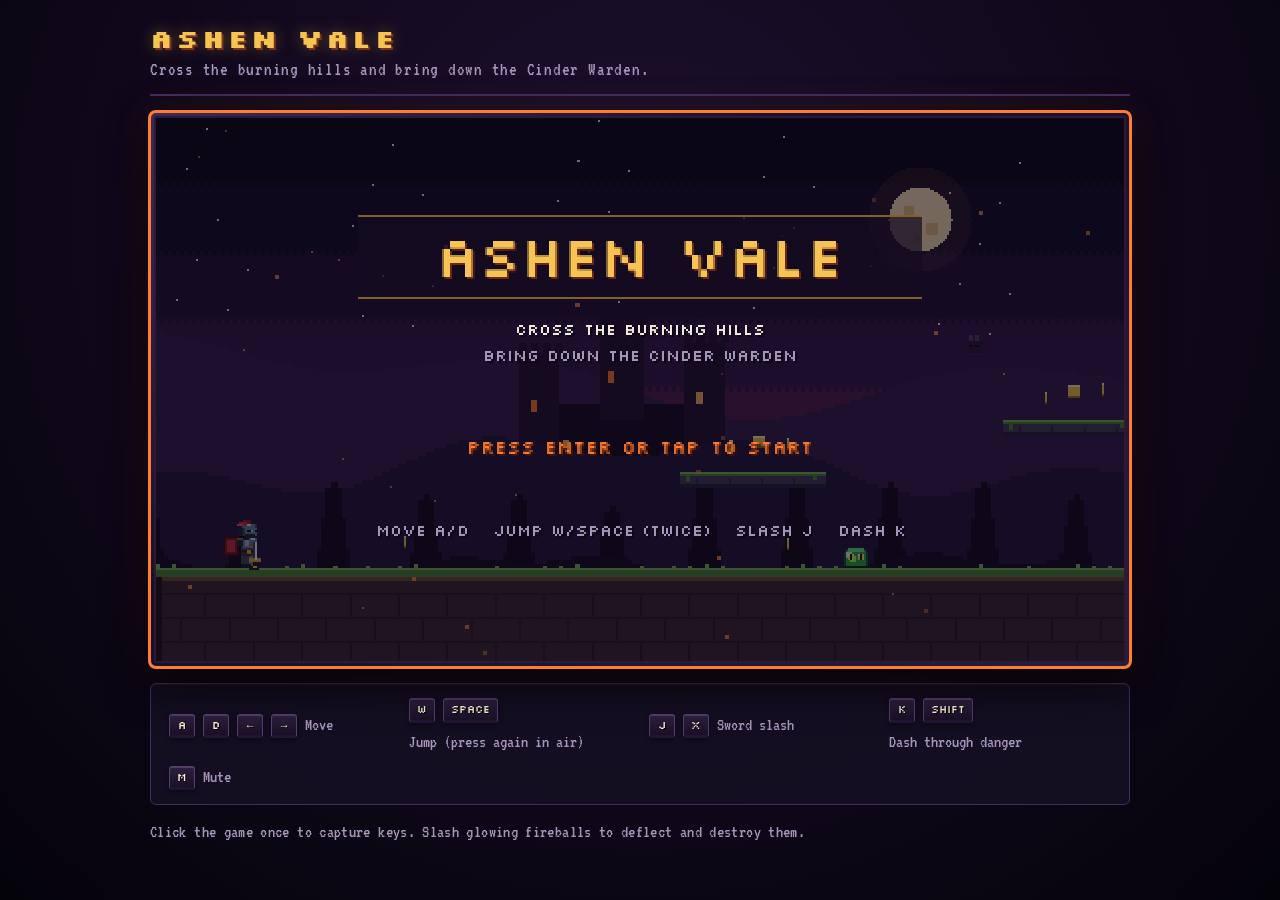
==== Ashen Vale.html @ 7685f95d "Ashen vale game added going to do updates soon" ====
<!doctype html>
<html lang="en">
<head>
<meta charset="utf-8">
<meta name="viewport" content="width=device-width, initial-scale=1, viewport-fit=cover">
<title>Ashen Vale</title>
<link rel="preconnect" href="https://fonts.googleapis.com">
<link rel="preconnect" href="https://fonts.gstatic.com" crossorigin>
<link href="https://fonts.googleapis.com/css2?family=Silkscreen:wght@400;700&family=VT323&display=swap" rel="stylesheet">
<style>
:root {
  --ink: #080510;
  --bg-deep: #05030a;
  --panel: #161026;
  --panel-border: #3b2a54;
  --line: #422d5e;
  --line-gold: #826027;
  --text: #f0e8dc;
  --muted: #a695ba;
  --ember: #ff7d33;
  --ember-glow: rgba(255, 125, 51, 0.45);
  --gold: #f5c452;
  --gold-glow: rgba(245, 196, 82, 0.35);
  --crimson: #c9343c;
  --font-display: 'Silkscreen', 'Courier New', monospace;
  --font-body: 'VT323', 'Courier New', monospace;
  color-scheme: dark;
}
* { box-sizing: border-box; }
body {
  margin: 0;
  padding: 0;
  background: radial-gradient(circle at 50% 25%, #1c102e 0%, #0d0717 65%, #05030a 100%);
  min-height: 100vh;
  color: var(--text);
  font-family: var(--font-body);
  font-size: 21px;
  line-height: 1.3;
  padding-block: 22px;
  padding-left: max(16px, env(safe-area-inset-left, 0px));
  padding-right: max(16px, env(safe-area-inset-right, 0px));
}
.wrap {
  max-width: 980px;
  margin: 0 auto;
  display: flex;
  flex-direction: column;
  gap: 16px;
}
header {
  display: flex;
  flex-wrap: wrap;
  align-items: baseline;
  justify-content: space-between;
  gap: 6px 20px;
  border-bottom: 2px solid var(--line);
  padding-bottom: 12px;
}
.title-group {
  display: flex;
  flex-direction: column;
  gap: 2px;
}
h1 {
  font-family: var(--font-display);
  font-weight: 700;
  font-size: 26px;
  letter-spacing: 0.12em;
  text-transform: uppercase;
  color: var(--gold);
  margin: 0;
  text-shadow: 0 0 16px var(--gold-glow), 2px 2px 0 #6e2714, 4px 4px 0 #18091f;
}
.sub {
  margin: 0;
  color: var(--muted);
  font-size: 19px;
  letter-spacing: 0.04em;
}
.stage {
  position: relative;
  border-radius: 4px;
  padding: 4px;
  background: linear-gradient(145deg, #3d2a52, #180f26 40%, #2b1c3d);
  box-shadow: 0 0 0 1px var(--line-gold), 0 16px 44px rgba(0, 0, 0, 0.85), 0 0 40px rgba(255, 110, 30, 0.12);
}
canvas#game {
  display: block;
  width: 100%;
  max-width: 100%;
  aspect-ratio: 16 / 9;
  height: auto;
  image-rendering: pixelated;
  image-rendering: crisp-edges;
  border: 2px solid #281a3d;
  background: #0d081a;
  touch-action: none;
  cursor: pointer;
  border-radius: 2px;
}
canvas#game:focus-visible {
  outline: 3px solid var(--ember);
  outline-offset: 3px;
}
.keys {
  display: grid;
  grid-template-columns: repeat(auto-fit, minmax(210px, 1fr));
  gap: 12px 18px;
  background: rgba(22, 16, 36, 0.75);
  border: 1px solid var(--line);
  border-radius: 6px;
  padding: 14px 18px;
  box-shadow: inset 0 1px 0 rgba(255, 255, 255, 0.05);
}
.keys div {
  display: flex;
  align-items: center;
  gap: 8px;
  flex-wrap: wrap;
}
.keys .what {
  color: var(--muted);
  font-size: 18px;
}
kbd {
  font-family: var(--font-display);
  font-size: 11px;
  color: #fff2d6;
  background: linear-gradient(180deg, #2e2040 0%, #191126 100%);
  border: 1px solid #583e73;
  border-bottom: 3px solid #211533;
  border-radius: 3px;
  padding: 3px 7px;
  min-width: 26px;
  text-align: center;
  box-shadow: 0 2px 4px rgba(0, 0, 0, 0.4), inset 0 1px 0 rgba(255, 255, 255, 0.15);
  text-shadow: 1px 1px 0 #000;
}
.touch {
  display: none;
  justify-content: space-between;
  align-items: flex-end;
  gap: 16px;
  user-select: none;
  -webkit-user-select: none;
  touch-action: none;
  margin-top: 6px;
}
.touch .pad {
  display: flex;
  gap: 12px;
}
.touch button {
  font-family: var(--font-display);
  font-size: 13px;
  font-weight: 700;
  color: var(--text);
  background: linear-gradient(180deg, #2d2042 0%, #170f26 100%);
  border: 2px solid #553c75;
  border-bottom: 4px solid #201333;
  border-radius: 8px;
  min-width: 66px;
  height: 64px;
  padding: 0 10px;
  touch-action: none;
  -webkit-tap-highlight-color: transparent;
  box-shadow: 0 4px 8px rgba(0, 0, 0, 0.5), inset 0 1px 0 rgba(255, 255, 255, 0.2);
  display: flex;
  align-items: center;
  justify-content: center;
  letter-spacing: 0.05em;
}
.touch button:active, .touch button.on {
  background: linear-gradient(180deg, #4f2c66 0%, #29143b 100%);
  border-color: var(--ember);
  border-bottom-width: 2px;
  transform: translateY(2px);
  box-shadow: 0 0 14px var(--ember-glow), inset 0 1px 0 rgba(255, 200, 100, 0.3);
  color: #fff;
}
@media (pointer: coarse), (hover: none) {
  .touch { display: flex; }
}
.hint {
  color: var(--muted);
  margin: 0;
  font-size: 18px;
  letter-spacing: 0.02em;
}
</style>
</head>
<body>

<main class="wrap">
  <header>
    <div class="title-group">
      <h1>Ashen Vale</h1>
      <p class="sub">Cross the burning hills and bring down the Cinder Warden.</p>
    </div>
  </header>

  <div class="stage">
    <canvas id="game" width="480" height="270" tabindex="0" aria-label="Ashen Vale, a pixel-art platformer. Click to focus, then press Enter."></canvas>
  </div>

  <div class="touch" id="touch" aria-label="Touch controls">
    <div class="pad">
      <button type="button" data-act="left" aria-label="Move left">&lt;</button>
      <button type="button" data-act="right" aria-label="Move right">&gt;</button>
    </div>
    <div class="pad">
      <button type="button" data-act="dash">DASH</button>
      <button type="button" data-act="attack">SLASH</button>
      <button type="button" data-act="jump">JUMP</button>
    </div>
  </div>

  <section class="keys" aria-label="Controls">
    <div><kbd>A</kbd><kbd>D</kbd><kbd>&larr;</kbd><kbd>&rarr;</kbd><span class="what">Move</span></div>
    <div><kbd>W</kbd><kbd>Space</kbd><span class="what">Jump (press again in air)</span></div>
    <div><kbd>J</kbd><kbd>X</kbd><span class="what">Sword slash</span></div>
    <div><kbd>K</kbd><kbd>Shift</kbd><span class="what">Dash through danger</span></div>
    <div><kbd>M</kbd><span class="what">Mute</span></div>
  </section>
  <p class="hint">Click the game once to capture keys. Slash glowing fireballs to deflect and destroy them.</p>
</main>

<script>
(function () {
  'use strict';

  var W = 480, H = 270;
  var cv = document.getElementById('game');
  var ctx = cv.getContext('2d');
  ctx.imageSmoothingEnabled = false;

  /* ---------- helpers ---------- */
  function clamp(v, a, b) { return v < a ? a : (v > b ? b : v); }
  function rnd(a, b) { return a + Math.random() * (b - a); }
  function overlap(a, b) { return a.x < b.x + b.w && a.x + a.w > b.x && a.y < b.y + b.h && a.y + a.h > b.y; }
  function hash(n) { var x = Math.sin(n * 127.1 + 311.7) * 43758.5453; return x - Math.floor(x); }

  /* ---------- audio ---------- */
  var ac = null, muted = false;
  function ensureAudio() {
    if (!ac) {
      try { ac = new (window.AudioContext || window.webkitAudioContext)(); } catch (e) { ac = null; }
    }
    if (ac && ac.state === 'suspended') { try { ac.resume(); } catch (e2) {} }
  }
  function tone(f, d, type, vol, slide, delay) {
    if (!ac || muted) return;
    try {
      var o = ac.createOscillator(), g = ac.createGain();
      var t0 = ac.currentTime + (delay || 0);
      o.type = type || 'square';
      o.frequency.setValueAtTime(f, t0);
      if (slide) o.frequency.exponentialRampToValueAtTime(Math.max(30, f + slide), t0 + d);
      g.gain.setValueAtTime(vol || 0.05, t0);
      g.gain.exponentialRampToValueAtTime(0.0001, t0 + d);
      o.connect(g); g.connect(ac.destination);
      o.start(t0); o.stop(t0 + d + 0.02);
    } catch (e) {}
  }
  function sfx(n) {
    switch (n) {
      case 'jump': tone(300, 0.12, 'square', 0.035, 300); break;
      case 'jump2': tone(430, 0.12, 'square', 0.035, 300); break;
      case 'slash': tone(240, 0.09, 'sawtooth', 0.035, -140); break;
      case 'hit': tone(150, 0.1, 'square', 0.05, -90); break;
      case 'coin': tone(880, 0.06, 'square', 0.03, 0); tone(1320, 0.1, 'square', 0.03, 0, 0.06); break;
      case 'hurt': tone(220, 0.28, 'sawtooth', 0.06, -170); break;
      case 'dash': tone(520, 0.12, 'triangle', 0.05, -320); break;
      case 'flag': tone(520, 0.1, 'square', 0.04, 0); tone(780, 0.16, 'square', 0.04, 0, 0.1); break;
      case 'boom': tone(110, 0.3, 'sawtooth', 0.07, -70); break;
      case 'heal': tone(660, 0.08, 'triangle', 0.05, 0); tone(990, 0.14, 'triangle', 0.05, 0, 0.08); break;
      case 'win': tone(523, 0.14, 'square', 0.04, 0); tone(659, 0.14, 'square', 0.04, 0, 0.14); tone(784, 0.14, 'square', 0.04, 0, 0.28); tone(1047, 0.3, 'square', 0.04, 0, 0.42); break;
      case 'lose': tone(300, 0.2, 'sawtooth', 0.05, -100); tone(200, 0.35, 'sawtooth', 0.05, -120, 0.2); break;
    }
  }

  /* ---------- input ---------- */
  var KEYMAP = {
    ArrowLeft: 'left', KeyA: 'left', ArrowRight: 'right', KeyD: 'right',
    ArrowUp: 'jump', KeyW: 'jump', Space: 'jump',
    KeyJ: 'attack', KeyX: 'attack', KeyZ: 'attack',
    KeyK: 'dash', KeyC: 'dash', ShiftLeft: 'dash', ShiftRight: 'dash',
    Enter: 'start', KeyM: 'mute'
  };
  var held = {}, edge = {};
  function press(a) { if (!held[a]) edge[a] = true; held[a] = true; ensureAudio(); }
  function release(a) { held[a] = false; }
  window.addEventListener('keydown', function (e) {
    var a = KEYMAP[e.code];
    if (!a) return;
    e.preventDefault();
    if (e.repeat) return;
    press(a);
  });
  window.addEventListener('keyup', function (e) {
    var a = KEYMAP[e.code];
    if (a) release(a);
  });
  window.addEventListener('blur', function () { held = {}; });
  cv.addEventListener('pointerdown', function () { cv.focus(); press('start'); });
  cv.addEventListener('pointerup', function () { release('start'); });

  var touchBtns = document.querySelectorAll('#touch button');
  Array.prototype.forEach.call(touchBtns, function (b) {
    var a = b.getAttribute('data-act');
    b.addEventListener('pointerdown', function (e) {
      e.preventDefault();
      try { b.setPointerCapture(e.pointerId); } catch (x) {}
      b.classList.add('on'); press(a);
    });
    var up = function () { b.classList.remove('on'); release(a); };
    b.addEventListener('pointerup', up);
    b.addEventListener('pointercancel', up);
    b.addEventListener('lostpointercapture', up);
  });

  /* ---------- level ---------- */
  var LEVEL_W = 3500, GROUND_Y = 224, ARENA_MIN = 3040, ARENA_TRIGGER = 3080;
  var GRAV = 900, RUN = 118, JUMP = -318, JUMP2 = -285, MAXFALL = 440;

  var grounds = [
    { x: 0, y: GROUND_Y, w: 720, h: 46 },
    { x: 784, y: GROUND_Y, w: 536, h: 46 },
    { x: 1384, y: GROUND_Y, w: 516, h: 46 },
    { x: 1964, y: GROUND_Y, w: 596, h: 46 },
    { x: 2624, y: GROUND_Y, w: 876, h: 46 }
  ];
  var floats = [
    [260, 176, 72], [420, 150, 64], [560, 180, 56],
    [860, 170, 64], [980, 140, 64], [1100, 172, 80], [1220, 150, 56],
    [1450, 176, 64], [1560, 146, 72], [1700, 176, 48], [1800, 150, 64],
    [2040, 170, 64], [2160, 140, 64], [2280, 170, 64], [2420, 142, 80],
    [2700, 176, 72], [2820, 146, 64], [2940, 176, 64]
  ].map(function (a) { return { x: a[0], y: a[1], w: a[2], h: 8 }; });
  var platforms = grounds.concat(floats);

  function gTop(x) {
    for (var i = 0; i < grounds.length; i++) {
      var g = grounds[i];
      if (x >= g.x && x < g.x + g.w) return g.y;
    }
    return null;
  }

  /* ---------- state ---------- */
  var state = 'title';
  var t = 0, cam = { x: 0, shake: 0 };
  var player, enemies, coins, hearts, flags, projs, parts, ghosts = [];
  var boss = null, bossDefeated = null;
  var score = 0, best = 0, hitstop = 0, winTimer = 0, runTime = 0, deadT = 0;
  var checkpointX = 40, bossActive = false, minX = 0;
  var toast = { txt: '', t: 0 };
  try { best = parseInt(localStorage.getItem('ashen-vale-best') || '0', 10) || 0; } catch (e) { best = 0; }

  var embers = [];
  for (var ei = 0; ei < 32; ei++) embers.push({ x: Math.random() * W, y: Math.random() * H, sp: rnd(10, 28), ph: rnd(0, 6), s: Math.random() < 0.35 ? 2 : 1 });

  function makePlayer(x) {
    return {
      x: x, y: GROUND_Y - 22, w: 12, h: 22, vx: 0, vy: 0, face: 1, hp: 5, maxhp: 5, onGround: false,
      coyote: 0, jumpBuf: 0, jumps: 0, atk: 0, atkCd: 0, swing: 0, dash: 0, dashCd: 0, inv: 0, blink: 0,
      hurt: 0, anim: 0, dead: false, wasOnGround: false, ghostTimer: 0
    };
  }
  function mkSlime(x) {
    return {
      type: 'slime', x: x, y: GROUND_Y - 10, w: 14, h: 10, hp: 2, maxhp: 2, vx: 0, vy: 0, dir: -1,
      hopT: rnd(0.4, 1.2), onGround: true, flash: 0, kb: 0, score: 30, face: -1, home: x, hitSwing: -1, anim: rnd(0, 4)
    };
  }
  function mkSkel(x) {
    return {
      type: 'skel', x: x, y: GROUND_Y - 22, w: 12, h: 22, hp: 3, maxhp: 3, vx: 0, vy: 0, dir: -1,
      state: 'patrol', st: 0, flash: 0, kb: 0, score: 60, face: -1, home: x, onGround: true, hitSwing: -1, anim: rnd(0, 4)
    };
  }
  function mkBat(x, y) {
    return {
      type: 'bat', x: x, y: y, w: 12, h: 8, hp: 1, maxhp: 1, vx: 0, vy: 0, state: 'sleep', st: 0,
      flash: 0, kb: 0, score: 40, face: -1, baseY: y, ph: rnd(0, 6), hitSwing: -1, anim: rnd(0, 4)
    };
  }
  function mkBoss() {
    return {
      type: 'boss', x: 3380, y: GROUND_Y - 40, w: 28, h: 40, hp: 24, maxhp: 24, vx: 0, vy: 0,
      state: 'idle', st: 1.4, flash: 0, kb: 0, score: 1000, face: -1, onGround: true, airT: 0,
      hitSwing: -1, fired: false, anim: 0, displayHp: 24
    };
  }

  function buildWorld() {
    enemies = []; coins = []; hearts = []; flags = []; projs = []; parts = []; ghosts = [];
    bossDefeated = null;
    [340, 600, 880, 1160, 1500, 1780, 2100, 2440].forEach(function (x) { enemies.push(mkSlime(x)); });
    [520, 1050, 1600, 2250, 2700, 2900].forEach(function (x) { enemies.push(mkSkel(x)); });
    [[400, 110], [900, 90], [1250, 100], [1650, 90], [2000, 110], [2350, 90], [2780, 100]].forEach(function (a) { enemies.push(mkBat(a[0], a[1])); });
    boss = mkBoss();
    enemies.push(boss);
    floats.forEach(function (f) {
      for (var i = 0; i < 3; i++) coins.push({ x: f.x + f.w / 2 - 14 + i * 14, y: f.y - 16, got: false });
    });
    for (var gx = 120; gx < 2600; gx += 190) { if (gTop(gx) !== null) coins.push({ x: gx, y: GROUND_Y - 14, got: false }); }
    hearts.push({ x: 1010, y: 120, got: false }, { x: 2190, y: 120, got: false }, { x: 2850, y: 126, got: false });
    [1420, 2000, 2660].forEach(function (x) { flags.push({ x: x, on: false }); });
  }

  function reset() {
    buildWorld();
    player = makePlayer(40);
    score = 0; runTime = 0; checkpointX = 40; bossActive = false; minX = 0; hitstop = 0; winTimer = 0;
    cam.x = 0; cam.shake = 0;
  }
  function respawn() {
    player = makePlayer(checkpointX);
    player.inv = 1.5; player.blink = 1.5;
    if (boss && boss.hp > 0) {
      var i = enemies.indexOf(boss);
      if (i >= 0) enemies.splice(i, 1);
      boss = mkBoss();
      enemies.push(boss);
    }
    bossDefeated = null;
    projs = [];
    bossActive = false; minX = 0;
    cam.x = clamp(player.x - W / 2, 0, LEVEL_W - W);
    state = 'play';
  }
  function startGame() { reset(); state = 'play'; say('Ashen Vale', 1.4); }
  function say(txt, d) { toast.txt = txt; toast.t = d || 1.6; }

  /* ---------- particle effects ---------- */
  function burst(x, y, color, n, sp, grav, sz) {
    for (var i = 0; i < n; i++) {
      var a = Math.random() * Math.PI * 2, s = rnd(sp * 0.3, sp);
      parts.push({
        x: x, y: y,
        vx: Math.cos(a) * s,
        vy: Math.sin(a) * s - sp * 0.3,
        life: rnd(0.25, 0.65), max: 0.65,
        c: color,
        s: sz || (Math.random() < 0.4 ? 2 : 1),
        g: grav === undefined ? 300 : grav
      });
    }
  }

  function addSparks(x, y, dirx, n) {
    var count = n || 8;
    for (var i = 0; i < count; i++) {
      var a = (dirx >= 0 ? 0 : Math.PI) + rnd(-0.8, 0.8);
      var sp = rnd(80, 190);
      parts.push({
        x: x, y: y + rnd(-4, 4),
        vx: Math.cos(a) * sp,
        vy: Math.sin(a) * sp - 50,
        life: rnd(0.12, 0.3), max: 0.3,
        c: Math.random() < 0.4 ? '#ffffff' : (Math.random() < 0.7 ? '#ffe87d' : '#ff9436'),
        s: Math.random() < 0.3 ? 2 : 1,
        g: 220
      });
    }
  }

  function addDust(x, y, dir, count) {
    var n = count || 4;
    for (var i = 0; i < n; i++) {
      parts.push({
        x: x + rnd(-3, 3), y: y,
        vx: dir * rnd(10, 45) + rnd(-10, 10),
        vy: rnd(-25, -5),
        life: rnd(0.2, 0.4), max: 0.4,
        c: Math.random() < 0.5 ? '#7a6b82' : '#9c8fa3',
        s: Math.random() < 0.4 ? 2 : 1,
        g: 40
      });
    }
  }

  /* ---------- damage ---------- */
  function damagePlayer(d, fromX) {
    var p = player;
    if (p.inv > 0 || p.dash > 0 || p.dead) return false;
    p.hp -= d; p.inv = 1.2; p.blink = 1.2; p.hurt = 0.22;
    p.vx = (p.x + p.w / 2 < fromX ? -1 : 1) * 140; p.vy = -170; p.atk = 0;
    hitstop = 0.06; cam.shake = 6;
    burst(p.x + 6, p.y + 10, '#e5484d', 10, 130);
    addSparks(p.x + 6, p.y + 10, p.vx > 0 ? 1 : -1, 6);
    if (p.hp <= 0) {
      p.hp = 0; p.dead = true; deadT = 1.0;
      burst(p.x + 6, p.y + 10, '#c9d1e0', 26, 190);
      burst(p.x + 6, p.y + 10, '#e5484d', 18, 160);
      sfx('lose');
    } else sfx('hurt');
    return true;
  }

  function damageEnemy(e, d, dirx) {
    e.hp -= d; e.flash = 0.14;
    e.kb = e.type === 'boss' ? 0.06 : 0.2;
    e.vx = dirx * (e.type === 'boss' ? 22 : 125);
    if (e.type === 'bat') e.vy = -35;
    hitstop = 0.05; cam.shake = Math.max(cam.shake, 2.5);
    addSparks(e.x + e.w / 2, e.y + e.h / 2, dirx, e.type === 'boss' ? 12 : 7);
    sfx('hit');

    if (e.hp <= 0) {
      e.dead = true; score += e.score;
      if (e.type === 'slime') {
        burst(e.x + e.w / 2, e.y + e.h / 2, '#5cd677', 16, 150);
        burst(e.x + e.w / 2, e.y + e.h / 2, '#bbf7c5', 8, 120);
      } else if (e.type === 'bat') {
        burst(e.x + e.w / 2, e.y + e.h / 2, '#8b5fbf', 14, 140);
        burst(e.x + e.w / 2, e.y + e.h / 2, '#ff3b30', 8, 110);
      } else if (e.type === 'skel') {
        burst(e.x + e.w / 2, e.y + e.h / 2, '#dfd5bd', 18, 160);
        burst(e.x + e.w / 2, e.y + e.h / 2, '#8a4b2d', 8, 120);
      } else if (e.type === 'boss') {
        bossDefeated = { x: e.x, y: e.y, face: e.face, timer: 2.4 };
        winTimer = 2.4; cam.shake = 14; sfx('boom'); projs = [];
        burst(e.x + e.w / 2, e.y + e.h / 2, '#ff8a3d', 60, 260);
        burst(e.x + e.w / 2, e.y + e.h / 2, '#fff0a8', 30, 200);
      }

      if (e.type !== 'boss') {
        if (Math.random() < 0.2) hearts.push({ x: e.x + e.w / 2 - 3, y: e.y - 4, got: false });
        else coins.push({ x: e.x + e.w / 2 - 3, y: e.y - 6, got: false });
      }
    }
  }

  /* ---------- physics ---------- */
  function groundPhysics(e, dt) {
    e.vy = Math.min(e.vy + GRAV * dt, MAXFALL);
    var prev = e.y + e.h;
    e.y += e.vy * dt;
    e.onGround = false;
    if (e.vy >= 0) {
      var cx = e.x + e.w / 2, top = gTop(cx);
      if (top !== null && prev <= top + 2 && e.y + e.h >= top) {
        e.y = top - e.h; e.vy = 0; e.onGround = true;
      }
    }
    if (e.y > H + 60) { e.dead = true; e.hp = 0; }
  }
  function edgeAhead(e, dir) {
    var px = e.x + e.w / 2 + dir * (e.w / 2 + 4), top = gTop(px);
    return top !== null && Math.abs(top - (e.y + e.h)) < 6;
  }

  /* ---------- player update ---------- */
  function updatePlayer(dt) {
    var p = player;
    if (p.dead) { p.vy += GRAV * dt; p.y += p.vy * dt; return; }
    p.anim += dt;
    var dir = (held.right ? 1 : 0) - (held.left ? 1 : 0);
    p.atkCd -= dt; p.dashCd -= dt; p.inv -= dt; p.blink -= dt; p.coyote -= dt; p.jumpBuf -= dt; p.hurt -= dt;
    p.ghostTimer -= dt;

    if (edge.jump) p.jumpBuf = 0.12;
    if (p.hurt <= 0) {
      if (edge.attack && p.atkCd <= 0 && p.dash <= 0) {
        p.atk = 0.24; p.atkCd = 0.32; p.swing++; sfx('slash');
        if (dir !== 0) p.face = dir;
      }
      if (edge.dash && p.dashCd <= 0 && p.dash <= 0) {
        p.dash = 0.16; p.dashCd = 0.65; p.atk = 0; p.inv = Math.max(p.inv, 0.2);
        if (dir !== 0) p.face = dir;
        sfx('dash');
        addDust(p.x + (p.face > 0 ? 0 : p.w), p.y + p.h, -p.face, 6);
      }
    }
    if (p.atk > 0) p.atk -= dt;

    if (p.dash > 0) {
      p.dash -= dt; p.vx = p.face * 310; p.vy = 0;
      if (p.ghostTimer <= 0) {
        p.ghostTimer = 0.035;
        ghosts.push({ x: p.x, y: p.y, face: p.face, life: 0.22, max: 0.22, anim: p.anim });
      }
      if (Math.random() < 0.7) {
        parts.push({
          x: p.x + 6 - p.face * 8, y: p.y + rnd(4, 20),
          vx: -p.face * rnd(15, 30), vy: rnd(-10, 10),
          life: 0.18, max: 0.18, c: '#8fd3ff', s: 2, g: 0
        });
      }
    } else {
      if (p.hurt > 0) {
        p.vx *= 0.96;
      } else {
        var target = dir * RUN * (p.atk > 0 ? 0.65 : 1);
        var acc = p.onGround ? 1500 : 950;
        p.vx += clamp(target - p.vx, -acc * dt, acc * dt);
        if (dir !== 0 && p.atk <= 0) p.face = dir;
      }
      p.vy = Math.min(p.vy + GRAV * dt, MAXFALL);
      if (!held.jump && p.vy < -130) p.vy += 1700 * dt;
    }

    if (!p.onGround && p.coyote <= 0 && p.jumps === 0) p.jumps = 1;
    if (p.jumpBuf > 0 && p.hurt <= 0) {
      if (p.coyote > 0) {
        p.vy = JUMP; p.jumps = 1; p.coyote = 0; p.jumpBuf = 0; sfx('jump');
        addDust(p.x + 6, p.y + 22, -p.face, 5);
      } else if (p.jumps < 2) {
        p.vy = JUMP2; p.jumps = 2; p.jumpBuf = 0; sfx('jump2');
        burst(p.x + 6, p.y + 20, '#f5c452', 8, 80, 0);
        burst(p.x + 6, p.y + 20, '#ffffff', 4, 110, 0);
      }
    }

    p.x += p.vx * dt;
    p.x = clamp(p.x, minX, LEVEL_W - p.w);
    var prevBottom = p.y + p.h;
    p.y += p.vy * dt;
    var wasGround = p.onGround;
    p.onGround = false;

    if (p.vy >= 0) {
      var bot = p.y + p.h;
      for (var i = 0; i < platforms.length; i++) {
        var pl = platforms[i];
        if (p.x + p.w > pl.x + 1 && p.x < pl.x + pl.w - 1 && prevBottom <= pl.y + 1 && bot >= pl.y) {
          p.y = pl.y - p.h; p.vy = 0; p.onGround = true; break;
        }
      }
    }
    if (p.onGround) {
      p.jumps = 0; p.coyote = 0.1;
      if (!wasGround && prevBottom <= p.y + p.h + 2) {
        addDust(p.x + 2, p.y + p.h, -1, 3);
        addDust(p.x + p.w - 2, p.y + p.h, 1, 3);
      }
    }

    if (p.y > H + 40) {
      p.hp -= 1;
      sfx('hurt'); cam.shake = 6;
      if (p.hp <= 0) { p.hp = 0; p.dead = true; deadT = 0.6; sfx('lose'); }
      else { p.x = checkpointX; p.y = GROUND_Y - p.h; p.vx = 0; p.vy = 0; p.inv = 1.5; p.blink = 1.5; }
    }

    // sword attack hitbox
    if (p.atk > 0.04 && p.atk < 0.19) {
      var hb = { x: p.face > 0 ? p.x + p.w : p.x - 28, y: p.y + 1, w: 28, h: 20 };
      for (var j = 0; j < enemies.length; j++) {
        var e = enemies[j];
        if (!e.dead && e.hitSwing !== p.swing && overlap(hb, e)) {
          e.hitSwing = p.swing;
          damageEnemy(e, 1, p.face);
        }
      }
      for (var k = 0; k < projs.length; k++) {
        var pr = projs[k];
        if (pr.type === 'fire' && overlap(hb, pr)) {
          pr.life = 0;
          burst(pr.x + 4, pr.y + 4, '#ffb060', 10, 130);
          addSparks(pr.x + 4, pr.y + 4, p.face, 6);
          sfx('hit'); score += 5;
        }
      }
    }
  }

  /* ---------- enemy update ---------- */
  function updateEnemy(e, dt) {
    var p = player;
    var pcx = p.x + p.w / 2, ecx = e.x + e.w / 2;
    if (e.flash > 0) e.flash -= dt;
    e.anim = (e.anim || 0) + dt;

    if (e.type === 'slime') {
      if (e.kb > 0) { e.kb -= dt; e.x += e.vx * dt; e.vx *= 0.9; }
      else if (e.onGround) {
        e.vx = 0; e.hopT -= dt;
        if (e.hopT <= 0) {
          var dx = pcx - ecx;
          if (Math.abs(dx) < 150) e.dir = dx > 0 ? 1 : -1;
          if (Math.abs(e.x - e.home) > 80) e.dir = e.home > e.x ? 1 : -1;
          e.vy = -170; e.vx = e.dir * 50; e.hopT = rnd(0.7, 1.3); e.onGround = false;
          addDust(e.x + e.w / 2, e.y + e.h, -e.dir, 3);
        }
      } else { e.x += e.vx * dt; }
      e.face = e.dir;
      groundPhysics(e, dt);
    } else if (e.type === 'skel') {
      if (e.kb > 0) { e.kb -= dt; e.x += e.vx * dt; e.vx *= 0.9; }
      else {
        var sdx = pcx - ecx, sdy = (p.y + p.h) - (e.y + e.h), ad = Math.abs(sdx);
        e.st -= dt;
        if (e.state === 'patrol') {
          e.x += e.dir * 26 * dt; e.face = e.dir;
          if (Math.abs(e.x - e.home) > 70 || !edgeAhead(e, e.dir)) e.dir *= -1;
          if (ad < 130 && Math.abs(sdy) < 40) e.state = 'chase';
        } else if (e.state === 'chase') {
          e.face = sdx > 0 ? 1 : -1;
          if (ad > 180 || Math.abs(sdy) > 60) { e.state = 'patrol'; e.dir = e.face; }
          else if (ad < 30) { e.state = 'wind'; e.st = 0.4; }
          else if (edgeAhead(e, e.face)) e.x += e.face * 56 * dt;
        } else if (e.state === 'wind') {
          if (Math.random() < 0.25) parts.push({ x: e.x + (e.face > 0 ? e.w + 6 : -6), y: e.y - 4, vx: rnd(-10, 10), vy: rnd(-15, -5), life: 0.15, max: 0.15, c: '#ff3d2b', s: 1, g: 50 });
          if (e.st <= 0) { e.state = 'strike'; e.st = 0.16; sfx('slash'); }
        } else if (e.state === 'strike') {
          if (edgeAhead(e, e.face)) e.x += e.face * 70 * dt;
          if (e.st <= 0) { e.state = 'recover'; e.st = 0.55; }
        } else if (e.state === 'recover') {
          if (e.st <= 0) e.state = 'chase';
        }
        if (e.state === 'strike') {
          var sb = { x: e.face > 0 ? e.x + e.w : e.x - 24, y: e.y + 6, w: 24, h: 12 };
          if (overlap(sb, p)) damagePlayer(1, ecx);
        }
      }
      groundPhysics(e, dt);
    } else if (e.type === 'bat') {
      e.ph += dt * 6;
      var bd = Math.hypot(pcx - ecx, (p.y + 10) - (e.y + 4));
      if (e.kb > 0) { e.kb -= dt; e.x += e.vx * dt; e.y += e.vy * dt; e.vx *= 0.9; }
      else if (e.state === 'sleep') {
        e.y = e.baseY + Math.sin(e.ph * 0.5) * 1.5;
        if (bd < 170 && !p.dead) e.state = 'hunt';
      } else if (e.state === 'hunt') {
        var tx = pcx - ecx, ty = (p.y + 8) - (e.y + e.h / 2) + Math.sin(e.ph) * 14;
        var d = Math.hypot(tx, ty) || 1;
        e.vx = tx / d * 62; e.vy = ty / d * 62;
        e.x += e.vx * dt; e.y += e.vy * dt;
        e.face = tx >= 0 ? 1 : -1;
      } else if (e.state === 'recover') {
        e.x += e.vx * dt; e.y += e.vy * dt; e.st -= dt;
        if (e.st <= 0) e.state = 'hunt';
      }
    } else if (e.type === 'boss') {
      updateBoss(e, dt, pcx, ecx);
    }

    // body contact damage
    if (!e.dead && !p.dead && (e.type !== 'boss' || bossActive) && overlap({ x: e.x + 2, y: e.y + 2, w: e.w - 4, h: e.h - 3 }, p)) {
      if (damagePlayer(1, ecx) && e.type === 'bat') {
        e.state = 'recover'; e.st = 0.7; e.vx = (ecx < pcx ? -1 : 1) * 80; e.vy = -50;
      }
    }
  }

  function updateBoss(e, dt, pcx, ecx) {
    if (!bossActive) return;
    var dx = pcx - ecx;
    if (e.displayHp === undefined) e.displayHp = e.hp;
    if (e.displayHp > e.hp) e.displayHp = Math.max(e.hp, e.displayHp - dt * 10);

    if (e.kb > 0) {
      e.kb -= dt; e.x += e.vx * dt; e.vx *= 0.8; groundPhysics(e, dt);
      e.x = clamp(e.x, ARENA_MIN + 4, LEVEL_W - e.w - 4); return;
    }
    var enraged = e.hp <= e.maxhp / 2;
    e.st -= dt;
    if (e.state !== 'leap' && e.state !== 'swing') e.face = dx >= 0 ? 1 : -1;

    // phase 2 ember emission
    if (Math.random() < (enraged ? 0.75 : 0.35)) {
      parts.push({
        x: ecx + rnd(-12, 12), y: e.y + rnd(0, 16),
        vx: rnd(-20, 20), vy: rnd(-50, -18),
        life: rnd(0.3, 0.7), max: 0.7,
        c: Math.random() < 0.5 ? '#ff4d17' : '#ffb03b',
        s: Math.random() < 0.3 ? 2 : 1, g: -35
      });
    }

    if (e.state === 'idle') {
      if (e.st <= 0) { e.state = 'walk'; e.st = 1.2; }
    } else if (e.state === 'walk') {
      e.x += e.face * (enraged ? 56 : 42) * dt;
      if (e.st <= 0) {
        var r = Math.random();
        if (Math.abs(dx) > 160 || r < 0.35) {
          e.state = 'leap'; e.vy = -340; e.vx = clamp(dx * 0.9, -150, 150); e.onGround = false; e.airT = 0;
          addDust(e.x + 14, GROUND_Y, -e.face, 6);
        } else if (enraged && r < 0.7) {
          e.state = 'volley'; e.st = 0.6; e.fired = false;
        } else {
          e.state = 'swing'; e.st = 0.5; e.fired = false; e.face = dx >= 0 ? 1 : -1;
        }
      }
    } else if (e.state === 'leap') {
      e.airT += dt; e.x += e.vx * dt;
      if (e.onGround && e.airT > 0.15) {
        e.state = 'walk'; e.st = enraged ? 1.0 : 1.5; e.vx = 0; cam.shake = 8; sfx('boom');
        projs.push({ type: 'wave', x: e.x + e.w / 2 - 6, y: GROUND_Y - 11, w: 12, h: 11, vx: -130, vy: 0, life: 2.4 });
        projs.push({ type: 'wave', x: e.x + e.w / 2 - 6, y: GROUND_Y - 11, w: 12, h: 11, vx: 130, vy: 0, life: 2.4 });
        burst(e.x + 14, GROUND_Y, '#d8c9b0', 16, 120, 80);
        burst(e.x + 14, GROUND_Y, '#ff7d33', 14, 150, 90);
      }
    } else if (e.state === 'volley') {
      if (e.st <= 0 && !e.fired) {
        e.fired = true;
        var ang = Math.atan2((player.y + 8) - (e.y + 10), dx);
        for (var i = -1; i <= 1; i++) {
          var a = ang + i * 0.28;
          projs.push({ type: 'fire', x: ecx - 4 + e.face * 10, y: e.y + 8, w: 8, h: 8, vx: Math.cos(a) * 105, vy: Math.sin(a) * 105, life: 3 });
        }
        sfx('boom');
        e.state = 'walk'; e.st = 1.3;
      }
    } else if (e.state === 'swing') {
      if (e.st <= 0.2 && e.st > 0.02) {
        var hb = { x: e.face > 0 ? e.x + e.w : e.x - 36, y: e.y + 12, w: 36, h: 22 };
        if (overlap(hb, player)) damagePlayer(1, ecx);
      }
      if (e.st <= 0) { e.state = 'walk'; e.st = 1.1; }
    }
    groundPhysics(e, dt);
    e.x = clamp(e.x, ARENA_MIN + 4, LEVEL_W - e.w - 4);
  }

  /* ---------- main update ---------- */
  function update(dt) {
    t += dt;
    if (edge.mute) { muted = !muted; say(muted ? 'Sound off' : 'Sound on', 1); }
    for (var i = 0; i < embers.length; i++) {
      var em = embers[i];
      em.y -= em.sp * dt; em.x += Math.sin(t * 1.3 + em.ph) * 8 * dt;
      if (em.y < -4) { em.y = H + 4; em.x = Math.random() * W; }
    }
    if (toast.t > 0) toast.t -= dt;

    if (state === 'title') {
      if (edge.start || edge.jump || edge.attack) startGame();
      return;
    }
    if (state === 'dead') {
      stepParticles(dt);
      if (edge.start) respawn();
      return;
    }
    if (state === 'win') {
      stepParticles(dt);
      if (edge.start) { reset(); state = 'play'; }
      return;
    }

    if (hitstop > 0) { hitstop -= dt; return false; }
    runTime += dt;
    updatePlayer(dt);
    var p = player;

    for (var j = 0; j < enemies.length; j++) {
      var e = enemies[j];
      if (e.dead) continue;
      if (Math.abs((e.x + e.w / 2) - (p.x + p.w / 2)) > 420 && e.type !== 'boss') continue;
      updateEnemy(e, dt);
    }
    enemies = enemies.filter(function (e) { return !e.dead; });

    if (!bossActive && boss && boss.hp > 0 && !p.dead && p.x > ARENA_TRIGGER) {
      bossActive = true; minX = ARENA_MIN - 10; boss.st = 1.2;
      say('The Cinder Warden', 2.2); sfx('boom'); cam.shake = 5;
    }

    for (var k = 0; k < projs.length; k++) {
      var pr = projs[k];
      pr.x += pr.vx * dt; pr.y += pr.vy * dt; pr.life -= dt;
      if (pr.type === 'fire' && Math.random() < 0.6) {
        parts.push({ x: pr.x + 4, y: pr.y + 4, vx: rnd(-10, 10), vy: rnd(-10, 10), life: 0.25, max: 0.25, c: '#ff8a3d', s: 1, g: 0 });
      }
      if (!p.dead && overlap(pr, p)) {
        if (damagePlayer(1, pr.x + pr.w / 2)) pr.life = 0;
      }
      if (pr.type === 'fire' && pr.y > GROUND_Y - 2) {
        pr.life = 0; burst(pr.x, pr.y, '#ff8a3d', 6, 60);
      }
    }
    projs = projs.filter(function (q) { return q.life > 0; });

    if (!p.dead) {
      for (var c = 0; c < coins.length; c++) {
        var co = coins[c];
        if (!co.got && overlap({ x: co.x - 2, y: co.y - 2, w: 10, h: 10 }, p)) {
          co.got = true; score += 10; sfx('coin');
          burst(co.x + 3, co.y + 3, '#f5c452', 5, 70, 0);
        }
      }
      for (var h = 0; h < hearts.length; h++) {
        var he = hearts[h];
        if (!he.got && overlap({ x: he.x - 2, y: he.y - 2, w: 12, h: 12 }, p)) {
          he.got = true; sfx('heal');
          if (p.hp < p.maxhp) { p.hp++; say('+1 heart', 1); } else { score += 25; }
          burst(he.x + 4, he.y + 4, '#ff4d66', 10, 90, 0);
          burst(he.x + 4, he.y + 4, '#ffffff', 4, 110, 0);
        }
      }
      for (var f = 0; f < flags.length; f++) {
        var fl = flags[f];
        if (!fl.on && Math.abs(p.x + 6 - fl.x) < 18 && p.y + p.h >= GROUND_Y - 40) {
          fl.on = true; checkpointX = fl.x; sfx('flag'); say('Checkpoint', 1.4);
          burst(fl.x + 6, GROUND_Y - 36, '#f5c452', 14, 90, 0);
          burst(fl.x + 6, GROUND_Y - 36, '#ff7d33', 8, 70, 0);
        }
      }
    }

    stepParticles(dt);

    // camera
    var tx = p.x + p.w / 2 - W / 2 + p.face * 24;
    var maxCam = LEVEL_W - W;
    var camTarget = bossActive ? maxCam : clamp(tx, 0, maxCam);
    cam.x += (camTarget - cam.x) * Math.min(1, dt * 6);
    if (cam.shake > 0) cam.shake = Math.max(0, cam.shake - 28 * dt);

    if (p.dead) {
      deadT -= dt;
      if (deadT <= 0) { state = 'dead'; }
    }
    if (winTimer > 0) {
      winTimer -= dt;
      if (bossDefeated) {
        bossDefeated.timer -= dt;
        if (Math.random() < 0.4) {
          burst(bossDefeated.x + 14 + rnd(-10, 10), bossDefeated.y + 20 + rnd(-10, 10), '#f5c452', 2, 80, -20);
        }
      }
      if (winTimer <= 0) {
        state = 'win'; sfx('win');
        if (score > best) { best = score; try { localStorage.setItem('ashen-vale-best', String(best)); } catch (e2) {} }
      }
    }
  }

  function stepParticles(dt) {
    for (var i = 0; i < parts.length; i++) {
      var q = parts[i];
      q.life -= dt; q.x += q.vx * dt; q.y += q.vy * dt; q.vy += q.g * dt;
    }
    parts = parts.filter(function (q) { return q.life > 0; });

    for (var g = 0; g < ghosts.length; g++) ghosts[g].life -= dt;
    ghosts = ghosts.filter(function (g) { return g.life > 0; });

    if (cam.shake > 0 && state !== 'play') cam.shake = Math.max(0, cam.shake - 28 * dt);
  }

  /* ---------- drawing helpers ---------- */
  function R(x, y, w, h, c) { ctx.fillStyle = c; ctx.fillRect(x, y, w, h); }
  function txt(s, x, y, color, size, align, shadow) {
    ctx.font = (size || 8) + 'px Silkscreen, "Courier New", monospace';
    ctx.textBaseline = 'top';
    ctx.textAlign = align || 'left';
    ctx.fillStyle = shadow || '#0c0714';
    ctx.fillText(s, x + 1, y + 1);
    ctx.fillStyle = color;
    ctx.fillText(s, x, y);
  }

  var SKY = ['#100a1f', '#170e2d', '#23133d', '#35194c', '#532152', '#7e2c54', '#b3474a', '#e0753b'];
  function drawSky(bgx) {
    var bh = 34;
    for (var i = 0; i < SKY.length; i++) {
      R(-8, i * bh, W + 16, bh + 1, SKY[i]);
      if (i < SKY.length - 1) {
        for (var x = -8; x < W + 8; x += 4) R(x + ((i % 2) * 2), (i + 1) * bh - 2, 2, 2, SKY[i + 1]);
      }
    }
    for (var s = 0; s < 46; s++) {
      var sx = ((s * 97 - bgx * 0.02) % W + W) % W, sy = (s * 53) % 110;
      if ((s + Math.floor(t * 2)) % 7 !== 0) R(Math.round(sx), sy, 1, 1, '#f0e6ff');
    }
    // blood moon
    var mx = 380 - Math.round(bgx * 0.03), my = 50;
    ctx.fillStyle = 'rgba(255, 170, 110, 0.08)';
    for (var gy = -26; gy <= 26; gy++) { var gw = Math.floor(Math.sqrt(26 * 26 - gy * gy)); ctx.fillRect(mx - gw, my + gy, gw * 2, 1); }
    for (var dy = -16; dy <= 16; dy++) { var hw = Math.floor(Math.sqrt(16 * 16 - dy * dy)); R(mx - hw, my + dy, hw * 2, 1, '#fce0ba'); }
    R(mx - 8, my - 6, 5, 5, '#e5be8a'); R(mx + 3, my + 2, 6, 6, '#e5be8a'); R(mx - 3, my + 8, 3, 3, '#e5be8a');
  }

  function ridge(bgx, par, base, amp, color, seed, freq) {
    ctx.fillStyle = color;
    for (var sx = -8; sx < W + 8; sx += 2) {
      var wx = sx + bgx * par;
      var y = base - amp * (0.5 + 0.5 * (Math.sin(wx * freq + seed) * 0.6 + Math.sin(wx * freq * 2.7 + seed * 1.7) * 0.4));
      y = Math.round(y / 2) * 2;
      ctx.fillRect(sx, y, 2, H - y + 8);
    }
  }

  function drawCastle(bgx) {
    var par = 0.32, spacing = 900;
    var k0 = Math.floor((bgx * par - 200) / spacing) - 1;
    for (var k = k0; k < k0 + 4; k++) {
      var ox = Math.round(k * spacing + 200 - bgx * par);
      if (ox > W + 40 || ox < -140) continue;
      var c = '#190e2b', c2 = '#231538';
      R(ox, 142, 74, 90, c);
      R(ox - 14, 118, 20, 114, c2); R(ox + 68, 112, 20, 120, c2);
      R(ox + 26, 100, 22, 50, c2);
      for (var b = 0; b < 4; b++) { R(ox - 14 + b * 6, 112, 4, 6, c2); R(ox + 68 + b * 6, 106, 4, 6, c2); }
      for (var rr = 0; rr < 6; rr++) R(ox + 26 + rr * 4, 100 - rr * 3, Math.max(2, 22 - rr * 8), 3, c2);
      var flick = (Math.floor(t * 3 + k) % 3 === 0) ? '#ffb060' : '#ff7d33';
      R(ox + 8, 160, 3, 6, flick); R(ox + 30, 126, 3, 6, '#ff7d33'); R(ox + 56, 170, 3, 6, flick);
      R(ox - 8, 140, 3, 6, '#ff7d33'); R(ox + 74, 136, 3, 6, flick);
    }
  }

  function drawPines(bgx) {
    var par = 0.6, sp = 46;
    var i0 = Math.floor(bgx * par / sp) - 1;
    for (var i = i0; i < i0 + Math.ceil(W / sp) + 3; i++) {
      var x = Math.round(i * sp - bgx * par), h = 22 + Math.floor(hash(i) * 5) * 6;
      var base = 236;
      R(x + 6, base - 6, 3, 8, '#10081c');
      for (var l = 0; l < 3; l++) {
        var lw = 16 - l * 4, ly = base - 6 - (l + 1) * (h / 3);
        R(x + 7 - lw / 2, ly, lw, h / 3 + 1, '#140b24');
      }
      R(x + 6, base - 6 - h - 3, 3, 4, '#140b24');
    }
  }

  function drawBackground(bgx) {
    drawSky(bgx);
    ridge(bgx, 0.12, 150, 46, '#351f50', 1.3, 0.011);
    drawCastle(bgx);
    ridge(bgx, 0.3, 190, 36, '#261640', 4.2, 0.016);
    drawPines(bgx);
    ridge(bgx, 0.8, 230, 14, '#180e2b', 8.1, 0.03);
  }

  function drawGroundSeg(g, camX) {
    var sx = Math.round(g.x - camX);
    if (sx > W + 8 || sx + g.w < -8) return;
    var x0 = Math.max(sx, -8), x1 = Math.min(sx + g.w, W + 8), w = x1 - x0;
    R(x0, g.y, w, H - g.y + 8, '#3d2836');
    for (var r = 0, yy = g.y + 12; yy < H + 8; r++, yy += 12) {
      R(x0, yy, w, 1, '#2e1c28');
      var off = (r % 2) * 12;
      for (var wx = Math.floor((camX + x0 - off) / 24) * 24 + off; wx < camX + x1; wx += 24) {
        var s2 = Math.round(wx - camX);
        if (s2 >= x0 && s2 < x1) R(s2, yy + 1, 1, 11, '#2e1c28');
      }
    }
    R(x0, g.y, w, 4, '#4f8540');
    R(x0, g.y, w, 1, '#7bb858');
    for (var wx2 = Math.floor((camX + x0) / 8) * 8; wx2 < camX + x1; wx2 += 8) {
      var s3 = Math.round(wx2 - camX), hv = hash(wx2);
      if (s3 >= x0 && s3 < x1 && hv > 0.45) R(s3, g.y - 1 - (hv > 0.8 ? 1 : 0), 2, 1 + (hv > 0.8 ? 1 : 0), '#7bb858');
    }
    R(x0, g.y + 4, w, 2, '#6b4d35');
    if (sx >= -8) R(sx, g.y + 4, 3, H - g.y, '#221420');
    if (sx + g.w <= W + 8) R(sx + g.w - 3, g.y + 4, 3, H - g.y, '#221420');
  }

  function drawFloat(f, camX) {
    var sx = Math.round(f.x - camX);
    if (sx > W + 8 || sx + f.w < -8) return;
    R(sx, f.y, f.w, 8, '#443d5e');
    R(sx, f.y + 6, f.w, 2, '#28233d');
    for (var i = 8; i < f.w; i += 16) R(sx + i, f.y + 3, 1, 3, '#322b47');
    R(sx, f.y, f.w, 2, '#4f8540');
    R(sx, f.y, f.w, 1, '#7bb858');
    R(sx + 3, f.y + 2, 2, 3, '#4f8540'); R(sx + f.w - 6, f.y + 2, 2, 2, '#4f8540');
  }

  function C(col, e) { return e && e.flash > 0 ? '#ffffff' : col; }

  /* =========================================================
     1. PLAYER HERO REDESIGN & ANIMATIONS
     ========================================================= */
  function drawHero(p, camX) {
    if (p.dead && deadT <= 0) return;
    if (p.blink > 0 && Math.floor(p.blink * 20) % 2 === 0) return;
    var x = Math.round(p.x - camX), y = Math.round(p.y);
    var running = Math.abs(p.vx) > 20 && p.onGround && p.dash <= 0;
    var air = !p.onGround;
    var prog = p.atk > 0 ? (1 - p.atk / 0.24) : -1;
    var rf = Math.floor(p.anim * 13) % 4;
    var bob = running ? (rf % 2 === 1 ? -1 : 0) : Math.round(Math.sin(p.anim * 3.5) * 0.6);

    ctx.save();
    ctx.translate(x + 6, y);
    ctx.scale(p.face, 1);
    ctx.translate(-6, 0);

    // If hero is dead, draw dramatic fallen knight posture
    if (p.dead) {
      // Fallen sword stuck into ground
      R(10, 10, 2, 12, '#3a4759');
      R(11, 10, 1, 12, '#edf5ff');
      R(8, 9, 6, 2, '#d9a441');
      R(10, 7, 2, 2, '#f2c14e');
      // Fallen body
      R(0, 15, 10, 7, '#241b2e'); // legs
      R(2, 10, 8, 6, '#333e52');  // torso
      R(-2, 12, 6, 8, '#701924'); // draped cape
      R(4, 8, 7, 5, '#576882');   // slumped helmet
      R(9, 10, 1, 1, '#667794');  // visor shadow
      ctx.restore();
      return;
    }

    // --- 1. CAPE (Back Layer) ---
    var capeWave = Math.sin(p.anim * 5) * 1.5;
    if (p.dash > 0) {
      // Streaming horizontal dash cape
      R(-14, 8, 14, 5, '#400e17');
      R(-12, 9, 12, 4, '#7a1c27');
      R(-10, 10, 10, 2, '#c4313f');
    } else if (air) {
      if (p.vy < -30) {
        // Jumping up: cape trails down-back
        R(-5, 9, 6, 12, '#400e17');
        R(-4, 10, 5, 10, '#7a1c27');
        R(-3, 11, 3, 8, '#c4313f');
      } else {
        // Falling: cape flutters upward
        R(-7, 6, 8, 10, '#400e17');
        R(-6, 7, 6, 8, '#7a1c27');
        R(-5, 8, 4, 6, '#c4313f');
      }
    } else if (running) {
      // Running billowing cape
      var cw = 8 + (rf % 2) * 3;
      R(-cw, 8, cw, 10, '#400e17');
      R(-cw + 2, 9, cw - 2, 8, '#7a1c27');
      R(-cw + 4, 10, cw - 4, 5, '#c4313f');
      R(-cw, 16, 3, 2, '#400e17');
    } else {
      // Idle hanging cape with gentle fold
      R(-3, 8 + bob, 4, 12, '#400e17');
      R(-2, 9 + bob, 3, 10, '#7a1c27');
      R(-1, 10 + bob, 2, 8, '#c4313f');
      R(-2 + capeWave * 0.4, 19 + bob, 3, 2, '#400e17');
    }

    // --- 2. LEGS & GREAVES / SABATONS ---
    var steelDark = '#212938', steelMid = '#3d4b63', steelHi = '#687f9e', sabaton = '#191f2b';
    if (air) {
      if (p.vy < -40) {
        // Tucked jump
        R(2, 14, 4, 5, steelMid); R(7, 13, 4, 5, steelHi);
        R(1, 18, 4, 3, sabaton); R(6, 17, 4, 3, sabaton);
      } else {
        // Extended fall
        R(2, 15, 4, 6, steelMid); R(6, 16, 4, 6, steelHi);
        R(2, 20, 5, 2, sabaton); R(6, 21, 5, 2, sabaton);
      }
    } else if (running) {
      if (rf === 0) {
        R(1, 15, 3, 5, steelDark); R(0, 19, 4, 3, sabaton);
        R(6, 14, 4, 6, steelHi); R(7, 19, 5, 3, sabaton);
      } else if (rf === 1) {
        R(2, 16, 4, 6, steelMid); R(2, 21, 5, 2, sabaton);
        R(6, 15, 4, 6, steelHi); R(6, 20, 5, 2, sabaton);
      } else if (rf === 2) {
        R(1, 14, 4, 6, steelHi); R(2, 19, 5, 3, sabaton);
        R(6, 15, 3, 5, steelDark); R(7, 19, 4, 3, sabaton);
      } else {
        R(3, 15, 4, 6, steelMid); R(3, 20, 5, 2, sabaton);
        R(5, 15, 4, 6, steelHi); R(5, 20, 5, 2, sabaton);
      }
    } else {
      // Idle stance
      R(2, 15 + bob, 4, 6, steelMid); R(7, 15 + bob, 4, 6, steelHi);
      R(1, 17 + bob, 1, 3, steelDark); R(6, 17 + bob, 1, 3, steelMid);
      R(2, 20 + bob, 5, 2, sabaton); R(7, 20 + bob, 5, 2, sabaton);
      R(4, 20 + bob, 2, 1, steelHi); R(9, 20 + bob, 2, 1, steelHi);
    }

    // --- 3. TORSO & BREASTPLATE ---
    // Leather belt & tassets
    R(2, 13 + bob, 8, 3, '#2a1f1b');
    R(5, 13 + bob, 2, 2, '#d9a441'); // gold buckle
    R(2, 14 + bob, 3, 2, '#3d2e27'); // left tasset
    R(7, 14 + bob, 3, 2, '#4d3b32'); // right tasset
    // Segmented plate cuirass
    R(2, 7 + bob, 8, 6, steelMid);
    R(3, 8 + bob, 6, 4, steelHi);
    R(4, 8 + bob, 2, 3, '#9cb2cf'); // specular plate gleam
    R(2, 7 + bob, 8, 1, '#1b2230'); // gorget shadow
    R(4, 6 + bob, 4, 1, '#d9a441'); // gold collar filigree

    // Back pauldron
    R(0, 7 + bob, 3, 4, steelDark);
    R(0, 7 + bob, 3, 1, '#8f6e2b');

    // --- 4. HELMET & GLOWING EYE ---
    // Neck
    R(4, 5 + bob, 4, 2, '#212938');
    // Sallet helmet dome
    R(2, 0 + bob, 8, 6, steelMid);
    R(3, 0 + bob, 6, 2, steelHi);
    R(4, 0 + bob, 3, 1, '#d6e4f7'); // metallic crown gleam
    R(1, 2 + bob, 2, 4, steelDark); // back of skull
    // Visor plate
    R(4, 2 + bob, 6, 4, steelHi);
    R(5, 3 + bob, 5, 1, '#0c0d14'); // visor slit
    // Glowing warrior eye glint
    var eyeCol = (p.dash > 0 || prog >= 0) ? '#ffffff' : (Math.sin(t * 4) > 0.3 ? '#b4f0ff' : '#7ad4eb');
    R(7, 3 + bob, 1, 1, eyeCol);
    R(8, 3 + bob, 1, 1, '#4298b8'); // soft edge glow
    // Bevor chin guard
    R(4, 5 + bob, 5, 1, steelDark);

    // Flowing helmet plume
    var plumeOff = running ? -rf : 0;
    R(3 + plumeOff, -2 + bob, 4, 2, '#8a1d29');
    R(1 + plumeOff, -1 + bob, 4, 2, '#c4313f');
    R(0 + plumeOff, 0 + bob, 3, 1, '#e65363');

    // Front shoulder pauldron
    R(6, 7 + bob, 4, 4, steelHi);
    R(7, 7 + bob, 2, 1, '#d6e4f7');
    R(6, 10 + bob, 4, 1, '#8f6e2b');

    // --- 5. WEAPON & ATTACK ANIMATIONS ---
    if (prog < 0) {
      // Idle / Running: Bastard sword sheathed/held at side
      var swX = 8, swY = 9 + bob;
      R(swX, swY, 2, 11, '#3a4759');
      R(swX + 1, swY, 1, 11, '#edf5ff');
      R(swX - 2, swY + 8, 6, 2, '#d9a441'); // crossguard
      R(swX, swY + 10, 2, 2, '#2b1a13');  // grip
      R(swX, swY + 12, 2, 1, '#f2c14e');  // pommel
      // Travelling gleam
      var glG = Math.floor(t * 6) % 9;
      R(swX + 1, swY + glG, 1, 2, '#ffffff');
    } else if (prog < 0.25) {
      // Attack Stage 1: High Windup
      R(1, 2 + bob, 3, 3, steelDark); // raised arm
      R(0, -6 + bob, 2, 13, '#3a4759');
      R(1, -6 + bob, 1, 13, '#edf5ff');
      R(-2, 5 + bob, 6, 2, '#d9a441');
      R(0, -7 + bob, 2, 2, '#8fd3ff'); // blade tip spark
    } else if (prog < 0.72) {
      // Attack Stage 2: Explosive Forward Slash Cleave!
      // Forward arm & blade
      R(8, 8 + bob, 5, 3, steelMid);
      R(12, 9 + bob, 16, 2, '#edf5ff');
      R(12, 10 + bob, 16, 1, '#627c9c');
      R(11, 7 + bob, 2, 6, '#d9a441');

      // Dynamic Luminous Curved Crescent Slash Arc
      ctx.globalAlpha = 0.95;
      // Outer aura
      R(20, -3 + bob, 5, 3, '#4fa3e3');
      R(24, 0 + bob, 5, 4, '#4fa3e3');
      R(27, 4 + bob, 5, 5, '#4fa3e3');
      R(28, 9 + bob, 5, 6, '#4fa3e3');
      R(26, 15 + bob, 5, 4, '#4fa3e3');
      R(22, 19 + bob, 4, 3, '#4fa3e3');
      // Bright core arc
      R(22, -1 + bob, 3, 2, '#ffffff');
      R(26, 2 + bob, 3, 3, '#ffffff');
      R(29, 6 + bob, 3, 7, '#ffffff');
      R(27, 14 + bob, 3, 3, '#ffffff');
      R(23, 18 + bob, 3, 2, '#ffffff');
      // Spark specks
      R(32, 7 + bob, 2, 2, '#ffe87d');
      R(31, 13 + bob, 1, 2, '#ffe87d');
      ctx.globalAlpha = 1.0;
    } else {
      // Attack Stage 3: Follow-through & Recovery
      R(9, 11 + bob, 4, 3, steelMid);
      R(12, 13 + bob, 2, 9, '#3a4759');
      R(13, 13 + bob, 1, 9, '#edf5ff');
      R(10, 11 + bob, 6, 2, '#d9a441');
      // Fading arc trail
      ctx.globalAlpha = 0.4;
      R(24, 12 + bob, 3, 3, '#8fd3ff');
      R(26, 16 + bob, 2, 2, '#8fd3ff');
      ctx.globalAlpha = 1.0;
    }

    ctx.restore();
  }

  function drawGhost(g, camX) {
    var gx = Math.round(g.x - camX), gy = Math.round(g.y);
    ctx.save();
    ctx.translate(gx + 6, gy);
    ctx.scale(g.face, 1);
    ctx.translate(-6, 0);
    ctx.globalAlpha = clamp((g.life / g.max) * 0.45, 0, 0.45);
    R(-6, 8, 8, 10, '#4fa3e3');
    R(2, 6, 8, 8, '#8fd3ff');
    R(2, 0, 8, 6, '#8fd3ff');
    R(2, 14, 8, 8, '#3272a8');
    ctx.restore();
  }

  /* =========================================================
     2. ENEMY SKIN REDESIGNS & ANIMATIONS
     ========================================================= */
  function drawEnemy(e, camX) {
    var x = Math.round(e.x - camX), y = Math.round(e.y);
    if (x > W + 60 || x < -80) return;
    ctx.save();

    // ------------------- SLIME REDESIGN -------------------
    if (e.type === 'slime') {
      var air = !e.onGround;
      var sw = 14, sh = 10, oy = 0;
      if (air) {
        if (e.vy < -30) { sw = 11; sh = 13; oy = -3; }
        else { sw = 12; sh = 11; oy = -1; }
      } else {
        if (e.hopT > 0.85 && e.hopT < 1.15) { sw = 18; sh = 7; oy = 3; }
        else {
          var br = Math.sin(t * 5 + e.home) * 0.6;
          sw = Math.round(14 + br); sh = Math.round(10 - br); oy = Math.round(br);
        }
      }
      var sx0 = x + Math.floor((14 - sw) / 2);
      var sy0 = y + oy;
      ctx.translate(sx0, sy0);

      // Translucent multi-toned jelly body
      var colOut = C('#0d2613', e), colBase = C('#195427', e), colMid = C('#32a84c', e), colHi = C('#5ce87e', e);
      R(1, 2, sw - 2, sh - 2, colBase);
      R(2, 1, sw - 4, sh - 2, colMid);
      R(3, 0, sw - 6, 2, colHi);
      R(0, sh - 1, sw, 1, colOut);
      // Pulsating toxic core / nucleus
      var nucX = Math.round(sw / 2 - 2 + Math.sin(t * 3 + e.home) * 1.5);
      var nucY = Math.round(sh / 2 - 1);
      R(nucX, nucY, 3, 3, C('#9eff4a', e));
      R(nucX + 1, nucY + 1, 1, 1, '#1b4d24');
      // Specular glass highlights
      R(2, 2, 3, 1, '#c8ffd4');
      R(2, 3, 1, 2, '#c8ffd4');
      R(3, 3, 1, 1, '#ffffff');

      // Expressive eyes that look toward player & blink
      var blink = Math.sin(t * 1.8 + e.home) > 0.94;
      var lookX = (player && player.x > e.x) ? 1 : 0;
      if (blink) {
        R(3, 4, 3, 1, '#0e2612'); R(sw - 6, 4, 3, 1, '#0e2612');
      } else {
        // Left eye
        R(3, 3, 3, 3, '#ffe666'); R(4 + lookX, 3, 1, 3, '#10260e'); R(3, 3, 1, 1, '#ffffff');
        // Right eye
        R(sw - 6, 3, 3, 3, '#ffe666'); R(sw - 5 + lookX, 3, 1, 3, '#10260e'); R(sw - 6, 3, 1, 1, '#ffffff');
      }

    // ------------------- SKELETON WARRIOR REDESIGN -------------------
    } else if (e.type === 'skel') {
      ctx.translate(x + 6, y);
      ctx.scale(e.face, 1);
      ctx.translate(-6, 0);

      var boneHi = C('#e2dac4', e), boneMid = C('#b5a68a', e), boneShadow = C('#544837', e);
      var iron = C('#4a3b34', e), rust = C('#9c4b28', e), blood = C('#6e171f', e);
      var wob = (e.state === 'chase' || e.state === 'patrol') ? Math.floor(t * 10) % 2 : 0;
      var walkArm = Math.sin(t * 8) * 1.5;

      // Skull
      R(3, 0, 7, 6, boneMid);
      R(4, 0, 5, 2, boneHi);
      R(3, 5, 6, 2, boneHi); // jaw
      R(4, 6, 4, 1, boneShadow); // jaw teeth gaps
      R(6, 4, 1, 1, '#1c1514'); // nasal notch

      // Burning Crimson Soul Flames in Eye Sockets!
      R(4, 2, 2, 2, '#140c17'); R(7, 2, 2, 2, '#140c17');
      var eyeFl = (Math.floor(t * 6) % 2 === 0) ? '#ff3019' : '#ff9133';
      R(4, 2, 1, 2, eyeFl); R(7, 2, 1, 2, eyeFl);
      R(5, 3, 1, 1, '#ffffff'); R(8, 3, 1, 1, '#ffffff');
      if (e.state === 'chase' || e.state === 'wind') {
        R(3, 2, 1, 1, '#ff3019'); // trailing flame wisp
      }

      // Horned Iron Helmet
      R(2, 0, 8, 2, iron);
      R(2, -2, 2, 3, iron); // horn spike
      R(3, -1, 1, 2, rust);
      R(4, 0, 5, 1, rust);

      // Spine & Ribcage
      R(5, 6, 2, 8, boneMid);
      R(2, 7, 8, 6, boneMid);
      R(3, 8, 6, 1, '#1c1514'); // rib cavity gaps
      R(3, 10, 6, 1, '#1c1514');
      R(2, 7, 8, 1, boneHi); // clavicle
      R(3, 13, 6, 2, boneMid); // pelvis

      // Tattered Charred Cloth Tabard
      R(4, 9, 4, 6, '#4f141b');
      R(4, 13, 3, 3, '#330c11');

      // Spiked shoulder pauldron (front shoulder)
      R(7, 6, 4, 4, iron);
      R(9, 5, 2, 2, rust);
      R(10, 4, 1, 1, boneHi); // spike tip

      // Bone Legs
      if (e.state === 'chase') {
        R(2, 15, 3, 7 - wob, boneMid); R(7, 15, 3, 7 + wob, boneMid);
      } else {
        R(3, 15, 3, 7 - wob, boneMid); R(7, 15, 3, 7, boneMid);
      }
      R(2, 21 - wob, 3, 1, boneHi); R(7, 21, 3, 1, boneHi);

      // Weapon: Rusted Executioner Cleaver & Attack Animation
      if (e.state === 'wind') {
        // High 2-handed overhead windup
        R(7, -8, 4, 14, iron);
        R(8, -8, 2, 14, rust);
        R(10, -7, 1, 13, '#c2cddb'); // chipped cutting edge
        R(6, 6, 4, 2, '#2e1913'); // crossguard
        // Windup spark
        R(8, -10, 2, 2, '#ff4d36');
      } else if (e.state === 'strike') {
        // Violent downward cleave with slash arc
        R(8, 8, 16, 4, iron);
        R(10, 9, 14, 2, rust);
        R(9, 7, 15, 1, '#c2cddb');
        R(7, 7, 2, 6, '#2e1913');
        // Rusted slash arc
        ctx.globalAlpha = 0.8;
        R(18, 2, 4, 3, '#ffaa40');
        R(22, 5, 4, 4, '#ff4d36');
        R(24, 10, 3, 4, '#c2cddb');
        ctx.globalAlpha = 1.0;
      } else {
        // Ready / Walk
        R(8, 7 + walkArm * 0.5, 4, 12, iron);
        R(9, 7 + walkArm * 0.5, 2, 12, rust);
        R(11, 7 + walkArm * 0.5, 1, 12, '#c2cddb');
        R(7, 12 + walkArm * 0.5, 4, 2, '#2e1913');
      }

    // ------------------- FLYING BAT REDESIGN -------------------
    } else if (e.type === 'bat') {
      ctx.translate(x + 6, y);
      ctx.scale(e.face, 1);
      ctx.translate(-6, 0);

      var fur = C('#2b1b3d', e), furHi = C('#593b7a', e);
      var wingMem = C('#3a2157', e), wingBone = C('#6e4499', e);
      var wframe = Math.floor(t * 12 + e.ph) % 4;

      if (e.state === 'sleep') {
        // Perched gargoyle posture: wings wrapped tight
        R(3, 0, 6, 8, wingMem);
        R(2, 1, 8, 6, fur);
        R(4, -2, 2, 3, furHi); R(7, -2, 2, 3, furHi); // ears
        R(4, 3, 2, 1, '#12071c'); R(7, 3, 2, 1, '#12071c'); // closed eyes
      } else {
        // Body & Head
        R(4, 1, 5, 6, fur);
        R(5, 1, 3, 3, furHi);
        // Demonic ears with inner pink
        R(3, -2, 2, 3, furHi); R(7, -2, 2, 3, furHi);
        R(4, -1, 1, 2, '#964d8a'); R(8, -1, 1, 2, '#964d8a');
        // Glowing ruby eyes & vampire fangs
        R(4, 3, 2, 2, '#ff2444'); R(7, 3, 2, 2, '#ff2444');
        R(5, 3, 1, 1, '#ffffff'); R(8, 3, 1, 1, '#ffffff');
        R(5, 6, 1, 1, '#ffffff'); R(7, 6, 1, 1, '#ffffff'); // fangs

        // Dynamic 4-frame wing flapping cycle
        if (wframe === 0) {
          // High upstroke
          R(-3, -4, 7, 4, wingMem); R(-5, -2, 4, 3, wingMem);
          R(9, -4, 7, 4, wingMem); R(13, -2, 4, 3, wingMem);
          R(-3, -4, 7, 1, wingBone); R(9, -4, 7, 1, wingBone);
        } else if (wframe === 1) {
          // Spread flat apex
          R(-5, 0, 9, 3, wingMem); R(-7, 1, 4, 3, wingMem);
          R(8, 0, 9, 3, wingMem); R(15, 1, 4, 3, wingMem);
          R(-5, 0, 9, 1, wingBone); R(8, 0, 9, 1, wingBone);
        } else if (wframe === 2) {
          // Power downstroke
          R(-4, 3, 8, 4, wingMem); R(-6, 5, 4, 4, wingMem);
          R(8, 3, 8, 4, wingMem); R(14, 5, 4, 4, wingMem);
          R(-4, 3, 8, 1, wingBone); R(8, 3, 8, 1, wingBone);
        } else {
          // Gliding recovery
          R(-3, 1, 7, 3, wingMem); R(8, 1, 7, 3, wingMem);
          R(-3, 1, 7, 1, wingBone); R(8, 1, 7, 1, wingBone);
        }
      }

    // ------------------- BOSS: CINDER WARDEN REDESIGN -------------------
    } else if (e.type === 'boss') {
      drawBossEntity(e);
    }

    ctx.restore();
  }

  /* =========================================================
     3. BOSS REDESIGN — THE CINDER WARDEN
     ========================================================= */
  function drawBossEntity(e) {
    ctx.translate(14, 0);
    ctx.scale(e.face, 1);
    ctx.translate(-14, 0);

    var enraged = e.hp <= e.maxhp / 2;
    var obsDark = C('#191624', e), obsMid = C('#2e293d', e), obsHi = C('#4a4361', e), obsGleam = C('#766d96', e);
    var gold = C('#b5832a', e), goldHi = C('#f2ba3f', e);
    var magma = C(enraged ? '#ff4d00' : '#d93b00', e);
    var magmaCore = C(enraged ? '#ffffd6' : '#ffaa33', e);
    var pulse = Math.sin(t * (enraged ? 8 : 4));

    // --- 1. BILLOWING CHARRED ROYAL CAPE ---
    var capeFlicker = Math.sin(t * 6) * 2;
    R(-8, 10, 10, 28, '#240b12');
    R(-6, 12, 8, 26, '#541720');
    R(-4, 14, 6, 22, '#8a242f');
    R(-7 + capeFlicker * 0.5, 36, 8, 4, '#1c070c');
    // Embers clinging to tattered hem
    R(-7, 34, 2, 2, '#ff6a1f');
    R(-3, 37, 2, 2, '#ff9933');
    if (enraged) {
      R(-8, 32, 2, 3, '#ffaa33');
      R(-5, 35, 2, 2, '#ff3b14');
    }

    // --- 2. MASSIVE ARMORED GREAVES & SABATONS ---
    // Back leg
    R(5, 26, 7, 14, obsDark);
    R(4, 38, 8, 3, obsMid);
    // Front leg
    R(15, 26, 8, 14, obsMid);
    R(16, 27, 6, 12, obsHi);
    R(14, 38, 10, 3, obsDark);
    R(16, 38, 7, 2, obsHi); // iron sabaton toe
    // Spiked knee poleyn
    R(15, 25, 8, 4, obsDark);
    R(16, 25, 6, 1, gold);
    // Molten crack down shin
    R(18, 29, 2, 6, magma);
    R(18, 31, 1, 3, magmaCore);

    // --- 3. MAGMA CUIRASS & FURNACE CHEST ---
    // Faulds & skull belt
    R(3, 23, 21, 4, obsDark);
    R(11, 23, 5, 4, gold);
    R(12, 24, 3, 2, obsDark); // belt skull
    // Colossal breastplate
    R(4, 9, 19, 15, obsMid);
    R(6, 10, 15, 13, obsHi);
    R(7, 10, 13, 2, gold); // chest trim
    R(8, 11, 11, 1, goldHi);

    // Pulsing molten magma fissures across chest
    R(9, 14, 9, 3, magma);
    R(11, 13, 5, 5, magma);
    R(12, 14, 3, 3, magmaCore); // glowing heart
    R(8, 18, 4, 2, magma);
    R(15, 17, 5, 2, magma);
    if (pulse > 0.2) {
      R(12, 14, 3, 3, '#ffffff'); // blinding pulse flash
    }

    // --- 4. SPIKED FURNACE PAULDRONS ---
    // Back pauldron
    R(0, 8, 6, 8, obsDark);
    R(0, 8, 6, 2, gold);
    // Front pauldron (Tiered fortress pauldron with exhaust chimney)
    R(18, 6, 11, 12, obsDark);
    R(19, 7, 9, 9, obsHi);
    R(21, 7, 5, 2, obsGleam);
    R(18, 6, 11, 2, gold);
    R(26, 4, 3, 3, obsHi); // spike 1
    R(28, 7, 3, 3, obsHi); // spike 2
    // Furnace chimney vent exhausting smoke & fire
    R(21, 4, 4, 3, obsDark);
    R(22, 4, 2, 2, magmaCore);

    // --- 5. THE CINDER CROWN: HORNED GREATHELM ---
    // Helm dome
    R(7, -3, 14, 13, obsDark);
    R(9, -2, 10, 10, obsHi);
    R(10, -3, 8, 2, obsGleam);
    // Demonic horned crown
    // Left horn
    R(5, -1, 3, 4, gold); R(3, -4, 3, 4, obsDark); R(1, -7, 3, 4, gold); R(-1, -9, 3, 3, goldHi);
    // Right horn
    R(19, -1, 3, 4, gold); R(21, -4, 3, 4, obsDark); R(23, -7, 3, 4, gold); R(25, -9, 3, 3, goldHi);
    // Phase 2 Flaming Horn Tips!
    if (enraged) {
      var flH = Math.floor(t * 8) % 3;
      R(-2, -12 - flH, 4, 4, '#ff3b00'); R(-1, -13 - flH, 2, 3, '#ffcc00');
      R(24, -12 - flH, 4, 4, '#ff3b00'); R(25, -13 - flH, 2, 3, '#ffcc00');
    }

    // Furnace Visor: Blinding Molten Eyes
    R(10, 3, 9, 3, '#0b0812');
    R(11, 4, 7, 2, magma);
    R(12, 4, 5, 1, magmaCore);
    if (enraged) {
      R(8, 4, 3, 1, '#ff3b00'); // red rage trail
    }
    // Lower furnace grill
    R(11, 7, 7, 3, obsDark);
    R(12, 8, 1, 2, magma); R(14, 8, 1, 2, magma); R(16, 8, 1, 2, magma);

    // --- 6. THE ASHEN GREATCLEAVER & ATTACKS ---
    if (e.state === 'swing') {
      if (e.st > 0.2) {
        // High overhead cleave windup: blade glowing searing white!
        R(-8, -16, 6, 32, obsDark);
        R(-7, -16, 3, 32, obsHi);
        R(-6, -14, 2, 26, magmaCore); // illuminated runes
        R(-11, 12, 12, 4, gold);      // skull crossguard
        R(-8, 16, 6, 2, goldHi);
      } else {
        // Massive Sweeping Crescent Fire Cleave!
        R(24, 16, 34, 6, obsDark);
        R(25, 17, 32, 3, obsHi);
        R(26, 17, 30, 2, magmaCore);
        R(22, 13, 4, 12, gold);

        // Colossal Panoramic Fire Slash Arc
        ctx.globalAlpha = 0.95;
        // Outer flame wave
        R(26, -6, 8, 6, '#ff3300');
        R(34, -2, 10, 8, '#ff5500');
        R(42, 6, 12, 10, '#ff7700');
        R(46, 16, 12, 10, '#ff9900');
        R(40, 26, 10, 8, '#ff5500');
        R(30, 32, 8, 6, '#ff3300');
        // Blinding white-hot core arc
        R(30, -3, 4, 4, '#ffffff');
        R(38, 2, 5, 6, '#ffffcc');
        R(45, 10, 5, 8, '#ffffff');
        R(44, 18, 5, 6, '#ffffcc');
        R(36, 26, 4, 4, '#ffffff');
        ctx.globalAlpha = 1.0;
      }
    } else if (e.state === 'volley') {
      // Raising gauntlet to cast volcanic fireballs
      R(24, 4, 6, 6, obsHi);
      R(23, 2, 8, 8, 'rgba(255, 125, 51, 0.4)');
      R(25, 4, 4, 4, '#ffffff'); // charging fireball
      // Cleaver resting at side
      R(26, -4, 5, 30, obsDark);
      R(27, -4, 2, 30, obsHi);
      R(24, 22, 9, 4, gold);
    } else {
      // Normal ready stance
      R(26, -4, 5, 32, obsDark);
      R(27, -4, 2, 32, obsHi);
      R(28, -2, 1, 26, magma); // glowing runes
      R(24, 22, 9, 4, gold);
      R(26, 26, 5, 2, goldHi);
    }
  }

  function drawBossDefeat(bd, camX) {
    var x = Math.round(bd.x - camX), y = Math.round(bd.y);
    ctx.save();
    ctx.translate(x + 14, y);
    ctx.scale(bd.face, 1);
    ctx.translate(-14, 0);

    // Kneeling posture
    R(4, 20, 20, 16, '#231f30');
    R(8, 12, 12, 10, '#38334a');
    // Embedded weapon
    R(26, 6, 5, 34, '#1b1724');
    R(24, 28, 9, 4, '#7a541c');

    // Blinding divine light rays bursting through cracked armor
    ctx.globalAlpha = clamp(bd.timer / 2.4, 0, 1);
    var rayCol = '#ffe082';
    R(10, 8, 8, 2, rayCol);
    R(6, 16, 16, 3, '#ffffff');
    R(12, 22, 6, 2, rayCol);
    R(-4, 15, 36, 2, 'rgba(255, 240, 180, 0.6)');
    R(13, -10, 2, 40, 'rgba(255, 240, 180, 0.6)');
    ctx.globalAlpha = 1.0;

    ctx.restore();
  }

  /* =========================================================
     4. HUD & UI OVERHAUL
     ========================================================= */
  function drawHeartGem(x, y, full) {
    if (full) {
      // Crystalline ruby heart gem with gold filigree rim
      R(x + 1, y, 2, 1, '#8f6127'); R(x + 4, y, 2, 1, '#8f6127');
      R(x, y + 1, 7, 3, '#e52e4d');
      R(x + 1, y + 4, 5, 2, '#c41d3b');
      R(x + 2, y + 6, 3, 1, '#94132b');
      R(x + 3, y + 7, 1, 1, '#5e0b1b');
      // Specular crystal gleam
      R(x + 1, y + 1, 2, 1, '#ffffff');
      R(x + 1, y + 2, 1, 1, '#ffffff');
      R(x + 4, y + 2, 2, 2, '#ff8099');
    } else {
      // Cracked empty iron container
      R(x + 1, y, 2, 1, '#3b2a38'); R(x + 4, y, 2, 1, '#3b2a38');
      R(x, y + 1, 7, 3, '#211520');
      R(x + 1, y + 4, 5, 2, '#170e17');
      R(x + 2, y + 6, 3, 1, '#170e17');
      R(x + 3, y + 7, 1, 1, '#170e17');
      R(x + 3, y + 2, 1, 3, '#3b2a38'); // crack
    }
  }

  function overlay(a) { ctx.fillStyle = 'rgba(8, 4, 15, ' + a + ')'; ctx.fillRect(0, 0, W, H); }

  function drawHUD() {
    if (state === 'title') {
      overlay(0.55);
      // Title Banner
      R(W / 2 - 140, 48, 280, 42, 'rgba(20, 12, 33, 0.7)');
      R(W / 2 - 140, 48, 280, 1, '#826027');
      R(W / 2 - 140, 89, 280, 1, '#826027');
      txt('ASHEN VALE', W / 2, 56, '#f5c452', 28, 'center', '#6e2714');
      txt('CROSS THE BURNING HILLS', W / 2, 102, '#f0e8dc', 8, 'center');
      txt('BRING DOWN THE CINDER WARDEN', W / 2, 115, '#a695ba', 8, 'center');

      if (Math.floor(t * 2) % 2 === 0) {
        txt('PRESS ENTER OR TAP TO START', W / 2, 160, '#ff7d33', 9, 'center', '#401205');
      }
      txt('MOVE A/D   JUMP W/SPACE (TWICE)   SLASH J   DASH K', W / 2, 202, '#a695ba', 8, 'center');
      if (best > 0) txt('BEST RECORD ' + best, W / 2, 224, '#f5c452', 8, 'center');
      return;
    }

    // Health hearts
    for (var i = 0; i < player.maxhp; i++) {
      drawHeartGem(8 + i * 11, 8, i < player.hp);
    }
    // Gilded Score & Progress
    txt('SCORE ' + score, W - 8, 8, '#f5c452', 8, 'right');
    var pct = clamp(Math.round(player.x / (LEVEL_W - 40) * 100), 0, 100);
    txt(pct + '%', W - 8, 20, '#a695ba', 8, 'right');

    // Ornate Dark Fantasy Boss Health Bar
    if (bossActive && boss && boss.hp > 0) {
      var bw = 210, bx = (W - bw) / 2, by = H - 24;
      // Background and border
      R(bx - 3, by - 3, bw + 6, 12, '#0c0714');
      R(bx - 2, by - 2, bw + 4, 10, '#3d254f');
      R(bx, by, bw, 6, '#170c1e');

      // Shimmering white catch-up damage bar
      var catchUpW = Math.round(bw * (boss.displayHp || boss.hp) / boss.maxhp);
      R(bx, by, catchUpW, 6, '#ffffff');

      // Current health bar (Crimson & Amber)
      var hpW = Math.round(bw * boss.hp / boss.maxhp);
      R(bx, by, hpW, 6, '#c9343c');
      R(bx, by, hpW, 2, '#ff7d33');

      // Left & Right decorative gold bracket studs
      R(bx - 4, by - 1, 3, 8, '#f5c452');
      R(bx + bw + 1, by - 1, 3, 8, '#f5c452');

      txt('THE CINDER WARDEN', W / 2, by - 12, '#f5c452', 8, 'center', '#5e1c0c');
    }

    if (toast.t > 0) {
      ctx.globalAlpha = clamp(toast.t * 2, 0, 1);
      txt(toast.txt.toUpperCase(), W / 2, 46, '#ffe9b0', 12, 'center', '#7a2e1a');
      ctx.globalAlpha = 1;
    }

    if (state === 'dead') {
      overlay(0.65);
      txt('YOU FELL', W / 2, 88, '#e5484d', 26, 'center', '#3d0f18');
      txt('SCORE ' + score, W / 2, 130, '#f5c452', 8, 'center');
      if (Math.floor(t * 2) % 2 === 0) {
        txt('PRESS ENTER OR TAP TO RETRY FROM CHECKPOINT', W / 2, 162, '#ff7d33', 8, 'center');
      }
    }
    if (state === 'win') {
      overlay(0.65);
      txt('THE WARDEN FALLS', W / 2, 72, '#f5c452', 22, 'center', '#7a2e1a');
      txt('SCORE ' + score + '   BEST ' + Math.max(best, score), W / 2, 114, '#f0e8dc', 8, 'center');
      var mm = Math.floor(runTime / 60), ss = Math.floor(runTime % 60);
      txt('TIME ' + mm + ':' + (ss < 10 ? '0' : '') + ss, W / 2, 128, '#f0e8dc', 8, 'center');
      if (Math.floor(t * 2) % 2 === 0) {
        txt('PRESS ENTER OR TAP TO PLAY AGAIN', W / 2, 168, '#ff7d33', 8, 'center');
      }
    }
  }

  /* ---------- render loop ---------- */
  function render() {
    ctx.clearRect(0, 0, W, H);
    var camX = Math.round(cam.x);
    var bgx = state === 'title' ? t * 14 : camX;
    var sx = cam.shake > 0 ? Math.round(rnd(-cam.shake, cam.shake) * 0.5) : 0;
    var sy = cam.shake > 0 ? Math.round(rnd(-cam.shake, cam.shake) * 0.5) : 0;

    ctx.save();
    ctx.translate(sx, sy);
    drawBackground(bgx);

    for (var i = 0; i < grounds.length; i++) drawGroundSeg(grounds[i], camX);
    for (var j = 0; j < floats.length; j++) drawFloat(floats[j], camX);

    // Checkpoint Braziers
    for (var f = 0; f < flags.length; f++) {
      var fl = flags[f], fx = Math.round(fl.x - camX);
      if (fx < -20 || fx > W + 20) continue;
      // Wrought-iron brazier pillar
      R(fx, GROUND_Y - 38, 3, 38, '#443752');
      R(fx - 2, GROUND_Y - 40, 7, 3, '#75638c');
      if (fl.on) {
        // Roaring bonfire flame
        var wv = Math.floor(t * 8) % 3;
        R(fx - 3, GROUND_Y - 48 - wv, 9, 8 + wv, '#ff7d33');
        R(fx - 1, GROUND_Y - 47 - wv, 5, 6, '#f5c452');
        R(fx, GROUND_Y - 45 - wv, 3, 3, '#ffffff');
        // Banner
        R(fx + 3, GROUND_Y - 38, 14, 8, '#c9343c');
        R(fx + 3, GROUND_Y - 34, 12, 2, '#821e25');
      } else {
        R(fx + 3, GROUND_Y - 38, 12, 8, '#362b42');
      }
    }

    // Pickups: Coins & Hearts
    for (var c = 0; c < coins.length; c++) {
      var co = coins[c];
      if (co.got) continue;
      var cx = Math.round(co.x - camX);
      if (cx < -10 || cx > W + 10) continue;
      var cw = Math.abs(Math.cos(t * 4 + co.x * 0.1));
      var cwi = Math.max(1, Math.round(cw * 6));
      var cyb = Math.round(co.y + Math.sin(t * 3 + co.x) * 1.8);
      R(cx + 3 - Math.floor(cwi / 2), cyb, cwi, 6, '#f5c452');
      R(cx + 3 - Math.floor(cwi / 2), cyb, cwi, 1, '#fff5b8');
      R(cx + 3 - Math.floor(cwi / 2), cyb + 5, cwi, 1, '#9e731b');
    }
    for (var h = 0; h < hearts.length; h++) {
      var he = hearts[h];
      if (he.got) continue;
      var hx = Math.round(he.x - camX);
      if (hx < -10 || hx > W + 10) continue;
      drawHeartGem(hx, Math.round(he.y + Math.sin(t * 3) * 2), true);
    }

    // Dash ghost afterimages
    for (var g = 0; g < ghosts.length; g++) drawGhost(ghosts[g], camX);

    // Enemies & Boss
    for (var e = 0; e < enemies.length; e++) drawEnemy(enemies[e], camX);
    if (bossDefeated) drawBossDefeat(bossDefeated, camX);

    // Hero
    drawHero(player || makePlayer(40), camX);

    // Projectiles: Volcanic Fireballs & Shockwave spikes
    for (var k = 0; k < projs.length; k++) {
      var pr = projs[k], px = Math.round(pr.x - camX), py = Math.round(pr.y);
      if (pr.type === 'fire') {
        R(px - 2, py - 2, 12, 12, 'rgba(255, 125, 51, 0.35)');
        R(px, py, 8, 8, '#ff4d12');
        R(px + 1, py + 1, 6, 6, '#ff9924');
        R(px + 2, py + 2, 4, 4, '#ffffff');
      } else {
        var fw = Math.floor(t * 12) % 3;
        // Molten jagged ground spikes
        R(px, py + fw, 12, 11 - fw, '#591f14');
        R(px + 2, py - 4 + fw, 4, 6, '#ff5514');
        R(px + 6, py - 6 + fw, 4, 8, '#ffa633');
        R(px + 3, py + 2 + fw, 6, 5 - fw, '#ffffff');
      }
    }

    // World particles
    for (var q = 0; q < parts.length; q++) {
      var pa = parts[q];
      ctx.globalAlpha = clamp(pa.life / pa.max * 1.6, 0, 1);
      R(Math.round(pa.x - camX), Math.round(pa.y), pa.s, pa.s, pa.c);
    }
    ctx.globalAlpha = 1;
    ctx.restore();

    // Ambient screen embers
    for (var m = 0; m < embers.length; m++) {
      var em = embers[m];
      ctx.globalAlpha = 0.35 + 0.5 * Math.abs(Math.sin(t * 2 + em.ph));
      R(Math.round(em.x), Math.round(em.y), em.s, em.s, '#ff9a4d');
    }
    ctx.globalAlpha = 1;

    drawHUD();
  }

  /* ---------- main loop ---------- */
  reset();
  player = makePlayer(40);
  var last = 0, acc = 0;
  function frame(ts) {
    requestAnimationFrame(frame);
    if (!last) last = ts;
    var dt = Math.min(0.1, (ts - last) / 1000);
    last = ts; acc += dt;
    var step = 1 / 60, n = 0;
    while (acc >= step && n < 6) {
      var consumed = update(step);
      if (consumed !== false) edge = {};
      acc -= step; n++;
    }
    if (n === 6) acc = 0;
    render();
  }

  if (document.fonts && document.fonts.load) {
    try { document.fonts.load('8px Silkscreen'); document.fonts.load('700 8px Silkscreen'); } catch (e) {}
  }
  try { cv.focus({ preventScroll: true }); } catch (e) {}
  requestAnimationFrame(frame);
})();
</script>
</body>
</html>
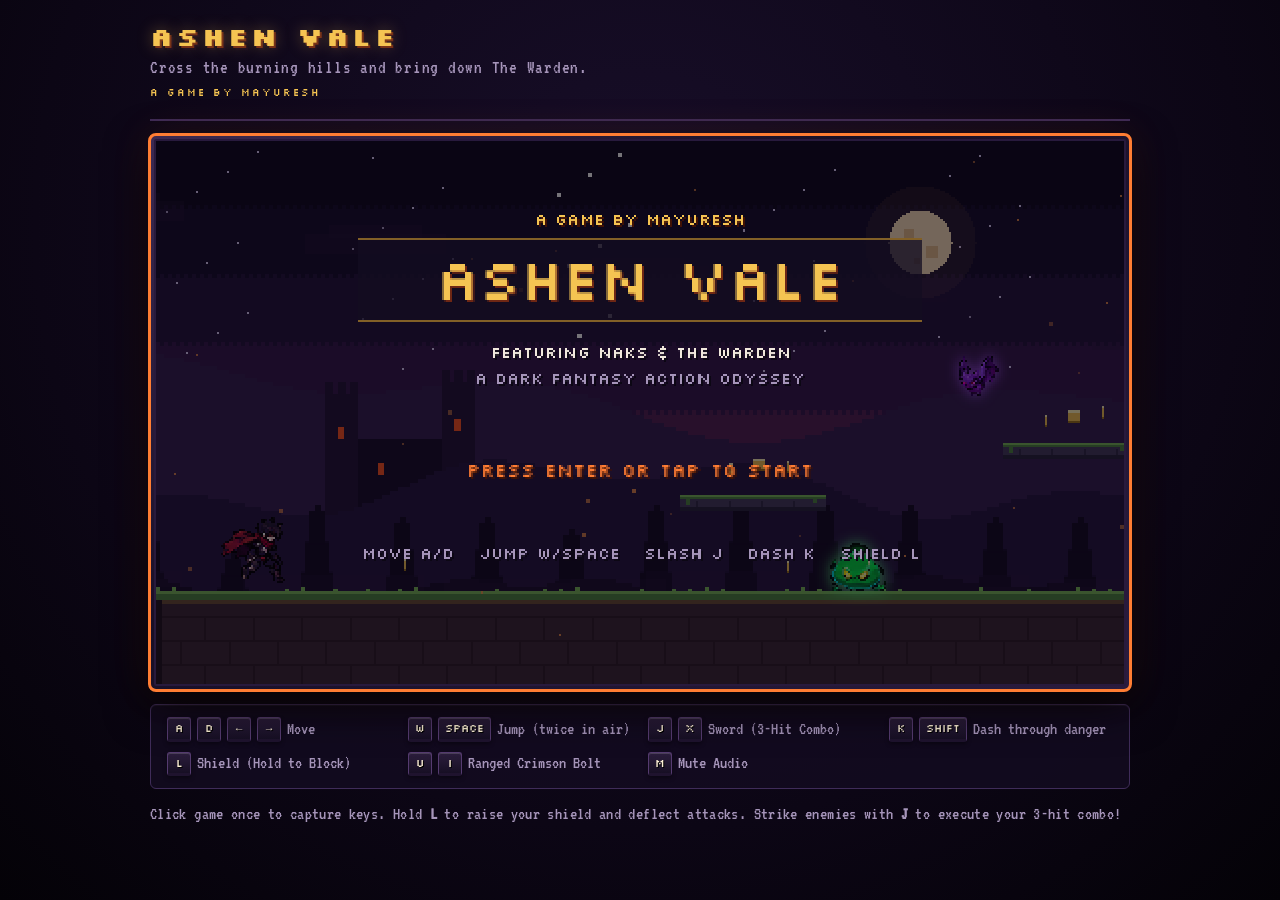
==== commit 85daec18: "worked on frontend" ====
--- a/Ashen Vale.html
+++ b/Ashen Vale.html
@@ -9,11 +9,11 @@
 <link href="https://fonts.googleapis.com/css2?family=Silkscreen:wght@400;700&family=VT323&display=swap" rel="stylesheet">
 <style>
 :root {
-  --ink: #080510;
-  --bg-deep: #05030a;
-  --panel: #161026;
-  --panel-border: #3b2a54;
-  --line: #422d5e;
+  --ink: #06040b;
+  --bg-deep: #030206;
+  --panel: #130c21;
+  --panel-border: #38254c;
+  --line: #3f2c59;
   --line-gold: #826027;
   --text: #f0e8dc;
   --muted: #a695ba;
@@ -22,6 +22,10 @@
   --gold: #f5c452;
   --gold-glow: rgba(245, 196, 82, 0.35);
   --crimson: #c9343c;
+  --crimson-glow: rgba(201, 52, 60, 0.45);
+  --emerald: #34d399;
+  --emerald-glow: rgba(52, 211, 153, 0.4);
+  --azure: #38bdf8;
   --font-display: 'Silkscreen', 'Courier New', monospace;
   --font-body: 'VT323', 'Courier New', monospace;
   color-scheme: dark;
@@ -30,13 +34,13 @@
 body {
   margin: 0;
   padding: 0;
-  background: radial-gradient(circle at 50% 25%, #1c102e 0%, #0d0717 65%, #05030a 100%);
+  background: radial-gradient(circle at 50% 25%, #180e29 0%, #0c0615 65%, #040207 100%);
   min-height: 100vh;
   color: var(--text);
   font-family: var(--font-body);
   font-size: 21px;
   line-height: 1.3;
-  padding-block: 22px;
+  padding-block: 20px;
   padding-left: max(16px, env(safe-area-inset-left, 0px));
   padding-right: max(16px, env(safe-area-inset-right, 0px));
 }
@@ -45,7 +49,7 @@
   margin: 0 auto;
   display: flex;
   flex-direction: column;
-  gap: 16px;
+  gap: 14px;
 }
 header {
   display: flex;
@@ -54,7 +58,7 @@
   justify-content: space-between;
   gap: 6px 20px;
   border-bottom: 2px solid var(--line);
-  padding-bottom: 12px;
+  padding-bottom: 10px;
 }
 .title-group {
   display: flex;
@@ -105,17 +109,17 @@
 .keys {
   display: grid;
   grid-template-columns: repeat(auto-fit, minmax(210px, 1fr));
-  gap: 12px 18px;
-  background: rgba(22, 16, 36, 0.75);
+  gap: 10px 16px;
+  background: rgba(19, 12, 33, 0.8);
   border: 1px solid var(--line);
   border-radius: 6px;
-  padding: 14px 18px;
+  padding: 12px 16px;
   box-shadow: inset 0 1px 0 rgba(255, 255, 255, 0.05);
 }
 .keys div {
   display: flex;
   align-items: center;
-  gap: 8px;
+  gap: 6px;
   flex-wrap: wrap;
 }
 .keys .what {
@@ -126,12 +130,12 @@
   font-family: var(--font-display);
   font-size: 11px;
   color: #fff2d6;
-  background: linear-gradient(180deg, #2e2040 0%, #191126 100%);
-  border: 1px solid #583e73;
-  border-bottom: 3px solid #211533;
+  background: linear-gradient(180deg, #2c1e3d 0%, #170f24 100%);
+  border: 1px solid #553b70;
+  border-bottom: 3px solid #1f132e;
   border-radius: 3px;
-  padding: 3px 7px;
-  min-width: 26px;
+  padding: 3px 6px;
+  min-width: 24px;
   text-align: center;
   box-shadow: 0 2px 4px rgba(0, 0, 0, 0.4), inset 0 1px 0 rgba(255, 255, 255, 0.15);
   text-shadow: 1px 1px 0 #000;
@@ -140,44 +144,60 @@
   display: none;
   justify-content: space-between;
   align-items: flex-end;
-  gap: 16px;
+  gap: 12px;
   user-select: none;
   -webkit-user-select: none;
   touch-action: none;
-  margin-top: 6px;
+  margin-top: 4px;
 }
 .touch .pad {
   display: flex;
-  gap: 12px;
+  gap: 8px;
+  flex-wrap: wrap;
+}
+.touch .pad.actions {
+  justify-content: flex-end;
 }
 .touch button {
   font-family: var(--font-display);
-  font-size: 13px;
+  font-size: 12px;
   font-weight: 700;
   color: var(--text);
   background: linear-gradient(180deg, #2d2042 0%, #170f26 100%);
   border: 2px solid #553c75;
   border-bottom: 4px solid #201333;
   border-radius: 8px;
-  min-width: 66px;
-  height: 64px;
-  padding: 0 10px;
+  min-width: 58px;
+  height: 56px;
+  padding: 0 8px;
   touch-action: none;
   -webkit-tap-highlight-color: transparent;
   box-shadow: 0 4px 8px rgba(0, 0, 0, 0.5), inset 0 1px 0 rgba(255, 255, 255, 0.2);
   display: flex;
   align-items: center;
   justify-content: center;
-  letter-spacing: 0.05em;
+  letter-spacing: 0.04em;
 }
 .touch button:active, .touch button.on {
-  background: linear-gradient(180deg, #4f2c66 0%, #29143b 100%);
   border-color: var(--ember);
   border-bottom-width: 2px;
   transform: translateY(2px);
   box-shadow: 0 0 14px var(--ember-glow), inset 0 1px 0 rgba(255, 200, 100, 0.3);
   color: #fff;
 }
+.touch button.btn-shield {
+  background: linear-gradient(180deg, #4f1b26 0%, #260a12 100%);
+  border-color: #8c2a3d;
+}
+.touch button.btn-shield:active, .touch button.btn-shield.on {
+  border-color: #ff4d66;
+  box-shadow: 0 0 14px var(--crimson-glow);
+}
+.touch button.btn-shoot {
+  background: linear-gradient(180deg, #3d1b40 0%, #1c0a21 100%);
+  border-color: #7d338a;
+}
+
 @media (pointer: coarse), (hover: none) {
   .touch { display: flex; }
 }
@@ -195,7 +215,8 @@
   <header>
     <div class="title-group">
       <h1>Ashen Vale</h1>
-      <p class="sub">Cross the burning hills and bring down the Cinder Warden.</p>
+      <p class="sub">Cross the burning hills and bring down The Warden.</p>
+      <p class="creator-badge" style="font-family:Silkscreen,monospace; font-size:10px; color:#f5c452; letter-spacing:2px; margin-top:4px;">A GAME BY MAYURESH</p>
     </div>
   </header>
 
@@ -208,26 +229,72 @@
       <button type="button" data-act="left" aria-label="Move left">&lt;</button>
       <button type="button" data-act="right" aria-label="Move right">&gt;</button>
     </div>
-    <div class="pad">
-      <button type="button" data-act="dash">DASH</button>
-      <button type="button" data-act="attack">SLASH</button>
-      <button type="button" data-act="jump">JUMP</button>
+    <div class="pad actions">
+      <button type="button" data-act="shield" class="btn-shield" aria-label="Shield">SHIELD</button>
+      <button type="button" data-act="shoot" class="btn-shoot" aria-label="Ranged shoot">SHOOT</button>
+      <button type="button" data-act="dash" aria-label="Dash">DASH</button>
+      <button type="button" data-act="attack" aria-label="Slash">SLASH</button>
+      <button type="button" data-act="jump" aria-label="Jump">JUMP</button>
     </div>
   </div>
 
   <section class="keys" aria-label="Controls">
     <div><kbd>A</kbd><kbd>D</kbd><kbd>&larr;</kbd><kbd>&rarr;</kbd><span class="what">Move</span></div>
-    <div><kbd>W</kbd><kbd>Space</kbd><span class="what">Jump (press again in air)</span></div>
-    <div><kbd>J</kbd><kbd>X</kbd><span class="what">Sword slash</span></div>
+    <div><kbd>W</kbd><kbd>Space</kbd><span class="what">Jump (twice in air)</span></div>
+    <div><kbd>J</kbd><kbd>X</kbd><span class="what">Sword (3-Hit Combo)</span></div>
     <div><kbd>K</kbd><kbd>Shift</kbd><span class="what">Dash through danger</span></div>
-    <div><kbd>M</kbd><span class="what">Mute</span></div>
+    <div><kbd>L</kbd><span class="what">Shield (Hold to Block)</span></div>
+    <div><kbd>U</kbd><kbd>I</kbd><span class="what">Ranged Crimson Bolt</span></div>
+    <div><kbd>M</kbd><span class="what">Mute Audio</span></div>
   </section>
-  <p class="hint">Click the game once to capture keys. Slash glowing fireballs to deflect and destroy them.</p>
+  <p class="hint">Click game once to capture keys. Hold <b>L</b> to raise your shield and deflect attacks. Strike enemies with <b>J</b> to execute your 3-hit combo!</p>
 </main>
 
 <script>
 (function () {
   'use strict';
+
+  /* =========================================================
+     SPRITE ATLASES & HIGH-RESOLUTION PIXEL ART ASSETS
+     Exact pixel-art frames extracted from user reference images:
+     - Hero (Naks): Reference Image 2
+     - Boss (The Warden): Reference Image 1
+     - Princess (Riya): Reference Image 3
+     ========================================================= */
+  const ATLAS_DATA = {"hero": {"idle_0": {"x": 282, "y": 59, "w": 73, "h": 107, "ox": 36.5, "oy": 108.0}, "idle_1": {"x": 370, "y": 60, "w": 65, "h": 106, "ox": 32.5, "oy": 107.0}, "idle_2": {"x": 435, "y": 59, "w": 75, "h": 107, "ox": 37.5, "oy": 108.0}, "idle_3": {"x": 520, "y": 59, "w": 68, "h": 107, "ox": 34.0, "oy": 108.0}, "idle_4": {"x": 588, "y": 59, "w": 78, "h": 107, "ox": 39.0, "oy": 108.0}, "walk_0": {"x": 711, "y": 62, "w": 79, "h": 104, "ox": 39.5, "oy": 105.0}, "walk_1": {"x": 804, "y": 61, "w": 60, "h": 105, "ox": 30.0, "oy": 106.0}, "walk_2": {"x": 874, "y": 62, "w": 60, "h": 104, "ox": 30.0, "oy": 105.0}, "walk_3": {"x": 946, "y": 61, "w": 61, "h": 105, "ox": 30.5, "oy": 106.0}, "walk_4": {"x": 1024, "y": 64, "w": 66, "h": 102, "ox": 33.0, "oy": 103.0}, "run_0": {"x": 1150, "y": 65, "w": 111, "h": 101, "ox": 55.5, "oy": 102.0}, "run_1": {"x": 1269, "y": 63, "w": 82, "h": 103, "ox": 41.0, "oy": 104.0}, "run_2": {"x": 1359, "y": 61, "w": 81, "h": 105, "ox": 40.5, "oy": 106.0}, "run_3": {"x": 1440, "y": 65, "w": 82, "h": 101, "ox": 41.0, "oy": 102.0}, "jump_0": {"x": 260, "y": 240, "w": 100, "h": 82, "ox": 50.0, "oy": 83.0}, "jump_1": {"x": 360, "y": 234, "w": 95, "h": 88, "ox": 47.5, "oy": 89.0}, "jump_2": {"x": 455, "y": 225, "w": 90, "h": 97, "ox": 45.0, "oy": 98.0}, "jump_3": {"x": 545, "y": 225, "w": 85, "h": 97, "ox": 42.5, "oy": 98.0}, "jump_4": {"x": 630, "y": 225, "w": 95, "h": 97, "ox": 47.5, "oy": 98.0}, "fall_0": {"x": 730, "y": 236, "w": 91, "h": 86, "ox": 45.5, "oy": 87.0}, "fall_1": {"x": 851, "y": 236, "w": 84, "h": 86, "ox": 42.0, "oy": 87.0}, "fall_2": {"x": 935, "y": 237, "w": 90, "h": 85, "ox": 45.0, "oy": 86.0}, "fall_3": {"x": 1025, "y": 239, "w": 85, "h": 83, "ox": 42.5, "oy": 84.0}, "fall_4": {"x": 1110, "y": 244, "w": 82, "h": 78, "ox": 41.0, "oy": 79.0}, "land_0": {"x": 1231, "y": 246, "w": 105, "h": 76, "ox": 52.5, "oy": 77.0}, "land_1": {"x": 1336, "y": 247, "w": 79, "h": 75, "ox": 39.5, "oy": 76.0}, "land_2": {"x": 1415, "y": 248, "w": 91, "h": 74, "ox": 45.5, "oy": 75.0}, "light_0": {"x": 25, "y": 385, "w": 110, "h": 123, "ox": 55.0, "oy": 124.0}, "light_1": {"x": 135, "y": 385, "w": 73, "h": 123, "ox": 36.5, "oy": 124.0}, "light_2": {"x": 228, "y": 411, "w": 77, "h": 97, "ox": 38.5, "oy": 98.0}, "light_3": {"x": 305, "y": 416, "w": 100, "h": 92, "ox": 50.0, "oy": 93.0}, "light_4": {"x": 405, "y": 393, "w": 121, "h": 115, "ox": 60.5, "oy": 116.0}, "heavy_0": {"x": 558, "y": 415, "w": 87, "h": 93, "ox": 43.5, "oy": 94.0}, "heavy_1": {"x": 645, "y": 415, "w": 72, "h": 93, "ox": 36.0, "oy": 94.0}, "heavy_2": {"x": 736, "y": 399, "w": 119, "h": 109, "ox": 59.5, "oy": 110.0}, "heavy_3": {"x": 855, "y": 391, "w": 163, "h": 117, "ox": 81.5, "oy": 118.0}, "spin_0": {"x": 1041, "y": 418, "w": 149, "h": 90, "ox": 74.5, "oy": 91.0}, "spin_1": {"x": 1205, "y": 418, "w": 143, "h": 90, "ox": 71.5, "oy": 91.0}, "spin_2": {"x": 1360, "y": 417, "w": 153, "h": 91, "ox": 76.5, "oy": 92.0}, "dash_atk_0": {"x": 20, "y": 575, "w": 115, "h": 79, "ox": 57.5, "oy": 79.0}, "dash_atk_1": {"x": 135, "y": 570, "w": 155, "h": 84, "ox": 77.5, "oy": 84.0}, "dash_atk_2": {"x": 290, "y": 566, "w": 130, "h": 88, "ox": 65.0, "oy": 88.0}, "air_atk_0": {"x": 430, "y": 574, "w": 120, "h": 80, "ox": 60.0, "oy": 80.0}, "air_atk_1": {"x": 550, "y": 540, "w": 170, "h": 114, "ox": 85.0, "oy": 114.0}, "air_atk_2": {"x": 720, "y": 563, "w": 195, "h": 91, "ox": 97.5, "oy": 91.0}, "combo_0": {"x": 915, "y": 581, "w": 95, "h": 73, "ox": 47.5, "oy": 73.0}, "combo_1": {"x": 1010, "y": 571, "w": 105, "h": 83, "ox": 52.5, "oy": 83.0}, "combo_2": {"x": 1115, "y": 555, "w": 170, "h": 99, "ox": 85.0, "oy": 99.0}, "combo_3": {"x": 1285, "y": 560, "w": 130, "h": 94, "ox": 65.0, "oy": 94.0}, "combo_4": {"x": 1415, "y": 575, "w": 93, "h": 79, "ox": 46.5, "oy": 79.0}, "shoot_0": {"x": 30, "y": 731, "w": 110, "h": 85, "ox": 55.0, "oy": 85.0}, "shoot_1": {"x": 140, "y": 732, "w": 115, "h": 84, "ox": 57.5, "oy": 84.0}, "shoot_2": {"x": 255, "y": 734, "w": 105, "h": 82, "ox": 52.5, "oy": 82.0}, "shoot_3": {"x": 360, "y": 736, "w": 110, "h": 80, "ox": 55.0, "oy": 80.0}, "dash_0": {"x": 475, "y": 734, "w": 205, "h": 82, "ox": 102.5, "oy": 82.0}, "dash_1": {"x": 680, "y": 721, "w": 240, "h": 95, "ox": 120.0, "oy": 95.0}, "wave_0": {"x": 920, "y": 715, "w": 140, "h": 101, "ox": 70.0, "oy": 101.0}, "wave_1": {"x": 1060, "y": 675, "w": 192, "h": 141, "ox": 96.0, "oy": 141.0}, "block_0": {"x": 1301, "y": 729, "w": 124, "h": 87, "ox": 62.0, "oy": 87.0}, "block_1": {"x": 1425, "y": 708, "w": 96, "h": 108, "ox": 48.0, "oy": 108.0}, "hurt_0": {"x": 21, "y": 884, "w": 98, "h": 104, "ox": 49.0, "oy": 105.0}, "hurt_1": {"x": 123, "y": 876, "w": 81, "h": 112, "ox": 40.5, "oy": 113.0}, "hurt_2": {"x": 206, "y": 899, "w": 94, "h": 89, "ox": 47.0, "oy": 90.0}, "hurt_3": {"x": 305, "y": 886, "w": 103, "h": 102, "ox": 51.5, "oy": 103.0}, "death_0": {"x": 444, "y": 888, "w": 111, "h": 100, "ox": 55.5, "oy": 101.0}, "death_1": {"x": 555, "y": 885, "w": 115, "h": 103, "ox": 57.5, "oy": 104.0}, "death_2": {"x": 670, "y": 912, "w": 115, "h": 76, "ox": 57.5, "oy": 77.0}, "death_3": {"x": 800, "y": 934, "w": 135, "h": 54, "ox": 67.5, "oy": 55.0}, "death_4": {"x": 935, "y": 913, "w": 110, "h": 75, "ox": 55.0, "oy": 76.0}, "taunt_0": {"x": 1045, "y": 883, "w": 120, "h": 105, "ox": 60.0, "oy": 106.0}, "crouch_0": {"x": 1165, "y": 895, "w": 120, "h": 93, "ox": 60.0, "oy": 94.0}, "cape_flare_0": {"x": 1285, "y": 876, "w": 160, "h": 112, "ox": 80.0, "oy": 113.0}, "back_view_0": {"x": 1445, "y": 879, "w": 60, "h": 109, "ox": 30.0, "oy": 110.0}, "sword_0": {"x": 135, "y": 385, "w": 73, "h": 123, "ox": 36.5, "oy": 124.0}, "sword_1": {"x": 405, "y": 393, "w": 121, "h": 115, "ox": 60.5, "oy": 116.0}, "sword_2": {"x": 736, "y": 399, "w": 119, "h": 109, "ox": 59.5, "oy": 110.0}, "sword_3": {"x": 855, "y": 391, "w": 163, "h": 117, "ox": 81.5, "oy": 118.0}, "sword_4": {"x": 1360, "y": 417, "w": 153, "h": 91, "ox": 76.5, "oy": 92.0}}, "boss": {"idle_0": {"x": 193, "y": 6, "w": 140, "h": 120, "ox": 68.7, "oy": 120.0}, "idle_1": {"x": 361, "y": 6, "w": 130, "h": 121, "ox": 62.3, "oy": 121.0}, "idle_2": {"x": 520, "y": 6, "w": 132, "h": 120, "ox": 61.4, "oy": 120.0}, "walk_0": {"x": 72, "y": 135, "w": 129, "h": 110, "ox": 58.8, "oy": 110.0}, "walk_1": {"x": 218, "y": 136, "w": 123, "h": 109, "ox": 54.3, "oy": 109.0}, "walk_2": {"x": 364, "y": 136, "w": 120, "h": 109, "ox": 56.0, "oy": 109.0}, "walk_3": {"x": 506, "y": 137, "w": 113, "h": 108, "ox": 54.2, "oy": 108.0}, "walk_4": {"x": 643, "y": 133, "w": 116, "h": 112, "ox": 47.2, "oy": 112.0}, "walk_5": {"x": 776, "y": 133, "w": 107, "h": 112, "ox": 40.4, "oy": 112.0}, "walk_6": {"x": 910, "y": 135, "w": 111, "h": 110, "ox": 45.8, "oy": 110.0}, "walk_7": {"x": 1049, "y": 137, "w": 112, "h": 108, "ox": 46.9, "oy": 108.0}, "walk_8": {"x": 1192, "y": 138, "w": 113, "h": 107, "ox": 47.8, "oy": 107.0}, "run_0": {"x": 64, "y": 265, "w": 134, "h": 108, "ox": 56.7, "oy": 108.0}, "run_1": {"x": 217, "y": 265, "w": 124, "h": 110, "ox": 39.3, "oy": 110.0}, "run_2": {"x": 360, "y": 265, "w": 126, "h": 110, "ox": 45.6, "oy": 110.0}, "run_3": {"x": 644, "y": 265, "w": 115, "h": 108, "ox": 47.4, "oy": 108.0}, "run_4": {"x": 772, "y": 264, "w": 128, "h": 115, "ox": 51.0, "oy": 115.0}, "run_5": {"x": 919, "y": 264, "w": 112, "h": 108, "ox": 44.0, "oy": 108.0}, "run_6": {"x": 1054, "y": 264, "w": 116, "h": 105, "ox": 55.1, "oy": 105.0}, "run_7": {"x": 1199, "y": 267, "w": 111, "h": 105, "ox": 41.0, "oy": 105.0}, "jump_0": {"x": 61, "y": 405, "w": 129, "h": 100, "ox": 69.2, "oy": 100.0}, "jump_1": {"x": 218, "y": 394, "w": 125, "h": 111, "ox": 66.8, "oy": 111.0}, "jump_2": {"x": 374, "y": 382, "w": 118, "h": 118, "ox": 33.8, "oy": 118.0}, "jump_3": {"x": 503, "y": 265, "w": 125, "h": 116, "ox": 50.2, "oy": 116.0}, "jump_4": {"x": 521, "y": 364, "w": 118, "h": 130, "ox": 43.6, "oy": 130.0}, "jump_5": {"x": 682, "y": 375, "w": 110, "h": 111, "ox": 24.9, "oy": 111.0}, "jump_6": {"x": 839, "y": 381, "w": 122, "h": 104, "ox": 52.6, "oy": 104.0}, "jump_7": {"x": 1022, "y": 395, "w": 121, "h": 110, "ox": 39.4, "oy": 110.0}, "land_0": {"x": 533, "y": 501, "w": 126, "h": 93, "ox": 57.5, "oy": 93.0}, "land_1": {"x": 697, "y": 505, "w": 142, "h": 88, "ox": 68.4, "oy": 88.0}, "land_2": {"x": 880, "y": 504, "w": 125, "h": 90, "ox": 66.1, "oy": 90.0}, "cleave_0": {"x": 58, "y": 605, "w": 140, "h": 107, "ox": 71.8, "oy": 107.0}, "cleave_1": {"x": 216, "y": 606, "w": 159, "h": 106, "ox": 64.4, "oy": 106.0}, "cleave_2": {"x": 392, "y": 609, "w": 128, "h": 103, "ox": 67.0, "oy": 103.0}, "cleave_3": {"x": 536, "y": 612, "w": 171, "h": 99, "ox": 84.7, "oy": 99.0}, "cleave_4": {"x": 730, "y": 607, "w": 170, "h": 105, "ox": 71.0, "oy": 105.0}, "cleave_5": {"x": 919, "y": 608, "w": 159, "h": 104, "ox": 60.6, "oy": 104.0}, "shield_0": {"x": 47, "y": 726, "w": 152, "h": 113, "ox": 68.2, "oy": 113.0}, "shield_1": {"x": 238, "y": 724, "w": 146, "h": 116, "ox": 69.5, "oy": 116.0}, "shield_2": {"x": 400, "y": 726, "w": 167, "h": 114, "ox": 74.7, "oy": 114.0}, "shield_3": {"x": 580, "y": 726, "w": 158, "h": 114, "ox": 73.6, "oy": 114.0}, "shoot_0": {"x": 770, "y": 736, "w": 221, "h": 106, "ox": 63.2, "oy": 106.0}, "shoot_1": {"x": 1024, "y": 745, "w": 167, "h": 99, "ox": 62.6, "oy": 99.0}, "shoot_2": {"x": 1182, "y": 736, "w": 131, "h": 108, "ox": 59.7, "oy": 108.0}, "shoot_3": {"x": 1327, "y": 757, "w": 146, "h": 88, "ox": 89.8, "oy": 88.0}, "hurt_0": {"x": 388, "y": 852, "w": 137, "h": 93, "ox": 73.2, "oy": 93.0}, "hurt_1": {"x": 591, "y": 854, "w": 137, "h": 98, "ox": 60.9, "oy": 98.0}, "hurt_2": {"x": 796, "y": 854, "w": 123, "h": 98, "ox": 63.4, "oy": 98.0}, "defeat_0": {"x": 58, "y": 932, "w": 145, "h": 85, "ox": 77.0, "oy": 85.0}, "defeat_1": {"x": 252, "y": 936, "w": 147, "h": 80, "ox": 77.6, "oy": 80.0}, "defeat_2": {"x": 450, "y": 934, "w": 146, "h": 80, "ox": 76.3, "oy": 80.0}, "defeat_3": {"x": 661, "y": 957, "w": 158, "h": 57, "ox": 81.0, "oy": 57.0}, "defeat_4": {"x": 876, "y": 967, "w": 183, "h": 48, "ox": 97.2, "oy": 48.0}, "defeat_5": {"x": 1101, "y": 978, "w": 167, "h": 37, "ox": 87.8, "oy": 37.0}, "defeat_6": {"x": 1311, "y": 956, "w": 166, "h": 60, "ox": 83.9, "oy": 60.0}, "stand": {"x": 193, "y": 6, "w": 140, "h": 120, "ox": 68.7, "oy": 120.0}, "walk": {"x": 72, "y": 135, "w": 129, "h": 110, "ox": 58.8, "oy": 110.0}, "run": {"x": 64, "y": 265, "w": 134, "h": 108, "ox": 56.7, "oy": 108.0}, "jump": {"x": 503, "y": 265, "w": 125, "h": 116, "ox": 50.2, "oy": 116.0}, "dive": {"x": 521, "y": 364, "w": 118, "h": 130, "ox": 43.6, "oy": 130.0}, "cleave": {"x": 730, "y": 607, "w": 170, "h": 105, "ox": 71.0, "oy": 105.0}, "block": {"x": 238, "y": 724, "w": 146, "h": 116, "ox": 69.5, "oy": 116.0}, "shoot_aim": {"x": 770, "y": 736, "w": 221, "h": 106, "ox": 63.2, "oy": 106.0}, "shoot_blast": {"x": 1024, "y": 745, "w": 167, "h": 99, "ox": 62.6, "oy": 99.0}, "stagger": {"x": 591, "y": 854, "w": 137, "h": 98, "ox": 60.9, "oy": 98.0}, "defeat": {"x": 1311, "y": 956, "w": 166, "h": 60, "ox": 83.9, "oy": 60.0}}, "princess": {"idle_0": {"x": 4, "y": 4, "w": 70, "h": 85, "ox": 40.0, "oy": 84.0}, "idle_1": {"x": 78, "y": 4, "w": 60, "h": 85, "ox": 35.0, "oy": 84.0}, "idle_2": {"x": 142, "y": 4, "w": 63, "h": 85, "ox": 39.0, "oy": 84.0}, "idle_3": {"x": 209, "y": 4, "w": 65, "h": 85, "ox": 38.0, "oy": 84.0}, "walk_0": {"x": 278, "y": 4, "w": 76, "h": 85, "ox": 48.0, "oy": 84.0}, "walk_1": {"x": 358, "y": 4, "w": 75, "h": 85, "ox": 50.0, "oy": 84.0}, "walk_2": {"x": 437, "y": 4, "w": 71, "h": 85, "ox": 47.0, "oy": 84.0}, "magic_0": {"x": 512, "y": 4, "w": 117, "h": 87, "ox": 68.0, "oy": 86.0}, "magic_1": {"x": 633, "y": 4, "w": 126, "h": 100, "ox": 79.0, "oy": 99.0}, "magic_2": {"x": 763, "y": 4, "w": 126, "h": 100, "ox": 77.0, "oy": 99.0}}, "enemies": {"slime_idle_0": {"x": 21, "y": 129, "w": 102, "h": 75, "ox": 51.0, "oy": 75.0}, "slime_idle_1": {"x": 135, "y": 131, "w": 107, "h": 75, "ox": 53.5, "oy": 75.0}, "slime_idle_2": {"x": 255, "y": 119, "w": 100, "h": 85, "ox": 50.0, "oy": 85.0}, "slime_walk_0": {"x": 363, "y": 135, "w": 132, "h": 71, "ox": 66.0, "oy": 71.0}, "slime_walk_1": {"x": 495, "y": 129, "w": 120, "h": 77, "ox": 60.0, "oy": 77.0}, "slime_jump_0": {"x": 615, "y": 93, "w": 115, "h": 111, "ox": 57.5, "oy": 111.0}, "slime_jump_1": {"x": 733, "y": 112, "w": 112, "h": 94, "ox": 56.0, "oy": 94.0}, "slime_jump_2": {"x": 853, "y": 85, "w": 109, "h": 119, "ox": 54.5, "oy": 119.0}, "slime_attack": {"x": 971, "y": 95, "w": 299, "h": 116, "ox": 149.5, "oy": 116.0}, "slime_hurt_0": {"x": 1295, "y": 114, "w": 100, "h": 92, "ox": 50.0, "oy": 92.0}, "slime_hurt_1": {"x": 1411, "y": 113, "w": 103, "h": 92, "ox": 51.5, "oy": 92.0}, "slime_death_0": {"x": 1527, "y": 98, "w": 113, "h": 113, "ox": 56.5, "oy": 113.0}, "slime_death_1": {"x": 1640, "y": 95, "w": 112, "h": 115, "ox": 56.0, "oy": 115.0}, "skel_idle_0": {"x": 21, "y": 372, "w": 85, "h": 136, "ox": 42.5, "oy": 136.0}, "skel_idle_1": {"x": 124, "y": 368, "w": 101, "h": 139, "ox": 50.5, "oy": 139.0}, "skel_idle_2": {"x": 247, "y": 367, "w": 89, "h": 141, "ox": 44.5, "oy": 141.0}, "skel_walk_0": {"x": 363, "y": 374, "w": 114, "h": 134, "ox": 57.0, "oy": 134.0}, "skel_walk_1": {"x": 491, "y": 376, "w": 93, "h": 131, "ox": 46.5, "oy": 131.0}, "skel_walk_2": {"x": 594, "y": 377, "w": 73, "h": 131, "ox": 36.5, "oy": 131.0}, "skel_jump_0": {"x": 713, "y": 351, "w": 92, "h": 130, "ox": 46.0, "oy": 130.0}, "skel_jump_1": {"x": 814, "y": 369, "w": 101, "h": 100, "ox": 50.5, "oy": 100.0}, "skel_atk_0": {"x": 920, "y": 367, "w": 142, "h": 144, "ox": 71.0, "oy": 144.0}, "skel_atk_1": {"x": 1075, "y": 358, "w": 179, "h": 149, "ox": 89.5, "oy": 149.0}, "skel_hurt_0": {"x": 1270, "y": 378, "w": 89, "h": 131, "ox": 44.5, "oy": 131.0}, "skel_hurt_1": {"x": 1363, "y": 378, "w": 123, "h": 129, "ox": 61.5, "oy": 129.0}, "skel_death_0": {"x": 1501, "y": 378, "w": 101, "h": 131, "ox": 50.5, "oy": 131.0}, "skel_death_1": {"x": 1606, "y": 408, "w": 80, "h": 99, "ox": 40.0, "oy": 99.0}, "skel_death_2": {"x": 1686, "y": 409, "w": 68, "h": 100, "ox": 34.0, "oy": 100.0}, "bat_idle_0": {"x": 16, "y": 695, "w": 111, "h": 70, "ox": 55.5, "oy": 35.0}, "bat_idle_1": {"x": 143, "y": 678, "w": 72, "h": 72, "ox": 36.0, "oy": 36.0}, "bat_idle_2": {"x": 246, "y": 667, "w": 89, "h": 88, "ox": 44.5, "oy": 44.0}, "bat_move_0": {"x": 361, "y": 662, "w": 159, "h": 113, "ox": 79.5, "oy": 56.5}, "bat_move_1": {"x": 520, "y": 666, "w": 182, "h": 109, "ox": 91.0, "oy": 54.5}, "bat_fly_0": {"x": 720, "y": 660, "w": 233, "h": 77, "ox": 116.5, "oy": 38.5}, "bat_dive_0": {"x": 964, "y": 662, "w": 135, "h": 104, "ox": 67.5, "oy": 52.0}, "bat_dive_1": {"x": 1118, "y": 644, "w": 188, "h": 151, "ox": 94.0, "oy": 75.5}, "bat_hurt_0": {"x": 1322, "y": 677, "w": 149, "h": 89, "ox": 74.5, "oy": 44.5}, "bat_hurt_1": {"x": 1487, "y": 663, "w": 110, "h": 96, "ox": 55.0, "oy": 48.0}, "bat_death_0": {"x": 1605, "y": 671, "w": 90, "h": 101, "ox": 45.0, "oy": 50.5}, "bat_death_1": {"x": 1695, "y": 669, "w": 57, "h": 79, "ox": 28.5, "oy": 39.5}, "slime_move_0": {"x": 363, "y": 135, "w": 132, "h": 71, "ox": 66.0, "oy": 71.0}, "slime_move_1": {"x": 495, "y": 129, "w": 120, "h": 77, "ox": 60.0, "oy": 77.0}, "slime_squash": {"x": 615, "y": 93, "w": 115, "h": 111, "ox": 57.5, "oy": 111.0}, "slime_jump": {"x": 853, "y": 85, "w": 109, "h": 119, "ox": 54.5, "oy": 119.0}, "slime_land": {"x": 615, "y": 93, "w": 115, "h": 111, "ox": 57.5, "oy": 111.0}, "slime_hurt": {"x": 1295, "y": 114, "w": 100, "h": 92, "ox": 50.0, "oy": 92.0}, "slime_splash": {"x": 971, "y": 95, "w": 299, "h": 116, "ox": 149.5, "oy": 116.0}, "skel_idle": {"x": 21, "y": 372, "w": 85, "h": 136, "ox": 42.5, "oy": 136.0}, "skel_slash": {"x": 1075, "y": 358, "w": 179, "h": 149, "ox": 89.5, "oy": 149.0}, "skel_shield": {"x": 920, "y": 367, "w": 142, "h": 144, "ox": 71.0, "oy": 144.0}, "skel_hurt": {"x": 1270, "y": 378, "w": 89, "h": 131, "ox": 44.5, "oy": 131.0}, "bat_fly_up": {"x": 720, "y": 660, "w": 233, "h": 77, "ox": 116.5, "oy": 38.5}, "bat_fly_glide": {"x": 361, "y": 662, "w": 159, "h": 113, "ox": 79.5, "oy": 56.5}, "bat_fly_down": {"x": 246, "y": 667, "w": 89, "h": 88, "ox": 44.5, "oy": 44.0}, "bat_dive": {"x": 1118, "y": 644, "w": 188, "h": 151, "ox": 94.0, "oy": 75.5}, "bat_sleep": {"x": 143, "y": 678, "w": 72, "h": 72, "ox": 36.0, "oy": 36.0}}};
+  const ENEMY_IMG = new Image();
+  ENEMY_IMG.src = "[data-uri]";
+  try {
+    const localEnemy = new Image();
+    localEnemy.onload = function () {
+      ENEMY_IMG.src = localEnemy.src;
+    };
+    localEnemy.src = "enemy_atlas.png";
+  } catch (e) {}
+
+
+  const HERO_IMG = new Image();
+  HERO_IMG.src = "[data-uri]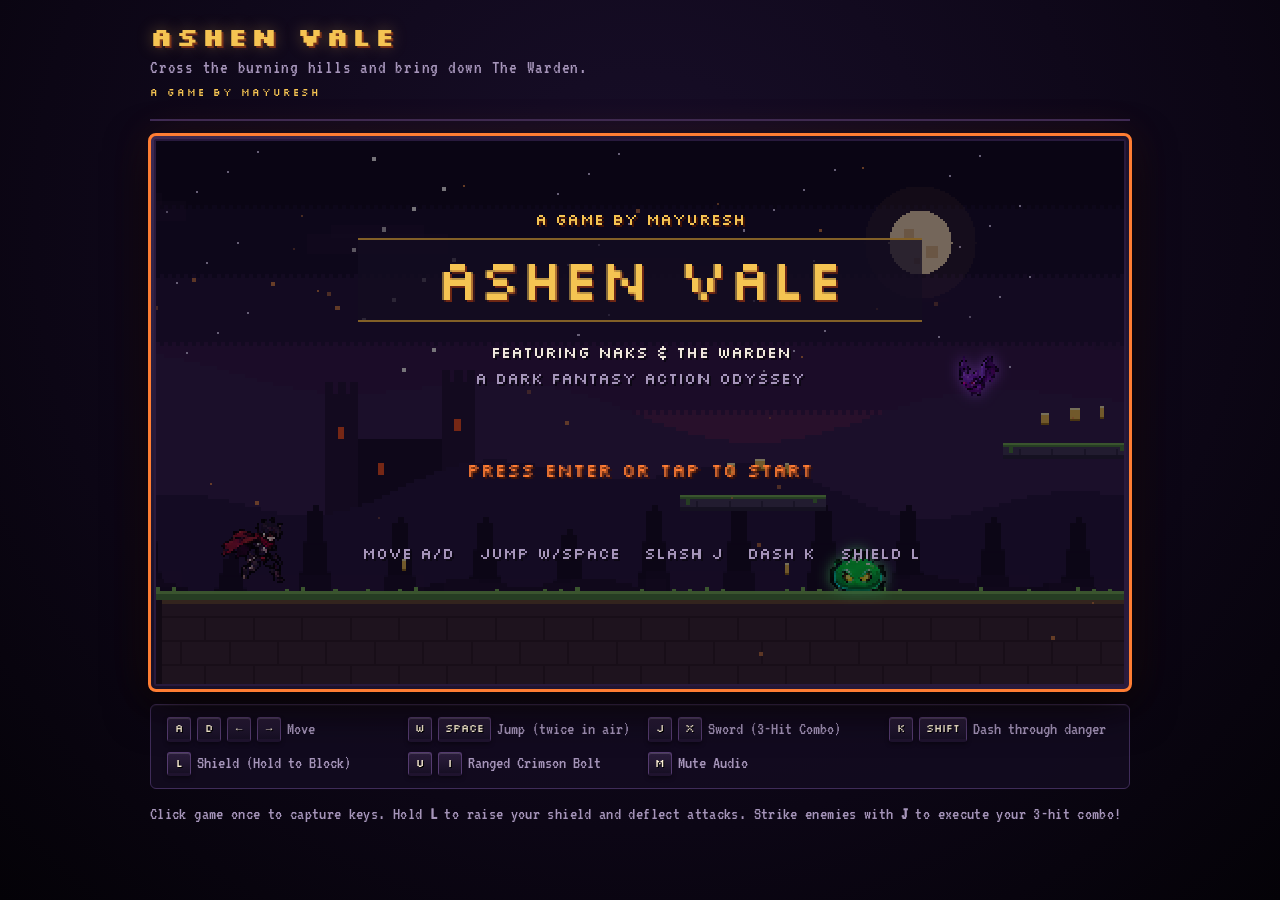
==== commit 2800d3f7: "added background" ====
--- a/Ashen Vale.html
+++ b/Ashen Vale.html
@@ -462,6 +462,29 @@
         tone(110, 1.0, 'sawtooth', 0.06, 0, 0.15);
         tone(165, 1.4, 'triangle', 0.06, 0, 0.3);
         break;
+      case 'heart_steal':
+        tone(659, 0.25, 'sine', 0.05, -200);
+        tone(988, 0.35, 'triangle', 0.04, -400, 0.08);
+        tone(440, 0.45, 'sawtooth', 0.03, -150, 0.16);
+        break;
+      case 'king_roar':
+        tone(65, 0.9, 'sawtooth', 0.10, -25);
+        tone(98, 1.1, 'square', 0.08, -40, 0.1);
+        tone(146, 0.8, 'sawtooth', 0.06, -60, 0.2);
+        break;
+      case 'laser_charge':
+        tone(220, 0.55, 'sawtooth', 0.04, 580);
+        tone(440, 0.55, 'sine', 0.03, 880);
+        break;
+      case 'laser_fire':
+        tone(920, 0.38, 'sawtooth', 0.09, -750);
+        tone(130, 0.45, 'square', 0.08, -60);
+        tone(55, 0.5, 'sine', 0.10, -20);
+        break;
+      case 'wing_flap':
+        tone(85, 0.18, 'triangle', 0.06, -45);
+        tone(140, 0.12, 'sine', 0.04, -70);
+        break;
     }
   }
 
@@ -532,46 +555,48 @@
       if (s === 16) { tone(N.Bb2, 1.8, 'sine', 0.03); tone(N.F3, 1.8, 'sine', 0.02); }
 
       musicStep++;
-    } else if (musicTrack === 'boss') {
-      var bStepDur = 0.108; // BPM ~138 (16th notes)
+    } else if (musicTrack === 'boss' || musicTrack === 'boss_phase2') {
+      var isPhase2 = musicTrack === 'boss_phase2';
+      var bStepDur = isPhase2 ? 0.092 : 0.108; // BPM ~163 in Phase 2
       musicTimer = bStepDur;
       var bs = musicStep % 16;
-      var hpPct = (boss && boss.hp > 0) ? (boss.hp / boss.maxhp) : 0.5;
+      var activeB = (boss2 && boss2.hp > 0) ? boss2 : boss;
+      var hpPct = (activeB && activeB.hp > 0) ? (activeB.hp / activeB.maxhp) : (isPhase2 ? 0.4 : 0.5);
 
       // Layer 1 (100%–70% HP): Heavy War Drums & Pulsing Dark Bass
-      if (bs === 0 || bs === 8 || (hpPct < 0.35 && (bs === 4 || bs === 12))) {
-        tone(65, 0.12, 'triangle', 0.07, -35); // War kick
-      }
-      if (bs === 4 || bs === 12) {
-        tone(160, 0.09, 'sawtooth', 0.05, -70); // Snare
+      if (bs === 0 || bs === 8 || (hpPct < 0.35 && (bs === 4 || bs === 12)) || (isPhase2 && bs % 4 === 0)) {
+        tone(60, 0.12, 'triangle', 0.08, -35); // War kick
+      }
+      if (bs === 4 || bs === 12 || (isPhase2 && bs % 4 === 2)) {
+        tone(160, 0.09, 'sawtooth', 0.06, -70); // Snare
       }
       // Menacing Synth Bassline
       var bossBass = [N.D2, N.D2, N.F2, N.D2, N.G2, N.D2, N.Ab2, N.G2,
                       N.D2, N.D2, N.F2, N.G2, N.A2, N.G2, N.F2, N.E2];
-      tone(bossBass[bs], 0.1, 'sawtooth', 0.04);
+      tone(bossBass[bs], 0.1, 'sawtooth', isPhase2 ? 0.05 : 0.04);
 
       // Layer 2 (70%–35% HP): Extra Percussion & Saw Lead
-      if (hpPct <= 0.70) {
-        if (bs % 2 === 0) tone(900, 0.03, 'square', 0.015, -400); // Shaker tick
+      if (hpPct <= 0.70 || isPhase2) {
+        if (bs % 2 === 0) tone(900, 0.03, 'square', 0.018, -400); // Shaker tick
         var lead1 = [N.D4, 0, N.F4, N.G4, N.A4, 0, N.Bb4, N.A4,
                      N.G4, 0, N.A4, N.F4, N.E4, 0, N.F4, N.D4];
-        if (lead1[bs]) tone(lead1[bs], 0.12, 'sawtooth', 0.03);
+        if (lead1[bs]) tone(lead1[bs], 0.12, 'sawtooth', isPhase2 ? 0.04 : 0.03);
       }
 
       // Layer 3 (35%–10% HP): High-Intensity Double-Time Drums & Cascading Arpeggios
-      if (hpPct <= 0.35) {
+      if (hpPct <= 0.35 || (isPhase2 && hpPct <= 0.6)) {
         var arpHigh = [N.D5, N.F5, N.A5, N.G5, N.F5, N.E5, N.D5, N.C5,
                        N.D5, N.F5, N.G5, N.A5, N.Bb5, N.A5, N.F5, N.E5];
-        tone(arpHigh[bs], 0.08, 'triangle', 0.03);
+        tone(arpHigh[bs], 0.08, 'triangle', 0.035);
         if (bs === 2 || bs === 6 || bs === 10 || bs === 14) {
           tone(75, 0.08, 'triangle', 0.05, -30); // Galloping kick
         }
       }
 
       // Layer 4 (< 10% HP): Chaotic Climax Lead & Snare Rolls
-      if (hpPct <= 0.10) {
-        tone(N.D5 + Math.sin(musicStep) * 45, 0.06, 'sawtooth', 0.045);
-        if (bs % 2 === 1) tone(220, 0.05, 'sawtooth', 0.035, -90);
+      if (hpPct <= 0.15 || (isPhase2 && hpPct <= 0.35)) {
+        tone(N.D5 + Math.sin(musicStep) * 45, 0.06, 'sawtooth', 0.05);
+        if (bs % 2 === 1) tone(220, 0.05, 'sawtooth', 0.04, -90);
       }
 
       musicStep++;
@@ -672,7 +697,12 @@
   var state = 'title';
   var t = 0, cam = { x: 0, shake: 0 };
   var player, enemies, coins, hearts, flags, projs, parts, ghosts = [], corpses = [];
-  var boss = null, bossDefeated = null;
+  var boss = null, boss2 = null, bossDefeated = null;
+  var resurrectionTimer = 0, resurrectionPhase = 0;
+  var resurrectionSkel = null;
+  var stolenHeartTrail = [];
+  var hudHeartFlash = 0;
+  var skeletonKingCheckpoint = false;
   var princess = { x: 3420, y: GROUND_Y - 26, w: 14, h: 26, anim: 0, face: -1, active: false, sparkTimer: 0 };
   var score = 0, best = 0, hitstop = 0, winTimer = 0, runTime = 0, deadT = 0;
   var checkpointX = 40, bossActive = false, minX = 0;
@@ -727,6 +757,17 @@
       introTriggered: false, enragedTriggered: false, volleyCount: 0, chargeCd: 4.0
     };
   }
+  function mkSkeletonKing(x, y) {
+    return {
+      type: 'boss2', x: x || 3360, y: y || (GROUND_Y - 58), w: 42, h: 58, hp: 30, maxhp: 30, displayHp: 30,
+      vx: 0, vy: 0, face: -1, onGround: true, airT: 0, state: 'idle', st: 1.2, flash: 0, kb: 0, score: 2500,
+      anim: 0, wingTimer: 0, wingAngle: 0, hoverY: 0, fired: false,
+      shieldActive: false, shieldHp: 6, maxShieldHp: 6, shieldCd: 4.0, shieldTimer: 0, shieldFlash: 0,
+      chargeCd: 5.0, laserCd: 5.5, flightCd: 7.0,
+      laserState: 'none', laserTimer: 0, targetHoverY: 0, swoopT: 0, swoopStartX: 0, swoopTargetX: 0,
+      enragedTriggered: false, volleyCount: 0
+    };
+  }
 
   function buildWorld() {
     enemies = []; coins = []; hearts = []; flags = []; projs = []; parts = []; ghosts = []; corpses = [];
@@ -736,6 +777,7 @@
     [520, 1050, 1600, 2250, 2700, 2900].forEach(function (x) { enemies.push(mkSkel(x)); });
     [[400, 110], [900, 90], [1250, 100], [1650, 90], [2000, 110], [2350, 90], [2780, 100]].forEach(function (a) { enemies.push(mkBat(a[0], a[1])); });
     boss = mkBoss();
+    boss2 = null;
     enemies.push(boss);
     floats.forEach(function (f) {
       for (var i = 0; i < 3; i++) coins.push({ x: f.x + f.w / 2 - 14 + i * 14, y: f.y - 16, got: false });
@@ -746,6 +788,12 @@
   }
 
   function reset() {
+    skeletonKingCheckpoint = false;
+    boss2 = null;
+    resurrectionTimer = 0;
+    resurrectionPhase = 0;
+    stolenHeartTrail = [];
+    hudHeartFlash = 0;
     buildWorld();
     player = makePlayer(40);
     score = 0; runTime = 0; checkpointX = 40; bossActive = false; minX = 0; hitstop = 0; winTimer = 0;
@@ -754,22 +802,44 @@
     playMusic('explore');
   }
   function respawn() {
-    player = makePlayer(checkpointX);
-    player.inv = 1.5; player.blink = 1.5;
-    if (boss && boss.hp > 0) {
-      var i = enemies.indexOf(boss);
-      if (i >= 0) enemies.splice(i, 1);
-      boss = mkBoss();
-      enemies.push(boss);
-    }
-    bossDefeated = null;
-    princess.active = false;
-    projs = [];
-    bossActive = false; minX = 0;
-    bossIntroTimer = 0; endingTimer = 0;
-    cam.x = clamp(player.x - W / 2, 0, LEVEL_W - W);
-    state = 'play';
-    playMusic('explore');
+    if (skeletonKingCheckpoint) {
+      player = makePlayer(3100);
+      player.maxhp = 5;
+      player.hp = 4; // Retrying Skeleton King with 4 hearts to match the stolen heart story
+      player.inv = 1.5; player.blink = 1.5;
+      enemies = enemies.filter(function (e) { return e.type !== 'boss' && e.type !== 'boss2'; });
+      boss2 = mkSkeletonKing(3360, GROUND_Y - 58);
+      boss2.st = 1.2;
+      enemies.push(boss2);
+      boss = null;
+      bossDefeated = null;
+      princess.active = false;
+      projs = [];
+      bossActive = true; minX = ARENA_MIN - 10;
+      bossIntroTimer = 0; endingTimer = 0; resurrectionTimer = 0;
+      hudHeartFlash = 0; stolenHeartTrail = [];
+      cam.x = clamp(player.x - W / 2, 0, LEVEL_W - W);
+      state = 'play';
+      playMusic('boss_phase2');
+      say('FACE THE SKELETON KING!', 2.0);
+    } else {
+      player = makePlayer(checkpointX);
+      player.inv = 1.5; player.blink = 1.5;
+      if (boss && boss.hp > 0) {
+        var i = enemies.indexOf(boss);
+        if (i >= 0) enemies.splice(i, 1);
+        boss = mkBoss();
+        enemies.push(boss);
+      }
+      bossDefeated = null;
+      princess.active = false;
+      projs = [];
+      bossActive = false; minX = 0;
+      bossIntroTimer = 0; endingTimer = 0;
+      cam.x = clamp(player.x - W / 2, 0, LEVEL_W - W);
+      state = 'play';
+      playMusic('explore');
+    }
   }
   function startGame() { reset(); state = 'play'; splashTimer = 2.2; say('Naks Enters Ashen Vale', 1.8); playMusic('explore'); }
   function say(txt, d) { toast.txt = txt; toast.t = d || 1.6; }
@@ -860,6 +930,29 @@
     return true;
   }
 
+  function initResurrectionCutscene(wx, wy, wf) {
+    if (player) {
+      player.vx = 0; player.vy = 0; player.atk = 0; player.shielding = false;
+    }
+    resurrectionTimer = 0;
+    resurrectionPhase = 0;
+    resurrectionSkel = {
+      x: Math.min(LEVEL_W - 30, (player ? player.x + 190 : 3380)),
+      y: GROUND_Y - 32,
+      w: 18,
+      h: 32,
+      face: -1,
+      hasHeart: false,
+      dissolved: false,
+      dropped: false,
+      shattered: false,
+      roared: false,
+      anim: 0
+    };
+    stolenHeartTrail = [];
+    hudHeartFlash = 0;
+  }
+
   function damageEnemy(e, d, dirx, isSpecial) {
     // Check Warden Boss Shield
     if (e.type === 'boss' && e.shieldActive && !isSpecial) {
@@ -878,6 +971,24 @@
       return;
     }
 
+    // Check Skeleton King Bone Shield
+    if (e.type === 'boss2' && e.shieldActive && !isSpecial) {
+      e.shieldHp -= d;
+      e.shieldFlash = 0.16;
+      sfx('shield_block');
+      addSparks(e.x + (e.face > 0 ? e.w + 6 : -6), e.y + 18, dirx, 14, '#c084fc');
+      burst(e.x + (e.face > 0 ? e.w + 6 : -6), e.y + 18, '#7b2cbf', 10, 130);
+      if (e.shieldHp <= 0) {
+        e.shieldActive = false; e.shieldCd = 9.0;
+        e.state = 'stagger'; e.st = 2.2; e.flash = 0.28;
+        sfx('shield_break'); sfx('boom'); cam.shake = 10;
+        burst(e.x + (e.face > 0 ? e.w + 6 : -6), e.y + 18, '#dfd5bd', 24, 200);
+        burst(e.x + (e.face > 0 ? e.w + 6 : -6), e.y + 18, '#a855f7', 20, 180);
+        say('BONE SHIELD SHATTERED!', 1.6);
+      }
+      return;
+    }
+
     // Check Skeleton Spiked Buckler Shield Deflection
     if (e.type === 'skel' && (e.shielding || e.state === 'shield') && !isSpecial) {
       var skelFacing = (e.face > 0 && dirx < 0) || (e.face < 0 && dirx > 0);
@@ -891,11 +1002,12 @@
     }
 
     e.hp -= d; e.flash = 0.14;
-    e.kb = e.type === 'boss' ? 0.06 : 0.2;
-    e.vx = dirx * (e.type === 'boss' ? 22 : 125);
+    var isBossType = (e.type === 'boss' || e.type === 'boss2');
+    e.kb = isBossType ? 0.06 : 0.2;
+    e.vx = dirx * (isBossType ? 20 : 125);
     if (e.type === 'bat') e.vy = -35;
     hitstop = 0.05; cam.shake = Math.max(cam.shake, 2.5);
-    addSparks(e.x + e.w / 2, e.y + e.h / 2, dirx, e.type === 'boss' ? 12 : 7);
+    addSparks(e.x + e.w / 2, e.y + e.h / 2, dirx, isBossType ? 12 : 7);
     sfx('hit');
 
     if (e.hp <= 0) {
@@ -917,13 +1029,40 @@
         corpses.push({ type: 'skel', x: e.x, y: e.y, w: e.w, h: e.h, face: e.face, timer: 0, maxTimer: 0.6 });
       } else if (e.type === 'boss') {
         bossDefeated = { x: e.x, y: e.y, face: e.face, timer: 3.2 };
-        winTimer = 3.2; cam.shake = 16; sfx('boom'); projs = [];
+        winTimer = 0; // Don't trigger ending yet!
+        cam.shake = 16;
+        sfx('boom');
+        projs = [];
         burst(e.x + e.w / 2, e.y + e.h / 2, '#ff8a3d', 60, 260);
         burst(e.x + e.w / 2, e.y + e.h / 2, '#fff0a8', 30, 200);
+        playMusic('none'); // Beat of eerie silence!
+        state = 'resurrection';
+        resurrectionTimer = 0;
+        resurrectionPhase = 0;
+        skeletonKingCheckpoint = true;
+        initResurrectionCutscene(e.x, e.y, e.face);
+      } else if (e.type === 'boss2') {
+        bossDefeated = {
+          x: e.x, y: e.y, face: e.face, timer: 3.5,
+          isKing: true,
+          crownX: e.x + 18,
+          crownY: e.y - 12,
+          crownVy: -180,
+          crownVx: e.face * 35,
+          crownAngle: 0
+        };
+        winTimer = 3.5;
+        cam.shake = 22;
+        sfx('boom');
+        projs = [];
+        burst(e.x + e.w / 2, e.y + e.h / 2, '#dfd5bd', 50, 240);
+        burst(e.x + e.w / 2, e.y + e.h / 2, '#7b2cbf', 40, 260);
+        burst(e.x + e.w / 2, e.y + e.h / 2, '#f5c452', 30, 200);
         playMusic('victory');
-      }
-
-      if (e.type !== 'boss') {
+        say('THE SKELETON KING IS DEFEATED!', 2.5);
+      }
+
+      if (e.type !== 'boss' && e.type !== 'boss2') {
         if (Math.random() < 0.2) hearts.push({ x: e.x + e.w / 2 - 3, y: e.y - 4, got: false });
         else coins.push({ x: e.x + e.w / 2 - 3, y: e.y - 6, got: false });
       }
@@ -1312,10 +1451,12 @@
       }
     } else if (e.type === 'boss') {
       updateBoss(e, dt, pcx, ecx);
+    } else if (e.type === 'boss2') {
+      updateSkeletonKing(e, dt, pcx, ecx);
     }
 
     // body contact damage
-    if (!e.dead && !p.dead && (e.type !== 'boss' || (bossActive && state === 'play')) && overlap({ x: e.x + 2, y: e.y + 2, w: e.w - 4, h: e.h - 3 }, p)) {
+    if (!e.dead && !p.dead && (e.type !== 'boss' && e.type !== 'boss2' || (bossActive && state === 'play')) && overlap({ x: e.x + 2, y: e.y + 2, w: e.w - 4, h: e.h - 3 }, p)) {
       if (damagePlayer(1, ecx) && e.type === 'bat') {
         e.state = 'recover'; e.st = 0.7; e.vx = (ecx < pcx ? -1 : 1) * 80; e.vy = -50;
       }
@@ -1556,6 +1697,349 @@
     e.x = clamp(e.x, ARENA_MIN + 4, LEVEL_W - e.w - 4);
   }
 
+  function updateSkeletonKing(e, dt, pcx, ecx) {
+    if (!bossActive || state !== 'play') return;
+    var dx = pcx - ecx;
+    if (e.displayHp === undefined) e.displayHp = e.hp;
+    if (e.displayHp > e.hp) e.displayHp = Math.max(e.hp, e.displayHp - dt * 10);
+    if (e.shieldFlash > 0) e.shieldFlash -= dt;
+    if (e.chargeCd > 0) e.chargeCd -= dt;
+    if (e.laserCd > 0) e.laserCd -= dt;
+    if (e.flightCd > 0) e.flightCd -= dt;
+    e.wingTimer = (e.wingTimer || 0) + dt;
+
+    if (e.kb > 0) {
+      e.kb -= dt; e.x += e.vx * dt; e.vx *= 0.8;
+      if (e.state !== 'hover' && e.state !== 'swoop') groundPhysics(e, dt);
+      e.x = clamp(e.x, ARENA_MIN + 4, LEVEL_W - e.w - 4);
+      return;
+    }
+    var enraged = e.hp <= e.maxhp / 2;
+
+    // Enrage Transformation Trigger
+    if (enraged && !e.enragedTriggered) {
+      e.enragedTriggered = true;
+      e.state = 'enrage';
+      e.st = 1.3;
+      e.vx = 0;
+      sfx('king_roar');
+      sfx('boom');
+      cam.shake = 16;
+      say('THE SKELETON KING IS ENRAGED!', 2.2);
+      burst(e.x + e.w / 2, e.y + e.h / 2, '#7b2cbf', 50, 240);
+      burst(e.x + e.w / 2, e.y + e.h / 2, '#ff0055', 40, 200);
+      burst(e.x + e.w / 2, e.y + e.h / 2, '#f5c452', 25, 170);
+      playMusic('boss_phase2');
+    }
+
+    // Bone Shield Cooldown & Activation Logic
+    if (e.shieldCd > 0) e.shieldCd -= dt;
+    if (!e.shieldActive && e.shieldCd <= 0 && e.state === 'walk') {
+      if (Math.random() < (enraged ? 0.38 : 0.25)) {
+        e.shieldActive = true;
+        e.shieldHp = 6;
+        e.shieldTimer = 5.0;
+        sfx('shield_up');
+        say('BONE SHIELD RAISED!', 1.2);
+      }
+    }
+    if (e.shieldActive) {
+      e.shieldTimer -= dt;
+      if (e.shieldTimer <= 0) {
+        e.shieldActive = false;
+        e.shieldCd = 8.0;
+      }
+    }
+
+    // Ambient Void Embers
+    if (Math.random() < (enraged ? 0.85 : 0.45)) {
+      parts.push({
+        x: ecx + rnd(-20, 20), y: e.y + rnd(0, 30),
+        vx: rnd(-25, 25), vy: rnd(-55, -15),
+        life: rnd(0.3, 0.7), max: 0.7,
+        c: Math.random() < 0.5 ? '#9d4edd' : '#ff0055',
+        s: Math.random() < 0.35 ? 2.5 : 1.5, g: -30
+      });
+    }
+
+    // Staggered State (After Bone Shield Break)
+    if (e.state === 'stagger') {
+      e.st -= dt;
+      if (e.st <= 0) { e.state = 'walk'; e.st = 1.0; }
+      groundPhysics(e, dt);
+      e.x = clamp(e.x, ARENA_MIN + 4, LEVEL_W - e.w - 4);
+      return;
+    }
+
+    // Enraged Roar State
+    if (e.state === 'enrage') {
+      e.st -= dt;
+      cam.shake = Math.max(cam.shake, 4);
+      if (Math.random() < 0.6) {
+        parts.push({
+          x: ecx + rnd(-24, 24), y: e.y + e.h - 4,
+          vx: rnd(-45, 45), vy: rnd(-130, -50),
+          life: 0.45, max: 0.45,
+          c: Math.random() < 0.5 ? '#ff0055' : '#c084fc',
+          s: rnd(2, 4), g: -20
+        });
+      }
+      if (e.st <= 0) {
+        e.state = 'leap';
+        e.vy = -390;
+        e.vx = clamp(dx * 0.9, -170, 170);
+        e.onGround = false;
+        e.airT = 0;
+      }
+      groundPhysics(e, dt);
+      e.x = clamp(e.x, ARENA_MIN + 4, LEVEL_W - e.w - 4);
+      return;
+    }
+
+    e.st -= dt;
+    if (e.state !== 'leap' && e.state !== 'swing' && e.state !== 'charge' && e.state !== 'swoop') {
+      e.face = dx >= 0 ? 1 : -1;
+    }
+
+    // State 1: Idle
+    if (e.state === 'idle') {
+      if (e.st <= 0) { e.state = 'walk'; e.st = 1.0; }
+    }
+    // State 2: Walk
+    else if (e.state === 'walk') {
+      var moveSpd = enraged ? 68 : 50;
+      if (e.shieldActive) moveSpd *= 0.65;
+      e.x += e.face * moveSpd * dt;
+
+      if (e.st <= 0) {
+        var r = Math.random();
+        var dist = Math.abs(dx);
+        // 1. Telegraphed Void Laser Attack
+        if (dist > 70 && e.laserCd <= 0 && r < (enraged ? 0.5 : 0.35)) {
+          e.state = 'laser';
+          e.laserState = 'telegraph';
+          e.laserTimer = 0.6;
+          e.laserCd = enraged ? 4.5 : 6.0;
+          e.st = 1.1;
+          sfx('laser_charge');
+        }
+        // 2. Wing Flight & Swoop Attack
+        else if (e.flightCd <= 0 && r < (enraged ? 0.45 : 0.35)) {
+          e.state = 'hover';
+          e.st = 2.4;
+          e.vy = -260;
+          e.targetHoverY = GROUND_Y - 95;
+          e.flightCd = 7.5;
+          e.gustTimer = 0;
+          sfx('wing_flap');
+        }
+        // 3. Shield Charge Bull Rush
+        else if (e.shieldActive && dist > 65 && e.chargeCd <= 0 && r < 0.45) {
+          e.state = 'charge';
+          e.st = 0.85;
+          e.chargeCd = 6.5;
+          sfx('dash');
+          say('SKELETON KING BONE CHARGE!', 1.0);
+        }
+        // 4. Aerial Ground Slam Leap
+        else if (dist > 140 || (r < 0.3 && dist > 80)) {
+          e.state = 'leap';
+          e.vy = enraged ? -380 : -340;
+          e.vx = clamp(dx * 0.85, -170, 170);
+          e.onGround = false;
+          e.airT = 0;
+          addDust(e.x + 16, GROUND_Y, -e.face, 8);
+          sfx('dash');
+        }
+        // 5. Fireball / Hellfire Volley
+        else if ((enraged && r < 0.7) || (!enraged && r < 0.5 && dist > 50)) {
+          e.state = 'volley';
+          e.st = 0.72;
+          e.fired = false;
+          e.volleyCount = 1;
+        }
+        // 6. Heavy Greatsword Cleave
+        else {
+          e.state = 'swing';
+          e.st = enraged ? 0.52 : 0.62;
+          e.fired = false;
+          e.face = dx >= 0 ? 1 : -1;
+        }
+      }
+    }
+    // State 3: Laser Attack (0.6s telegraph + 0.38s beam)
+    else if (e.state === 'laser') {
+      e.laserTimer -= dt;
+      if (e.laserState === 'telegraph') {
+        if (Math.random() < 0.6) {
+          parts.push({
+            x: ecx + e.face * 10 + rnd(-4, 4), y: e.y + 14 + rnd(-4, 4),
+            vx: -e.face * rnd(10, 30), vy: rnd(-10, 10),
+            life: 0.2, max: 0.2, c: '#ff0055', s: 2, g: 0
+          });
+        }
+        if (e.laserTimer <= 0) {
+          e.laserState = 'beam';
+          e.laserTimer = 0.38;
+          sfx('laser_fire');
+          cam.shake = 10;
+        }
+      } else if (e.laserState === 'beam') {
+        cam.shake = Math.max(cam.shake, 4);
+        var beamY = e.y + 10;
+        var bMinX = e.face > 0 ? ecx + 8 : ARENA_MIN + 4;
+        var bMaxX = e.face > 0 ? (LEVEL_W - 10) : ecx - 8;
+        var bBox = { x: bMinX, y: beamY - 7, w: Math.max(10, bMaxX - bMinX), h: 16 };
+        if (!player.dead && overlap(bBox, player)) {
+          damagePlayer(1, ecx);
+        }
+        if (Math.random() < 0.7) {
+          parts.push({
+            x: rnd(bMinX, bMaxX), y: beamY + rnd(-5, 5),
+            vx: rnd(-20, 20), vy: rnd(-25, 10),
+            life: 0.25, max: 0.25, c: Math.random() < 0.5 ? '#ff0055' : '#ffffff', s: 2, g: 0
+          });
+        }
+        if (e.laserTimer <= 0) {
+          e.laserState = 'none';
+          e.state = 'walk';
+          e.st = 0.9;
+        }
+      }
+    }
+    // State 4: Wing Hover & Wing Gust
+    else if (e.state === 'hover') {
+      e.y += (e.targetHoverY - e.y) * Math.min(1, dt * 5);
+      e.vx = e.face * 35;
+      e.x += e.vx * dt;
+      // Wing Gust pushing Hero back
+      e.gustTimer += dt;
+      if (Math.abs(dx) < 220) {
+        player.vx -= e.face * 130 * dt;
+        if (Math.random() < 0.4) {
+          parts.push({
+            x: ecx + e.face * rnd(10, 40), y: e.y + 20 + rnd(-10, 10),
+            vx: e.face * rnd(120, 220), vy: rnd(-10, 10),
+            life: 0.3, max: 0.3, c: '#c084fc', s: 2, g: 0
+          });
+        }
+      }
+      if (e.st <= 1.1) {
+        // Transition to Swoop Dive
+        e.state = 'swoop';
+        e.swoopT = 0;
+        e.swoopStartX = e.x;
+        e.swoopTargetX = clamp(pcx + e.face * 70, ARENA_MIN + 25, LEVEL_W - 65);
+        sfx('wing_flap');
+      }
+    }
+    // State 5: Swoop Dive Attack
+    else if (e.state === 'swoop') {
+      e.swoopT += dt * 1.6;
+      var prog = clamp(e.swoopT, 0, 1);
+      e.x = (1 - prog) * e.swoopStartX + prog * e.swoopTargetX;
+      e.y = (GROUND_Y - 95) + Math.sin(prog * Math.PI) * 75;
+      if (prog > 0.3 && prog < 0.7) {
+        var sBox = { x: e.x + 4, y: e.y + 12, w: e.w - 8, h: e.h - 14 };
+        if (overlap(sBox, player)) {
+          damagePlayer(1, ecx);
+        }
+      }
+      if (prog >= 1) {
+        e.y = GROUND_Y - e.h;
+        e.onGround = true;
+        e.state = 'walk';
+        e.st = 1.0;
+        addDust(e.x + 14, GROUND_Y, -e.face, 6);
+      }
+    }
+    // State 6: Shield Charge
+    else if (e.state === 'charge') {
+      e.x += e.face * (enraged ? 120 : 100) * dt;
+      if (Math.random() < 0.5) addDust(e.x + (e.face > 0 ? e.w : 0), GROUND_Y, -e.face, 2);
+      var chb = { x: e.face > 0 ? e.x + e.w - 8 : e.x - 16, y: e.y + 10, w: 26, h: e.h - 14 };
+      if (overlap(chb, player)) damagePlayer(1, ecx);
+      if (e.st <= 0) { e.state = 'swing'; e.st = 0.45; e.fired = false; }
+    }
+    // State 7: Leap Slam & Shockwaves
+    else if (e.state === 'leap') {
+      e.airT += dt; e.x += e.vx * dt;
+      if (e.onGround && e.airT > 0.15) {
+        e.state = 'walk';
+        e.st = enraged ? 0.8 : 1.2;
+        e.vx = 0;
+        cam.shake = 14;
+        sfx('boom');
+        // Double earthquake shockwaves
+        projs.push({ type: 'wave', x: e.x + e.w / 2 - 8, y: GROUND_Y - 14, w: 14, h: 14, vx: -160, vy: 0, life: 2.8 });
+        projs.push({ type: 'wave', x: e.x + e.w / 2 - 8, y: GROUND_Y - 14, w: 14, h: 14, vx: 160, vy: 0, life: 2.8 });
+        burst(e.x + 14, GROUND_Y, '#dfd5bd', 24, 150, 80);
+        burst(e.x + 14, GROUND_Y, '#ff0055', 20, 170, 90);
+        burst(e.x + 14, GROUND_Y, '#7b2cbf', 16, 210, 100);
+      }
+    }
+    // State 8: Fireball / Hellfire Volley
+    else if (e.state === 'volley') {
+      if (e.st <= 0.28 && !e.fired) {
+        e.fired = true;
+        cam.shake = 6;
+        sfx('boom');
+        var ang = Math.atan2((player.y + 8) - (e.y + 12), dx);
+        var count = enraged ? 5 : 3;
+        var spread = enraged ? 0.22 : 0.26;
+        for (var i = 0; i < count; i++) {
+          var a = ang + (i - (count - 1) / 2) * spread;
+          projs.push({
+            type: 'fire',
+            x: ecx - 4 + e.face * 18,
+            y: e.y + 14,
+            w: 8, h: 8,
+            vx: Math.cos(a) * (enraged ? 140 : 120),
+            vy: Math.sin(a) * (enraged ? 140 : 120),
+            life: 3.2
+          });
+        }
+        burst(ecx + e.face * 20, e.y + 14, '#ff0055', 10, 110);
+      }
+      if (e.st <= 0) {
+        if (enraged && e.volleyCount === 1) {
+          e.volleyCount = 2; e.st = 0.42; e.fired = false;
+        } else {
+          e.state = 'walk'; e.st = enraged ? 0.7 : 1.1;
+        }
+      }
+    }
+    // State 9: Abyssal Greatsword Cleave
+    else if (e.state === 'swing') {
+      if (e.st <= 0.32 && e.st > 0.08) {
+        if (!e.fired) {
+          e.fired = true;
+          sfx('slash3');
+          cam.shake = Math.max(cam.shake, 5);
+        }
+        e.x += e.face * 60 * dt;
+        var hb = {
+          x: e.face > 0 ? e.x + e.w - 6 : e.x - 52,
+          y: e.y + 8,
+          w: 56,
+          h: 36
+        };
+        if (overlap(hb, player)) {
+          damagePlayer(1, ecx);
+        }
+      }
+      if (e.st <= 0) {
+        e.state = 'walk';
+        e.st = enraged ? 0.6 : 0.9;
+      }
+    }
+
+    if (e.state !== 'hover' && e.state !== 'swoop') {
+      groundPhysics(e, dt);
+    }
+    e.x = clamp(e.x, ARENA_MIN + 4, LEVEL_W - e.w - 4);
+  }
+
   /* ---------- main update loop ---------- */
   function update(dt) {
     t += dt;
@@ -1589,6 +2073,182 @@
     if (state === 'dead') {
       stepParticles(dt);
       if (edge.start) respawn();
+      return;
+    }
+    if (state === 'resurrection') {
+      resurrectionTimer += dt;
+      stepParticles(dt);
+      if (hudHeartFlash > 0) hudHeartFlash -= dt;
+
+      // Hero remains frozen in awe
+      if (player) {
+        player.vx = 0; player.vy = 0; player.atk = 0; player.shielding = false;
+        player.face = 1;
+      }
+
+      var wx = (bossDefeated && bossDefeated.x) || 3380;
+      var wy = (bossDefeated && bossDefeated.y) || (GROUND_Y - 52);
+      var sk = resurrectionSkel;
+
+      // Allow skipping cutscene on key press
+      if (edge.start || edge.jump || edge.attack) {
+        if (player && player.hp > 1) {
+          player.hp -= 1;
+        }
+        resurrectionTimer = 5.2;
+      }
+
+      // Phase 0: 0.0s - 0.5s: Ominous Silence & Camera centering
+      if (resurrectionTimer < 0.5) {
+        var targetCam = wx - W / 2 + 10;
+        cam.x += (targetCam - cam.x) * Math.min(1, dt * 5);
+        if (Math.random() < 0.3) {
+          parts.push({
+            x: wx + 18 + rnd(-16, 16), y: wy + 40,
+            vx: rnd(-10, 10), vy: rnd(-30, -10),
+            life: 0.5, max: 0.5,
+            c: '#3b2244', s: 2, g: -10
+          });
+        }
+      }
+      // Phase 1: 0.5s - 1.8s: Dark Skeleton approaches Hero
+      else if (resurrectionTimer >= 0.5 && resurrectionTimer < 1.8) {
+        if (sk) {
+          var heroTargetX = player.x + 28;
+          if (sk.x > heroTargetX) {
+            sk.x -= 125 * dt;
+            sk.face = -1;
+            sk.anim += dt;
+          }
+          // Camera smooth frame between hero and skeleton
+          var targetCam = (player.x + sk.x) / 2 - W / 2;
+          cam.x += (targetCam - cam.x) * Math.min(1, dt * 6);
+
+          // Purple aura particles around dark minion
+          if (Math.random() < 0.5) {
+            parts.push({
+              x: sk.x + sk.w / 2 + rnd(-6, 6), y: sk.y + rnd(4, sk.h),
+              vx: rnd(-15, 15), vy: rnd(-25, -5),
+              life: 0.4, max: 0.4,
+              c: Math.random() < 0.5 ? '#7b2cbf' : '#3c096c', s: 2, g: -10
+            });
+          }
+        }
+      }
+      // Phase 2: 1.8s - 2.8s: Stealing the Heart
+      else if (resurrectionTimer >= 1.8 && resurrectionTimer < 2.8) {
+        if (sk) {
+          if (!sk.hasHeart && resurrectionTimer >= 1.9) {
+            sk.hasHeart = true;
+            if (player.hp > 1) {
+              player.hp = Math.max(1, player.hp - 1);
+              hudHeartFlash = 2.0;
+              sfx('heart_steal');
+              cam.shake = 6;
+              say('A HEART WAS STOLEN!', 1.6);
+              player.hurt = 0.3;
+            }
+          }
+          // Floating heart animation from player's chest to skeleton's hands
+          var prog = clamp((resurrectionTimer - 1.9) / 0.7, 0, 1);
+          var heartX = (1 - prog) * (player.x + 8) + prog * (sk.x + 2);
+          var heartY = (1 - prog) * (player.y + 10) + prog * (sk.y + 12) - Math.sin(prog * Math.PI) * 16;
+          stolenHeartTrail.push({ x: heartX, y: heartY, life: 0.35, max: 0.35 });
+
+          // Red/gold extraction sparks
+          if (Math.random() < 0.6) {
+            parts.push({
+              x: heartX + rnd(-4, 4), y: heartY + rnd(-4, 4),
+              vx: rnd(-20, 20), vy: rnd(-20, 20),
+              life: 0.3, max: 0.3,
+              c: Math.random() < 0.6 ? '#ff2a55' : '#ffd166', s: 2, g: 0
+            });
+          }
+        }
+      }
+      // Phase 3: 2.8s - 3.8s: Skeleton carries Heart to Warden
+      else if (resurrectionTimer >= 2.8 && resurrectionTimer < 3.8) {
+        var wardenChestX = wx + 18;
+        if (sk) {
+          if (sk.x < wardenChestX - 6) {
+            sk.x += 160 * dt;
+            sk.face = 1;
+            sk.anim += dt;
+          } else {
+            // Skeleton drops heart on Warden!
+            if (!sk.dropped) {
+              sk.dropped = true;
+              sfx('boom');
+              sfx('boss_intro');
+              cam.shake = 16;
+              say('FORBIDDEN SOUL RESURRECTION!', 2.0);
+              // Skeleton dissolves into bone dust
+              sk.dissolved = true;
+              burst(sk.x + 9, sk.y + 16, '#dfd5bd', 30, 180);
+              burst(sk.x + 9, sk.y + 16, '#7b2cbf', 25, 200);
+              burst(wardenChestX, wy + 20, '#ff3b00', 40, 220);
+              burst(wardenChestX, wy + 20, '#ffd166', 30, 180);
+            }
+          }
+        }
+        var targetCam = wx - W / 2;
+        cam.x += (targetCam - cam.x) * Math.min(1, dt * 6);
+      }
+      // Phase 4: 3.8s - 5.2s: Armor Shatters & Skeleton King Awakens
+      else if (resurrectionTimer >= 3.8 && resurrectionTimer < 5.2) {
+        var targetCam = wx - W / 2;
+        cam.x += (targetCam - cam.x) * Math.min(1, dt * 6);
+
+        if (resurrectionTimer < 4.2) {
+          cam.shake = Math.max(cam.shake, 4);
+          if (Math.random() < 0.5) {
+            parts.push({
+              x: wx + 18 + rnd(-16, 16), y: wy + 24 + rnd(-10, 10),
+              vx: rnd(-25, 25), vy: rnd(-50, -20),
+              life: 0.4, max: 0.4,
+              c: '#ff3b00', s: 2.5, g: -15
+            });
+          }
+        } else if (resurrectionTimer >= 4.2 && sk && !sk.shattered) {
+          sk.shattered = true;
+          sfx('shield_break');
+          sfx('boom');
+          cam.shake = 22;
+          // Flying armor chunks:
+          for (var ap = 0; ap < 24; ap++) {
+            var ang = rnd(0, Math.PI * 2), sp = rnd(120, 260);
+            parts.push({
+              x: wx + 18, y: wy + 26,
+              vx: Math.cos(ang) * sp, vy: Math.sin(ang) * sp - 80,
+              life: rnd(0.8, 1.4), max: 1.4,
+              c: ap % 3 === 0 ? '#495057' : (ap % 3 === 1 ? '#adb5bd' : '#f5c452'),
+              s: rnd(3, 5), g: 450
+            });
+          }
+        } else if (resurrectionTimer >= 4.6 && sk && !sk.roared) {
+          sk.roared = true;
+          sfx('king_roar');
+          cam.shake = 20;
+          say('THE SKELETON KING!', 2.2);
+        }
+      }
+      // Phase 5: 5.2s+: Battle begins!
+      else {
+        bossDefeated = null;
+        boss2 = mkSkeletonKing(wx, GROUND_Y - 58);
+        enemies = enemies.filter(function (e) { return e.type !== 'boss' && e.type !== 'boss2'; });
+        enemies.push(boss2);
+        boss = null;
+        bossActive = true;
+        minX = ARENA_MIN - 10;
+        state = 'play';
+        playMusic('boss_phase2');
+        sfx('boom');
+      }
+
+      // Step stolen heart trail
+      for (var hi = 0; hi < stolenHeartTrail.length; hi++) stolenHeartTrail[hi].life -= dt;
+      stolenHeartTrail = stolenHeartTrail.filter(function (h) { return h.life > 0; });
       return;
     }
     if (state === 'ending') {
@@ -1680,7 +2340,7 @@
     for (var j = 0; j < enemies.length; j++) {
       var e = enemies[j];
       if (e.dead) continue;
-      if (Math.abs((e.x + e.w / 2) - (p.x + p.w / 2)) > 420 && e.type !== 'boss') continue;
+      if (Math.abs((e.x + e.w / 2) - (p.x + p.w / 2)) > 420 && e.type !== 'boss' && e.type !== 'boss2') continue;
       updateEnemy(e, dt);
     }
     enemies = enemies.filter(function (e) { return !e.dead; });
@@ -1706,6 +2366,20 @@
             break;
           }
         }
+      } else if (pr.type === 'wave') {
+        pr.y = GROUND_Y - 14;
+        if (Math.random() < 0.5) {
+          parts.push({
+            x: pr.x + pr.w / 2, y: GROUND_Y - rnd(2, 8),
+            vx: -Math.sign(pr.vx) * rnd(15, 35), vy: rnd(-40, -15),
+            life: 0.3, max: 0.3,
+            c: Math.random() < 0.5 ? '#ff7d33' : '#d8c9b0', s: 2, g: 120
+          });
+        }
+        if (!p.dead && overlap(pr, p)) {
+          if (damagePlayer(1, pr.x + pr.w / 2)) pr.life = 0;
+        }
+        if (pr.x < ARENA_MIN - 30 || pr.x > LEVEL_W + 10) pr.life = 0;
       }
     }
     projs = projs.filter(function (q) { return q.life > 0; });
@@ -1756,8 +2430,36 @@
       winTimer -= dt;
       if (bossDefeated) {
         bossDefeated.timer -= dt;
-        if (Math.random() < 0.4) {
-          burst(bossDefeated.x + 14 + rnd(-10, 10), bossDefeated.y + 20 + rnd(-10, 10), '#f5c452', 2, 80, -20);
+        if (bossDefeated.isKing) {
+          bossDefeated.crownVy += 520 * dt;
+          bossDefeated.crownY += bossDefeated.crownVy * dt;
+          bossDefeated.crownX = (bossDefeated.crownX !== undefined ? bossDefeated.crownX : (bossDefeated.x + 18)) + (bossDefeated.crownVx || 0) * dt;
+          bossDefeated.crownAngle = (bossDefeated.crownAngle || 0) + (bossDefeated.crownVx > 0 ? 5 : -5) * dt;
+          if (bossDefeated.crownY >= GROUND_Y - 8) {
+            bossDefeated.crownY = GROUND_Y - 8;
+            if (Math.abs(bossDefeated.crownVy) > 35) {
+              bossDefeated.crownVy = -bossDefeated.crownVy * 0.45;
+              bossDefeated.crownVx *= 0.7;
+              sfx('clink');
+            } else {
+              bossDefeated.crownVy = 0;
+              bossDefeated.crownVx = 0;
+            }
+          }
+          if (Math.random() < 0.45) {
+            parts.push({
+              x: bossDefeated.x + rnd(-10, 30),
+              y: bossDefeated.y + rnd(0, 40),
+              vx: rnd(-25, 25), vy: rnd(-45, -15),
+              life: 0.6, max: 0.6,
+              c: Math.random() < 0.5 ? '#dfd5bd' : '#a855f7',
+              s: rnd(1.5, 3), g: -10
+            });
+          }
+        } else {
+          if (Math.random() < 0.4) {
+            burst(bossDefeated.x + 14 + rnd(-10, 10), bossDefeated.y + 20 + rnd(-10, 10), '#f5c452', 2, 80, -20);
+          }
         }
       }
       if (winTimer <= 0) {
@@ -2193,6 +2895,10 @@
       drawBossEntity(e, x, y);
       return;
     }
+    if (e.type === 'boss2') {
+      drawSkeletonKing(e, x, y);
+      return;
+    }
 
     var atlas = ATLAS_DATA.enemies;
     if (!atlas) return;
@@ -2489,6 +3195,384 @@
     ctx.restore();
   }
 
+  /* =========================================================
+     4. THE SKELETON KING — PROCEDURAL BOSS (STAGE 2)
+     ========================================================= */
+  function drawSkeletonKing(e, x, y) {
+    var enraged = e.hp <= e.maxhp / 2;
+    var bobY = 0;
+    var tilt = 0;
+    var jawOpen = 0;
+    var wingFlap = Math.sin((e.wingTimer || 0) * (e.state === 'hover' || e.state === 'swoop' ? 14 : 7));
+
+    if (e.state === 'hover' || e.state === 'swoop') {
+      bobY = Math.sin((e.wingTimer || 0) * 10) * 3;
+    } else if (e.state === 'walk') {
+      bobY = Math.sin((e.anim || 0) * 8) * 1.5;
+      tilt = (e.face > 0 ? 0.04 : -0.04);
+    } else if (e.state === 'swing') {
+      tilt = e.st < 0.25 ? 0.1 : -0.08;
+      jawOpen = e.st < 0.3 ? 3 : 0;
+    } else if (e.state === 'charge') {
+      tilt = 0.12;
+      jawOpen = 2;
+    } else if (e.state === 'laser') {
+      jawOpen = e.laserState === 'beam' ? 4 : 2;
+    } else if (e.state === 'stagger') {
+      bobY = Math.sin(t * 24) * 2;
+      tilt = Math.sin(t * 18) * 0.06;
+      jawOpen = 3;
+    } else if (e.state === 'enrage') {
+      jawOpen = 4;
+      tilt = Math.sin(t * 20) * 0.04;
+    }
+
+    ctx.save();
+    // Anchor at feet center
+    ctx.translate(x + Math.round(e.w / 2), y + e.h + bobY);
+    ctx.scale(e.face, 1);
+    ctx.rotate(tilt);
+
+    // Glowing void aura
+    if (enraged) {
+      ctx.shadowColor = '#d90429';
+      ctx.shadowBlur = 16 + Math.sin(t * 8) * 6;
+    } else {
+      ctx.shadowColor = '#7b2cbf';
+      ctx.shadowBlur = 10 + Math.sin(t * 4) * 4;
+    }
+
+    // 1. Bat / Bone Wings (Drawn behind body)
+    drawKingWing(-4, -36, -1, wingFlap, enraged);
+    drawKingWing(4, -36, 1, wingFlap, enraged);
+
+    // 2. Tattered Royal Cape
+    ctx.fillStyle = '#3a0814';
+    ctx.beginPath();
+    ctx.moveTo(-6, -34);
+    ctx.lineTo(-14 + Math.sin(t * 4) * 3, -10);
+    ctx.lineTo(-8 + Math.sin(t * 5) * 4, -4);
+    ctx.lineTo(-2, -32);
+    ctx.closePath();
+    ctx.fill();
+
+    // 3. Skeletal Legs & Talon Feet
+    // Left Leg
+    R(-12, -22, 5, 12, '#dfd5bd'); // femur
+    R(-11, -12, 4, 10, '#c6b89e'); // tibia
+    R(-14, -2, 8, 3, '#9e8e7c');  // bone foot talons
+    // Right Leg
+    R(4, -22, 5, 12, '#dfd5bd');
+    R(5, -12, 4, 10, '#c6b89e');
+    R(3, -2, 8, 3, '#9e8e7c');
+    // Spiked Knee Armor
+    R(-13, -13, 6, 4, '#d4af37');
+    R(4, -13, 6, 4, '#d4af37');
+
+    // 4. Pelvis & Spine
+    R(-8, -26, 16, 5, '#dfd5bd');
+    R(-3, -36, 6, 10, '#c6b89e');
+
+    // 5. Ribcage & Pulsing Stolen Soul Core
+    R(-13, -40, 26, 14, '#e8dfd3');
+    // Rib gaps
+    R(-10, -38, 20, 2, '#2b1b17');
+    R(-11, -34, 22, 2, '#2b1b17');
+    R(-9, -30, 18, 2, '#2b1b17');
+
+    // Stolen Soul Core (Glowing Red/Gold Heart inside ribs)
+    R(-4, -36, 8, 8, '#780016');
+    R(-3, -35, 6, 6, '#ff0055');
+    R(-2, -34, 4, 4, '#ffd166');
+    R(-1, -33, 2, 2, '#ffffff');
+
+    // 6. Armored Shoulders / Spiked Pauldrons
+    R(-17, -44, 9, 7, '#d4af37');
+    R(-18, -46, 4, 4, '#f5c452');
+    R(8, -44, 9, 7, '#d4af37');
+    R(14, -46, 4, 4, '#f5c452');
+
+    // 7. Arms & Weapons
+    // Left Arm (Holding Bone Shield or fist)
+    R(-15, -37, 5, 12, '#dfd5bd');
+    R(-16, -26, 6, 8, '#c6b89e');
+
+    // Spectral Bone Shield (if active)
+    if (e.shieldActive) {
+      ctx.save();
+      ctx.shadowColor = e.shieldFlash > 0 ? '#ffffff' : '#c084fc';
+      ctx.shadowBlur = e.shieldFlash > 0 ? 20 : 12;
+      R(10, -42, 14, 28, '#2d1537');
+      R(12, -40, 10, 24, '#581c87');
+      R(14, -36, 6, 16, '#dfd5bd');
+      R(23, -44, 3, 5, '#dfd5bd');
+      R(23, -16, 3, 5, '#dfd5bd');
+      ctx.restore();
+    }
+
+    // Right Arm & Abyssal Bone Greatsword
+    var swordAngle = 0;
+    if (e.state === 'swing') {
+      var sProg = clamp(1 - (e.st / (enraged ? 0.52 : 0.62)), 0, 1);
+      swordAngle = -0.8 + sProg * 2.4;
+    } else if (e.state === 'charge') {
+      swordAngle = 1.2;
+    } else {
+      swordAngle = 0.2 + Math.sin(t * 3) * 0.08;
+    }
+
+    ctx.save();
+    ctx.translate(10, -36);
+    ctx.rotate(swordAngle);
+    // Bony arm
+    R(-2, 0, 5, 12, '#dfd5bd');
+    // Golden crossguard
+    R(-8, 12, 17, 4, '#d4af37');
+    // Bone Greatsword Blade
+    R(-3, 16, 7, 34, '#eae0d5');
+    // Dark core groove
+    R(-1, 16, 3, 30, '#1c1917');
+    // Glowing red runes
+    R(0, 20, 1, 22, enraged ? '#ff0055' : '#ff4d66');
+    // Serrated bone teeth
+    for (var bi = 0; bi < 4; bi++) {
+      R(4, 18 + bi * 7, 3, 3, '#eae0d5');
+      R(-5, 18 + bi * 7, 3, 3, '#eae0d5');
+    }
+    // Tip
+    R(-2, 50, 5, 4, '#eae0d5');
+    R(-1, 54, 3, 3, '#eae0d5');
+    ctx.restore();
+
+    // 8. Crowned Giant Skull
+    // Head base & skull
+    R(-9, -58, 18, 16, '#f0ece1');
+    R(-8, -59, 16, 2, '#dfd5bd');
+    // Dark Eye Sockets
+    R(-7, -52, 5, 6, '#170c1e');
+    R(2, -52, 5, 6, '#170c1e');
+    // Crimson Blazing Eyes
+    R(-5, -50, 3, 3, '#ff0055');
+    R(-4, -49, 1, 1, '#ffffff');
+    R(4, -50, 3, 3, '#ff0055');
+    R(5, -49, 1, 1, '#ffffff');
+
+    // Eye wisps
+    if (Math.random() < 0.5) {
+      parts.push({
+        x: e.x + e.w / 2 + e.face * 6,
+        y: e.y + e.h - 50 + bobY,
+        vx: -e.face * rnd(10, 30), vy: rnd(-20, -5),
+        life: 0.25, max: 0.25,
+        c: '#ff0055', s: 1.5, g: -10
+      });
+    }
+
+    // Nasal cavity
+    R(-2, -45, 4, 3, '#2a1a15');
+
+    // Jaw (drops open when roaring / laser)
+    R(-7, -42 + jawOpen, 14, 4, '#dfd5bd');
+    // Teeth
+    for (var ti = 0; ti < 4; ti++) {
+      R(-5 + ti * 3, -43, 2, 2, '#ffffff');
+      R(-5 + ti * 3, -42 + jawOpen, 2, 2, '#ffffff');
+    }
+
+    // 9. The Ancient Spiked Crown
+    R(-10, -61, 20, 4, '#d4af37');
+    R(-9, -60, 18, 2, '#f5c452');
+    // 5 Spikes
+    R(-9, -66, 3, 5, '#f5c452');
+    R(-4, -64, 3, 3, '#f5c452');
+    R(-2, -69, 4, 8, '#ffe066'); // Tall Center Spike
+    R(2, -64, 3, 3, '#f5c452');
+    R(6, -66, 3, 5, '#f5c452');
+    // Center Ruby Gem in Crown
+    R(-1, -61, 3, 3, '#ff0055');
+    R(0, -60, 1, 1, '#ffffff');
+
+    // 10. Laser Telegraph or Active Beam
+    if (e.laserState === 'telegraph') {
+      ctx.save();
+      ctx.strokeStyle = 'rgba(255, 30, 80, 0.75)';
+      ctx.lineWidth = 1;
+      ctx.setLineDash([4, 4]);
+      ctx.beginPath();
+      ctx.moveTo(8, -50);
+      ctx.lineTo(600, -50);
+      ctx.stroke();
+      // Charging energy glow on skull
+      ctx.fillStyle = '#ff0055';
+      ctx.beginPath();
+      ctx.arc(8, -50, 4 + Math.sin(t * 30) * 2, 0, Math.PI * 2);
+      ctx.fill();
+      ctx.restore();
+    } else if (e.laserState === 'beam') {
+      ctx.save();
+      // Outer crimson aura
+      ctx.strokeStyle = 'rgba(255, 0, 70, 0.45)';
+      ctx.lineWidth = 14;
+      ctx.beginPath();
+      ctx.moveTo(8, -50);
+      ctx.lineTo(600, -50);
+      ctx.stroke();
+      // Core beam
+      ctx.strokeStyle = '#ff0055';
+      ctx.lineWidth = 7;
+      ctx.beginPath();
+      ctx.moveTo(8, -50);
+      ctx.lineTo(600, -50);
+      ctx.stroke();
+      // White interior
+      ctx.strokeStyle = '#ffffff';
+      ctx.lineWidth = 3;
+      ctx.beginPath();
+      ctx.moveTo(8, -50);
+      ctx.lineTo(600, -50);
+      ctx.stroke();
+      ctx.restore();
+    }
+
+    ctx.restore();
+  }
+
+  function drawKingWing(rootX, rootY, side, flap, enraged) {
+    ctx.save();
+    ctx.translate(rootX, rootY);
+    ctx.scale(side, 1);
+    var angle = flap * 0.35 + (side > 0 ? 0.1 : -0.1);
+    ctx.rotate(angle);
+
+    // Bone spars
+    var elbowX = 24, elbowY = -24 + flap * 12;
+    var tip1X = 42, tip1Y = -20 + flap * 16;
+    var tip2X = 38, tip2Y = 6 + flap * 14;
+    var tip3X = 26, tip3Y = 22 + flap * 10;
+
+    // Tattered Webbed Membrane
+    ctx.fillStyle = enraged ? '#3d0a1e' : '#1f132b';
+    ctx.beginPath();
+    ctx.moveTo(0, 0);
+    ctx.lineTo(elbowX, elbowY);
+    ctx.lineTo(tip1X, tip1Y);
+    ctx.quadraticCurveTo(tip1X - 6, tip1Y + 12, tip2X, tip2Y);
+    ctx.quadraticCurveTo(tip2X - 6, tip2Y + 8, tip3X, tip3Y);
+    ctx.quadraticCurveTo(tip3X - 10, tip3Y - 6, 0, 0);
+    ctx.closePath();
+    ctx.fill();
+
+    // Membrane vein ribs
+    ctx.strokeStyle = '#4a2558';
+    ctx.lineWidth = 1.5;
+    ctx.beginPath();
+    ctx.moveTo(elbowX, elbowY);
+    ctx.lineTo(tip1X, tip1Y);
+    ctx.moveTo(elbowX, elbowY);
+    ctx.lineTo(tip2X, tip2Y);
+    ctx.moveTo(elbowX, elbowY);
+    ctx.lineTo(tip3X, tip3Y);
+    ctx.stroke();
+
+    // Thick main bone spar
+    ctx.strokeStyle = '#eae0d5';
+    ctx.lineWidth = 3;
+    ctx.beginPath();
+    ctx.moveTo(0, 0);
+    ctx.lineTo(elbowX, elbowY);
+    ctx.lineTo(tip1X, tip1Y);
+    ctx.stroke();
+
+    // Elbow claw spike
+    R(elbowX - 2, elbowY - 4, 4, 4, '#c6b89e');
+
+    ctx.restore();
+  }
+
+  function drawResurrectionCutscene(camX) {
+    var wx = (bossDefeated && bossDefeated.x) || 3380;
+    var wy = (bossDefeated && bossDefeated.y) || (GROUND_Y - 52);
+
+    // 1. Fallen Warden / Transforming Body
+    if (resurrectionTimer < 4.2) {
+      var levY = (resurrectionTimer >= 3.6) ? -Math.sin((resurrectionTimer - 3.6) / 0.6 * Math.PI) * 12 : 0;
+      drawBossDefeat({ x: wx, y: wy + levY, face: 1, timer: 1.0 }, camX);
+
+      // Light beams shooting through armor cracks right before shatter
+      if (resurrectionTimer >= 3.8 && resurrectionTimer < 4.2) {
+        var flashAlpha = (resurrectionTimer - 3.8) / 0.4;
+        ctx.save();
+        ctx.strokeStyle = 'rgba(255, 50, 80, ' + flashAlpha + ')';
+        ctx.lineWidth = 2;
+        for (var li = 0; li < 6; li++) {
+          var lx = wx - camX + 18 + Math.cos(li * 1.1) * 16;
+          var ly = wy + levY + 26 + Math.sin(li * 1.1) * 16;
+          ctx.beginPath();
+          ctx.moveTo(wx - camX + 18, wy + levY + 26);
+          ctx.lineTo(lx, ly);
+          ctx.stroke();
+        }
+        ctx.restore();
+      }
+    } else {
+      // 2. Emerging Skeleton King (rising from smoke & roaring)
+      var riseY = wy - 6 - Math.min(10, (resurrectionTimer - 4.2) * 10);
+      drawSkeletonKing({
+        x: wx, y: riseY, w: 42, h: 58, face: -1, hp: 30, maxhp: 30,
+        state: resurrectionTimer >= 4.6 ? 'enrage' : 'idle',
+        anim: resurrectionTimer, wingTimer: resurrectionTimer * 2,
+        wingAngle: 0
+      }, Math.round(wx - camX), Math.round(riseY));
+    }
+
+    // 3. Dark Cloaked Skeleton Minion
+    var sk = resurrectionSkel;
+    if (sk && !sk.dissolved) {
+      var sx = Math.round(sk.x - camX), sy = Math.round(sk.y);
+      var atlas = ATLAS_DATA.enemies;
+      if (atlas) {
+        var wIdx = Math.floor(sk.anim * 6) % 3;
+        var frName = (sk.hasHeart && resurrectionTimer < 2.8) ? 'skel_atk_0' : ('skel_walk_' + wIdx);
+        var fr = atlas[frName] || atlas['skel_idle_0'];
+        var SCALE = 0.34;
+
+        ctx.save();
+        ctx.translate(sx + Math.round(sk.w / 2), sy + sk.h);
+        ctx.scale(sk.face * SCALE, SCALE);
+        ctx.shadowColor = '#9d4edd';
+        ctx.shadowBlur = 14;
+
+        ctx.drawImage(ENEMY_IMG, fr.x, fr.y, fr.w, fr.h, -Math.round(fr.ox), -Math.round(fr.oy), fr.w, fr.h);
+        ctx.restore();
+
+        // Carried Stolen Heart in Hand
+        if (sk.hasHeart && !sk.dropped) {
+          var hHandX = sx + (sk.face > 0 ? 14 : -6);
+          var hHandY = sy + 10;
+          drawHeartGem(hHandX, hHandY, true);
+          if (Math.random() < 0.5) {
+            parts.push({
+              x: sk.x + (sk.face > 0 ? 14 : -6), y: sk.y + 10,
+              vx: rnd(-10, 10), vy: rnd(-20, -5),
+              life: 0.3, max: 0.3,
+              c: '#ff0055', s: 2, g: -5
+            });
+          }
+        }
+      }
+    }
+
+    // 4. Stolen Heart Particle Stream
+    for (var hi = 0; hi < stolenHeartTrail.length; hi++) {
+      var pt = stolenHeartTrail[hi];
+      var hAlpha = clamp(pt.life / pt.max, 0, 1);
+      ctx.save();
+      ctx.globalAlpha = hAlpha;
+      drawHeartGem(Math.round(pt.x - camX - 4), Math.round(pt.y - 4), true);
+      ctx.restore();
+    }
+  }
+
   function drawPrincess(pr, camX) {
     if (!pr.active) return;
     var x = Math.round(pr.x - camX), y = Math.round(pr.y);
@@ -2543,6 +3627,53 @@
 
   function drawBossDefeat(bd, camX) {
     var x = Math.round(bd.x - camX), y = Math.round(bd.y);
+
+    if (bd.isKing) {
+      ctx.save();
+      // 1. Fallen bone remains and shattered skull on ground
+      R(x + 2, GROUND_Y - 4, 34, 4, '#1b1226');
+      R(x + 6, GROUND_Y - 6, 26, 3, '#dfd5bd');
+      R(x + 8, GROUND_Y - 8, 18, 3, '#c5bba4');
+
+      // Tattered wing bones collapsed to the side
+      ctx.strokeStyle = '#a89d8b';
+      ctx.lineWidth = 1.5;
+      ctx.beginPath();
+      ctx.moveTo(x + 26, GROUND_Y - 3);
+      ctx.lineTo(x + 38, GROUND_Y - 14);
+      ctx.lineTo(x + 46, GROUND_Y - 6);
+      ctx.stroke();
+
+      // Fallen cracked skull
+      R(x + 4, GROUND_Y - 14, 12, 10, '#dfd5bd');
+      R(x + 6, GROUND_Y - 12, 8, 7, '#efe8d8');
+      var eyeFade = Math.max(0, bd.timer / 3.5);
+      R(x + 7, GROUND_Y - 10, 2, 2, 'rgba(168, 85, 247, ' + eyeFade + ')');
+      R(x + 11, GROUND_Y - 10, 2, 2, 'rgba(168, 85, 247, ' + eyeFade + ')');
+
+      // 2. Golden crown bouncing / at rest
+      var crX = Math.round((bd.crownX !== undefined ? bd.crownX : (bd.x + 18)) - camX);
+      var crY = Math.round(bd.crownY || (GROUND_Y - 8));
+      ctx.save();
+      ctx.translate(crX, crY);
+      ctx.rotate(bd.crownAngle || 0);
+      ctx.shadowColor = '#f5c452';
+      ctx.shadowBlur = 5;
+      // Crown base band
+      R(-7, -2, 14, 3, '#d49b20');
+      R(-6, -2, 12, 2, '#f5c452');
+      // Crown 3 peaks
+      R(-6, -6, 3, 4, '#f5c452');
+      R(-2, -9, 4, 7, '#ffe57f');
+      R(3, -6, 3, 4, '#f5c452');
+      // Center glowing ruby gem
+      R(-1, -3, 2, 2, '#ef4444');
+      ctx.restore();
+
+      ctx.restore();
+      return;
+    }
+
     var dStep = Math.min(6, Math.floor(Math.max(0, 3.2 - bd.timer) * 2.2));
     var frName = 'defeat_' + dStep;
     var fr = (ATLAS_DATA.boss && ATLAS_DATA.boss[frName]) || ATLAS_DATA.boss['defeat_6'] || ATLAS_DATA.boss['defeat'];
@@ -2664,7 +3795,18 @@
 
     // In-game HUD
     for (var i = 0; i < player.maxhp; i++) {
-      drawHeartGem(8 + i * 11, 8, i < player.hp);
+      var hx = 8 + i * 11, hy = 8;
+      if (i === 4 && hudHeartFlash > 0) {
+        var flashAlpha = Math.sin(t * 24) * 0.5 + 0.5;
+        ctx.save();
+        ctx.shadowColor = '#a855f7';
+        ctx.shadowBlur = 6;
+        R(hx - 1, hy - 1, 9, 9, 'rgba(168, 85, 247, ' + (flashAlpha * 0.6) + ')');
+        drawHeartGem(hx, hy, false);
+        ctx.restore();
+      } else {
+        drawHeartGem(hx, hy, i < player.hp);
+      }
     }
 
     var gW = 54, gX = 8, gY = 22;
@@ -2702,6 +3844,50 @@
         R(bx, by - 5, bw, 2, '#14111d');
         R(bx, by - 5, shbW, 2, '#38bdf8');
         txt('GUARD ACTIVE', W / 2, by - 20, '#38bdf8', 6, 'center');
+      }
+    } else if (bossActive && boss2 && boss2.hp > 0 && state === 'play') {
+      var bw = 220, bx = (W - bw) / 2, by = H - 24;
+      R(bx - 3, by - 3, bw + 6, 12, '#0c0714');
+      R(bx - 2, by - 2, bw + 4, 10, '#351545');
+      R(bx, by, bw, 6, '#13061c');
+
+      var catchUpW = Math.round(bw * (boss2.displayHp || boss2.hp) / boss2.maxhp);
+      R(bx, by, catchUpW, 6, '#ffffff');
+
+      var hpW = Math.round(bw * boss2.hp / boss2.maxhp);
+      R(bx, by, hpW, 6, '#9333ea');
+      R(bx, by, hpW, 2, '#c026d3');
+
+      R(bx - 4, by - 1, 3, 8, '#f5c452');
+      R(bx + bw + 1, by - 1, 3, 8, '#f5c452');
+
+      txt('THE SKELETON KING', W / 2, by - 12, '#f5c452', 8, 'center', '#4a044e');
+
+      if (boss2.shieldActive) {
+        var shbW = Math.round(bw * (boss2.shieldHp / boss2.maxShieldHp));
+        R(bx, by - 5, bw, 2, '#14111d');
+        R(bx, by - 5, shbW, 2, '#dfd5bd');
+        txt('BONE SHIELD ACTIVE', W / 2, by - 20, '#e9d5ff', 6, 'center');
+      } else if (boss2.staggerTimer > 0) {
+        txt('STAGGERED!', W / 2, by - 20, '#ff4444', 6, 'center');
+      } else if (boss2.enraged) {
+        txt('ENRAGED', W / 2, by - 20, '#ef4444', 6, 'center', '#450a0a');
+      }
+    }
+
+    if (state === 'resurrection') {
+      R(0, 0, W, 22, '#000000');
+      R(0, H - 22, W, 22, '#000000');
+      var rMsg = '';
+      if (resurrectionTimer < 0.5) rMsg = 'A deep silence falls over the valley...';
+      else if (resurrectionTimer < 1.8) rMsg = 'A dark shadow emerges from the ashes...';
+      else if (resurrectionTimer < 2.8) rMsg = 'The dark remnant steals a piece of your soul!';
+      else if (resurrectionTimer < 3.8) rMsg = 'The stolen heart infuses the fallen champion!';
+      else if (resurrectionTimer < 4.6) rMsg = 'The mortal armor shatters...';
+      else rMsg = 'BEHOLD: THE SKELETON KING RISES!';
+
+      if (rMsg) {
+        txt(rMsg, W / 2, H - 15, '#f5c452', 7, 'center', '#2e1065');
       }
     }
 
@@ -2859,6 +4045,7 @@
     for (var ci = 0; ci < corpses.length; ci++) drawCorpse(corpses[ci], camX);
     for (var e = 0; e < enemies.length; e++) drawEnemy(enemies[e], camX);
     if (bossDefeated) drawBossDefeat(bossDefeated, camX);
+    if (state === 'resurrection') drawResurrectionCutscene(camX);
 
     // The Princess (Ending)
     if (princess.active) drawPrincess(princess, camX);
@@ -2878,6 +4065,22 @@
         R(px - 2, py - 2, 12, 10, 'rgba(255, 77, 102, 0.3)');
         R(px, py, 8, 6, '#ff3b4d');
         R(px + 1, py + 1, 6, 4, '#ffffff');
+      } else if (pr.type === 'wave') {
+        var wDir = pr.vx > 0 ? 1 : -1;
+        ctx.save();
+        ctx.fillStyle = '#ff5522';
+        ctx.beginPath();
+        ctx.moveTo(px, py + 14);
+        ctx.lineTo(px + wDir * 14, py + 14 - 14);
+        ctx.lineTo(px + wDir * 6, py + 14);
+        ctx.fill();
+        ctx.fillStyle = '#ffcc44';
+        ctx.beginPath();
+        ctx.moveTo(px + wDir * 2, py + 14);
+        ctx.lineTo(px + wDir * 10, py + 14 - 9);
+        ctx.lineTo(px + wDir * 5, py + 14);
+        ctx.fill();
+        ctx.restore();
       }
     }
 
@@ -2997,9 +4200,69 @@
     get cam() { return cam; },
     get GROUND_Y() { return GROUND_Y; },
     get LEVEL_W() { return LEVEL_W; },
+    get boss2() { return boss2; },
+    get resurrectionPhase() { return resurrectionPhase; },
     reset: reset,
-    startGame: startGame
+    startGame: startGame,
+    triggerResurrection: function() {
+      state = 'resurrection';
+      resurrectionTimer = 0;
+      resurrectionPhase = 0;
+      skeletonKingCheckpoint = true;
+      initResurrectionCutscene((boss && boss.x) || 3380, (boss && boss.y) || (GROUND_Y - 52), 1);
+    },
+    spawnSkeletonKing: function() {
+      reset();
+      startGame();
+      player.x = 3100;
+      player.hp = 4;
+      bossActive = true;
+      minX = ARENA_MIN - 10;
+      enemies = enemies.filter(function(x) { return x.type !== 'boss' && x.type !== 'boss2'; });
+      boss2 = mkSkeletonKing(3360, GROUND_Y - 58);
+      enemies.push(boss2);
+      playMusic('boss_phase2');
+    },
+    killSkeletonKing: function() {
+      if (boss2) {
+        damageEnemy(boss2, 999, 'naks_slash');
+      }
+    }
   };
+
+  function checkHash() {
+    var h = (window.location.hash || '').toLowerCase();
+    if (h === '#resurrection') {
+      reset();
+      startGame();
+      player.x = 3180;
+      player.hp = 5;
+      bossActive = true;
+      minX = ARENA_MIN - 10;
+      enemies = enemies.filter(function(x) { return x.type !== 'boss' && x.type !== 'boss2'; });
+      state = 'resurrection';
+      resurrectionTimer = 0;
+      resurrectionPhase = 0;
+      skeletonKingCheckpoint = true;
+      initResurrectionCutscene(3380, GROUND_Y - 52, 1);
+    } else if (h === '#king') {
+      window.__GAME.spawnSkeletonKing();
+    } else if (h === '#ending') {
+      reset();
+      startGame();
+      player.x = 3380;
+      state = 'ending';
+      endingTimer = 0;
+      creditsY = 0;
+      endingPhase = 'reunion';
+      princess.active = true;
+      princess.kissTriggered = false;
+      playMusic('ending');
+    }
+  }
+  window.addEventListener('hashchange', checkHash);
+  setTimeout(checkHash, 150);
+
   requestAnimationFrame(frame);
 })();
 </script>
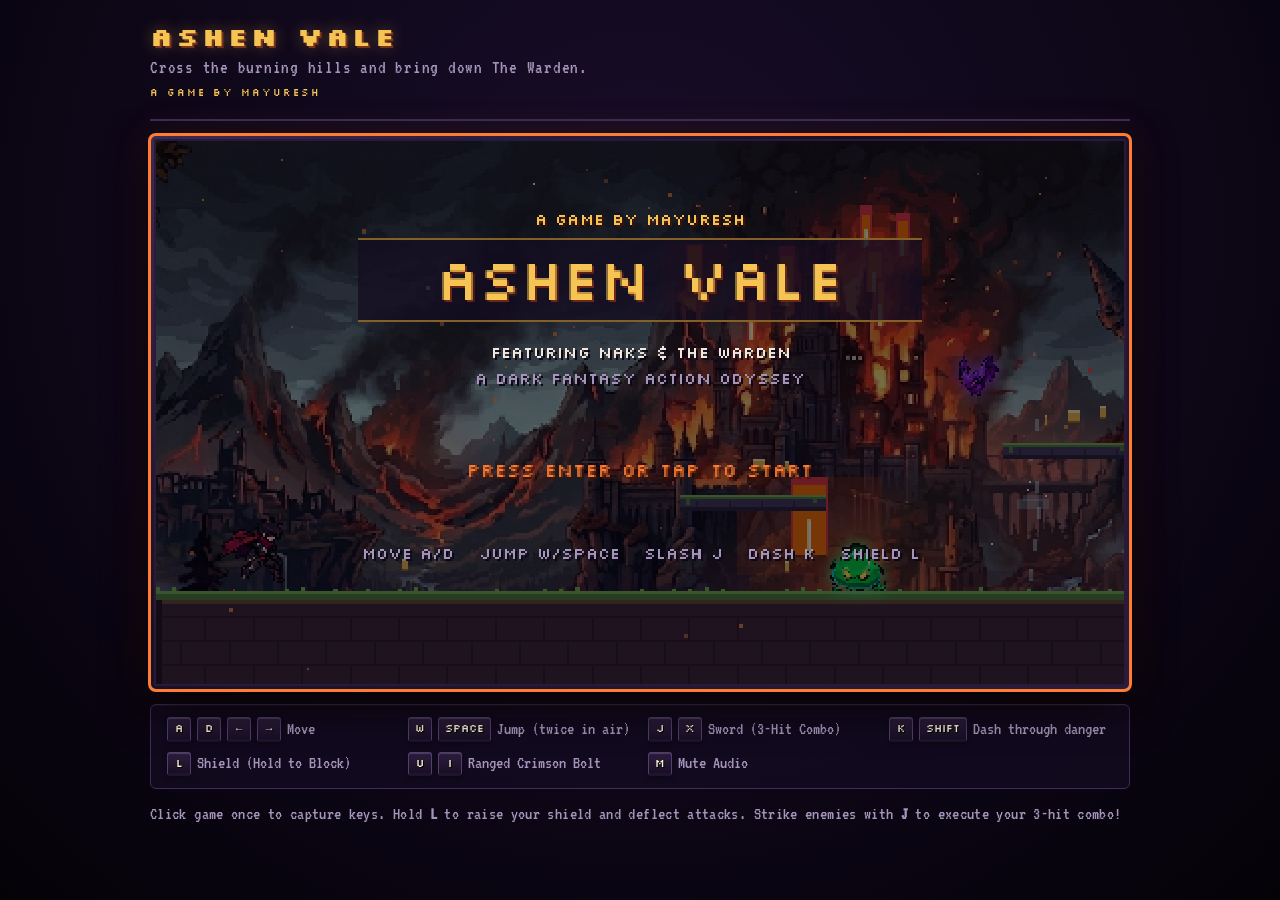
==== commit f6df5b50: "integrate reference panorama background, animated back effects, and dip kiss ending" ====
--- a/Ashen Vale.html
+++ b/Ashen Vale.html
@@ -294,6 +294,16 @@
   } catch (e) {}
   const PRINCESS_IMG = new Image();
   PRINCESS_IMG.src = "[data-uri]";
+  const BG_IMG = new Image();
+  BG_IMG.src = "[data-uri]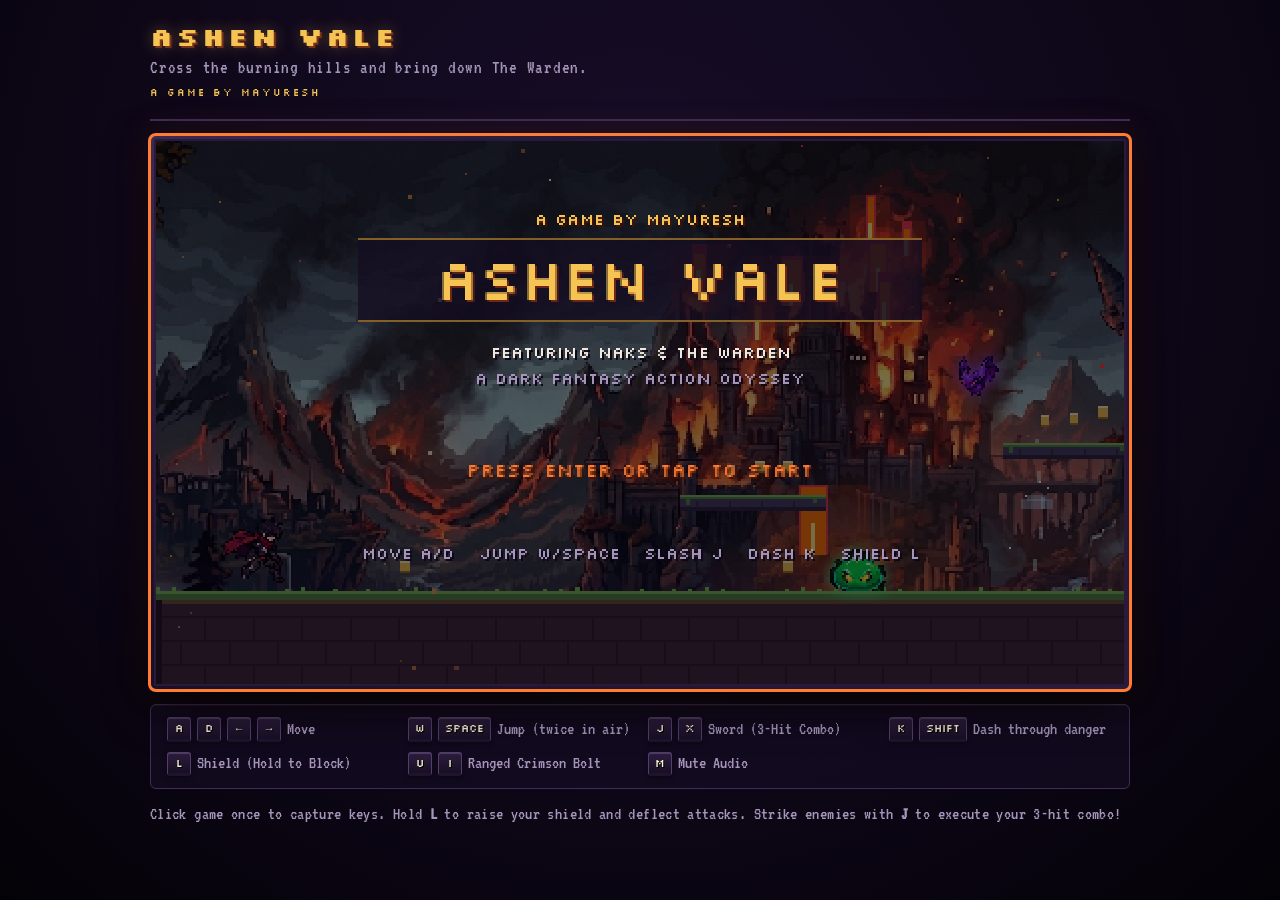
==== commit 1f7d2402: "add revived boss sprite atlas, animations, cutscenes, and dialog from reference images" ====
--- a/Ashen Vale.html
+++ b/Ashen Vale.html
@@ -261,7 +261,7 @@
      - Boss (The Warden): Reference Image 1
      - Princess (Riya): Reference Image 3
      ========================================================= */
-  const ATLAS_DATA = {"hero": {"idle_0": {"x": 282, "y": 59, "w": 73, "h": 107, "ox": 36.5, "oy": 108.0}, "idle_1": {"x": 370, "y": 60, "w": 65, "h": 106, "ox": 32.5, "oy": 107.0}, "idle_2": {"x": 435, "y": 59, "w": 75, "h": 107, "ox": 37.5, "oy": 108.0}, "idle_3": {"x": 520, "y": 59, "w": 68, "h": 107, "ox": 34.0, "oy": 108.0}, "idle_4": {"x": 588, "y": 59, "w": 78, "h": 107, "ox": 39.0, "oy": 108.0}, "walk_0": {"x": 711, "y": 62, "w": 79, "h": 104, "ox": 39.5, "oy": 105.0}, "walk_1": {"x": 804, "y": 61, "w": 60, "h": 105, "ox": 30.0, "oy": 106.0}, "walk_2": {"x": 874, "y": 62, "w": 60, "h": 104, "ox": 30.0, "oy": 105.0}, "walk_3": {"x": 946, "y": 61, "w": 61, "h": 105, "ox": 30.5, "oy": 106.0}, "walk_4": {"x": 1024, "y": 64, "w": 66, "h": 102, "ox": 33.0, "oy": 103.0}, "run_0": {"x": 1150, "y": 65, "w": 111, "h": 101, "ox": 55.5, "oy": 102.0}, "run_1": {"x": 1269, "y": 63, "w": 82, "h": 103, "ox": 41.0, "oy": 104.0}, "run_2": {"x": 1359, "y": 61, "w": 81, "h": 105, "ox": 40.5, "oy": 106.0}, "run_3": {"x": 1440, "y": 65, "w": 82, "h": 101, "ox": 41.0, "oy": 102.0}, "jump_0": {"x": 260, "y": 240, "w": 100, "h": 82, "ox": 50.0, "oy": 83.0}, "jump_1": {"x": 360, "y": 234, "w": 95, "h": 88, "ox": 47.5, "oy": 89.0}, "jump_2": {"x": 455, "y": 225, "w": 90, "h": 97, "ox": 45.0, "oy": 98.0}, "jump_3": {"x": 545, "y": 225, "w": 85, "h": 97, "ox": 42.5, "oy": 98.0}, "jump_4": {"x": 630, "y": 225, "w": 95, "h": 97, "ox": 47.5, "oy": 98.0}, "fall_0": {"x": 730, "y": 236, "w": 91, "h": 86, "ox": 45.5, "oy": 87.0}, "fall_1": {"x": 851, "y": 236, "w": 84, "h": 86, "ox": 42.0, "oy": 87.0}, "fall_2": {"x": 935, "y": 237, "w": 90, "h": 85, "ox": 45.0, "oy": 86.0}, "fall_3": {"x": 1025, "y": 239, "w": 85, "h": 83, "ox": 42.5, "oy": 84.0}, "fall_4": {"x": 1110, "y": 244, "w": 82, "h": 78, "ox": 41.0, "oy": 79.0}, "land_0": {"x": 1231, "y": 246, "w": 105, "h": 76, "ox": 52.5, "oy": 77.0}, "land_1": {"x": 1336, "y": 247, "w": 79, "h": 75, "ox": 39.5, "oy": 76.0}, "land_2": {"x": 1415, "y": 248, "w": 91, "h": 74, "ox": 45.5, "oy": 75.0}, "light_0": {"x": 25, "y": 385, "w": 110, "h": 123, "ox": 55.0, "oy": 124.0}, "light_1": {"x": 135, "y": 385, "w": 73, "h": 123, "ox": 36.5, "oy": 124.0}, "light_2": {"x": 228, "y": 411, "w": 77, "h": 97, "ox": 38.5, "oy": 98.0}, "light_3": {"x": 305, "y": 416, "w": 100, "h": 92, "ox": 50.0, "oy": 93.0}, "light_4": {"x": 405, "y": 393, "w": 121, "h": 115, "ox": 60.5, "oy": 116.0}, "heavy_0": {"x": 558, "y": 415, "w": 87, "h": 93, "ox": 43.5, "oy": 94.0}, "heavy_1": {"x": 645, "y": 415, "w": 72, "h": 93, "ox": 36.0, "oy": 94.0}, "heavy_2": {"x": 736, "y": 399, "w": 119, "h": 109, "ox": 59.5, "oy": 110.0}, "heavy_3": {"x": 855, "y": 391, "w": 163, "h": 117, "ox": 81.5, "oy": 118.0}, "spin_0": {"x": 1041, "y": 418, "w": 149, "h": 90, "ox": 74.5, "oy": 91.0}, "spin_1": {"x": 1205, "y": 418, "w": 143, "h": 90, "ox": 71.5, "oy": 91.0}, "spin_2": {"x": 1360, "y": 417, "w": 153, "h": 91, "ox": 76.5, "oy": 92.0}, "dash_atk_0": {"x": 20, "y": 575, "w": 115, "h": 79, "ox": 57.5, "oy": 79.0}, "dash_atk_1": {"x": 135, "y": 570, "w": 155, "h": 84, "ox": 77.5, "oy": 84.0}, "dash_atk_2": {"x": 290, "y": 566, "w": 130, "h": 88, "ox": 65.0, "oy": 88.0}, "air_atk_0": {"x": 430, "y": 574, "w": 120, "h": 80, "ox": 60.0, "oy": 80.0}, "air_atk_1": {"x": 550, "y": 540, "w": 170, "h": 114, "ox": 85.0, "oy": 114.0}, "air_atk_2": {"x": 720, "y": 563, "w": 195, "h": 91, "ox": 97.5, "oy": 91.0}, "combo_0": {"x": 915, "y": 581, "w": 95, "h": 73, "ox": 47.5, "oy": 73.0}, "combo_1": {"x": 1010, "y": 571, "w": 105, "h": 83, "ox": 52.5, "oy": 83.0}, "combo_2": {"x": 1115, "y": 555, "w": 170, "h": 99, "ox": 85.0, "oy": 99.0}, "combo_3": {"x": 1285, "y": 560, "w": 130, "h": 94, "ox": 65.0, "oy": 94.0}, "combo_4": {"x": 1415, "y": 575, "w": 93, "h": 79, "ox": 46.5, "oy": 79.0}, "shoot_0": {"x": 30, "y": 731, "w": 110, "h": 85, "ox": 55.0, "oy": 85.0}, "shoot_1": {"x": 140, "y": 732, "w": 115, "h": 84, "ox": 57.5, "oy": 84.0}, "shoot_2": {"x": 255, "y": 734, "w": 105, "h": 82, "ox": 52.5, "oy": 82.0}, "shoot_3": {"x": 360, "y": 736, "w": 110, "h": 80, "ox": 55.0, "oy": 80.0}, "dash_0": {"x": 475, "y": 734, "w": 205, "h": 82, "ox": 102.5, "oy": 82.0}, "dash_1": {"x": 680, "y": 721, "w": 240, "h": 95, "ox": 120.0, "oy": 95.0}, "wave_0": {"x": 920, "y": 715, "w": 140, "h": 101, "ox": 70.0, "oy": 101.0}, "wave_1": {"x": 1060, "y": 675, "w": 192, "h": 141, "ox": 96.0, "oy": 141.0}, "block_0": {"x": 1301, "y": 729, "w": 124, "h": 87, "ox": 62.0, "oy": 87.0}, "block_1": {"x": 1425, "y": 708, "w": 96, "h": 108, "ox": 48.0, "oy": 108.0}, "hurt_0": {"x": 21, "y": 884, "w": 98, "h": 104, "ox": 49.0, "oy": 105.0}, "hurt_1": {"x": 123, "y": 876, "w": 81, "h": 112, "ox": 40.5, "oy": 113.0}, "hurt_2": {"x": 206, "y": 899, "w": 94, "h": 89, "ox": 47.0, "oy": 90.0}, "hurt_3": {"x": 305, "y": 886, "w": 103, "h": 102, "ox": 51.5, "oy": 103.0}, "death_0": {"x": 444, "y": 888, "w": 111, "h": 100, "ox": 55.5, "oy": 101.0}, "death_1": {"x": 555, "y": 885, "w": 115, "h": 103, "ox": 57.5, "oy": 104.0}, "death_2": {"x": 670, "y": 912, "w": 115, "h": 76, "ox": 57.5, "oy": 77.0}, "death_3": {"x": 800, "y": 934, "w": 135, "h": 54, "ox": 67.5, "oy": 55.0}, "death_4": {"x": 935, "y": 913, "w": 110, "h": 75, "ox": 55.0, "oy": 76.0}, "taunt_0": {"x": 1045, "y": 883, "w": 120, "h": 105, "ox": 60.0, "oy": 106.0}, "crouch_0": {"x": 1165, "y": 895, "w": 120, "h": 93, "ox": 60.0, "oy": 94.0}, "cape_flare_0": {"x": 1285, "y": 876, "w": 160, "h": 112, "ox": 80.0, "oy": 113.0}, "back_view_0": {"x": 1445, "y": 879, "w": 60, "h": 109, "ox": 30.0, "oy": 110.0}, "sword_0": {"x": 135, "y": 385, "w": 73, "h": 123, "ox": 36.5, "oy": 124.0}, "sword_1": {"x": 405, "y": 393, "w": 121, "h": 115, "ox": 60.5, "oy": 116.0}, "sword_2": {"x": 736, "y": 399, "w": 119, "h": 109, "ox": 59.5, "oy": 110.0}, "sword_3": {"x": 855, "y": 391, "w": 163, "h": 117, "ox": 81.5, "oy": 118.0}, "sword_4": {"x": 1360, "y": 417, "w": 153, "h": 91, "ox": 76.5, "oy": 92.0}}, "boss": {"idle_0": {"x": 193, "y": 6, "w": 140, "h": 120, "ox": 68.7, "oy": 120.0}, "idle_1": {"x": 361, "y": 6, "w": 130, "h": 121, "ox": 62.3, "oy": 121.0}, "idle_2": {"x": 520, "y": 6, "w": 132, "h": 120, "ox": 61.4, "oy": 120.0}, "walk_0": {"x": 72, "y": 135, "w": 129, "h": 110, "ox": 58.8, "oy": 110.0}, "walk_1": {"x": 218, "y": 136, "w": 123, "h": 109, "ox": 54.3, "oy": 109.0}, "walk_2": {"x": 364, "y": 136, "w": 120, "h": 109, "ox": 56.0, "oy": 109.0}, "walk_3": {"x": 506, "y": 137, "w": 113, "h": 108, "ox": 54.2, "oy": 108.0}, "walk_4": {"x": 643, "y": 133, "w": 116, "h": 112, "ox": 47.2, "oy": 112.0}, "walk_5": {"x": 776, "y": 133, "w": 107, "h": 112, "ox": 40.4, "oy": 112.0}, "walk_6": {"x": 910, "y": 135, "w": 111, "h": 110, "ox": 45.8, "oy": 110.0}, "walk_7": {"x": 1049, "y": 137, "w": 112, "h": 108, "ox": 46.9, "oy": 108.0}, "walk_8": {"x": 1192, "y": 138, "w": 113, "h": 107, "ox": 47.8, "oy": 107.0}, "run_0": {"x": 64, "y": 265, "w": 134, "h": 108, "ox": 56.7, "oy": 108.0}, "run_1": {"x": 217, "y": 265, "w": 124, "h": 110, "ox": 39.3, "oy": 110.0}, "run_2": {"x": 360, "y": 265, "w": 126, "h": 110, "ox": 45.6, "oy": 110.0}, "run_3": {"x": 644, "y": 265, "w": 115, "h": 108, "ox": 47.4, "oy": 108.0}, "run_4": {"x": 772, "y": 264, "w": 128, "h": 115, "ox": 51.0, "oy": 115.0}, "run_5": {"x": 919, "y": 264, "w": 112, "h": 108, "ox": 44.0, "oy": 108.0}, "run_6": {"x": 1054, "y": 264, "w": 116, "h": 105, "ox": 55.1, "oy": 105.0}, "run_7": {"x": 1199, "y": 267, "w": 111, "h": 105, "ox": 41.0, "oy": 105.0}, "jump_0": {"x": 61, "y": 405, "w": 129, "h": 100, "ox": 69.2, "oy": 100.0}, "jump_1": {"x": 218, "y": 394, "w": 125, "h": 111, "ox": 66.8, "oy": 111.0}, "jump_2": {"x": 374, "y": 382, "w": 118, "h": 118, "ox": 33.8, "oy": 118.0}, "jump_3": {"x": 503, "y": 265, "w": 125, "h": 116, "ox": 50.2, "oy": 116.0}, "jump_4": {"x": 521, "y": 364, "w": 118, "h": 130, "ox": 43.6, "oy": 130.0}, "jump_5": {"x": 682, "y": 375, "w": 110, "h": 111, "ox": 24.9, "oy": 111.0}, "jump_6": {"x": 839, "y": 381, "w": 122, "h": 104, "ox": 52.6, "oy": 104.0}, "jump_7": {"x": 1022, "y": 395, "w": 121, "h": 110, "ox": 39.4, "oy": 110.0}, "land_0": {"x": 533, "y": 501, "w": 126, "h": 93, "ox": 57.5, "oy": 93.0}, "land_1": {"x": 697, "y": 505, "w": 142, "h": 88, "ox": 68.4, "oy": 88.0}, "land_2": {"x": 880, "y": 504, "w": 125, "h": 90, "ox": 66.1, "oy": 90.0}, "cleave_0": {"x": 58, "y": 605, "w": 140, "h": 107, "ox": 71.8, "oy": 107.0}, "cleave_1": {"x": 216, "y": 606, "w": 159, "h": 106, "ox": 64.4, "oy": 106.0}, "cleave_2": {"x": 392, "y": 609, "w": 128, "h": 103, "ox": 67.0, "oy": 103.0}, "cleave_3": {"x": 536, "y": 612, "w": 171, "h": 99, "ox": 84.7, "oy": 99.0}, "cleave_4": {"x": 730, "y": 607, "w": 170, "h": 105, "ox": 71.0, "oy": 105.0}, "cleave_5": {"x": 919, "y": 608, "w": 159, "h": 104, "ox": 60.6, "oy": 104.0}, "shield_0": {"x": 47, "y": 726, "w": 152, "h": 113, "ox": 68.2, "oy": 113.0}, "shield_1": {"x": 238, "y": 724, "w": 146, "h": 116, "ox": 69.5, "oy": 116.0}, "shield_2": {"x": 400, "y": 726, "w": 167, "h": 114, "ox": 74.7, "oy": 114.0}, "shield_3": {"x": 580, "y": 726, "w": 158, "h": 114, "ox": 73.6, "oy": 114.0}, "shoot_0": {"x": 770, "y": 736, "w": 221, "h": 106, "ox": 63.2, "oy": 106.0}, "shoot_1": {"x": 1024, "y": 745, "w": 167, "h": 99, "ox": 62.6, "oy": 99.0}, "shoot_2": {"x": 1182, "y": 736, "w": 131, "h": 108, "ox": 59.7, "oy": 108.0}, "shoot_3": {"x": 1327, "y": 757, "w": 146, "h": 88, "ox": 89.8, "oy": 88.0}, "hurt_0": {"x": 388, "y": 852, "w": 137, "h": 93, "ox": 73.2, "oy": 93.0}, "hurt_1": {"x": 591, "y": 854, "w": 137, "h": 98, "ox": 60.9, "oy": 98.0}, "hurt_2": {"x": 796, "y": 854, "w": 123, "h": 98, "ox": 63.4, "oy": 98.0}, "defeat_0": {"x": 58, "y": 932, "w": 145, "h": 85, "ox": 77.0, "oy": 85.0}, "defeat_1": {"x": 252, "y": 936, "w": 147, "h": 80, "ox": 77.6, "oy": 80.0}, "defeat_2": {"x": 450, "y": 934, "w": 146, "h": 80, "ox": 76.3, "oy": 80.0}, "defeat_3": {"x": 661, "y": 957, "w": 158, "h": 57, "ox": 81.0, "oy": 57.0}, "defeat_4": {"x": 876, "y": 967, "w": 183, "h": 48, "ox": 97.2, "oy": 48.0}, "defeat_5": {"x": 1101, "y": 978, "w": 167, "h": 37, "ox": 87.8, "oy": 37.0}, "defeat_6": {"x": 1311, "y": 956, "w": 166, "h": 60, "ox": 83.9, "oy": 60.0}, "stand": {"x": 193, "y": 6, "w": 140, "h": 120, "ox": 68.7, "oy": 120.0}, "walk": {"x": 72, "y": 135, "w": 129, "h": 110, "ox": 58.8, "oy": 110.0}, "run": {"x": 64, "y": 265, "w": 134, "h": 108, "ox": 56.7, "oy": 108.0}, "jump": {"x": 503, "y": 265, "w": 125, "h": 116, "ox": 50.2, "oy": 116.0}, "dive": {"x": 521, "y": 364, "w": 118, "h": 130, "ox": 43.6, "oy": 130.0}, "cleave": {"x": 730, "y": 607, "w": 170, "h": 105, "ox": 71.0, "oy": 105.0}, "block": {"x": 238, "y": 724, "w": 146, "h": 116, "ox": 69.5, "oy": 116.0}, "shoot_aim": {"x": 770, "y": 736, "w": 221, "h": 106, "ox": 63.2, "oy": 106.0}, "shoot_blast": {"x": 1024, "y": 745, "w": 167, "h": 99, "ox": 62.6, "oy": 99.0}, "stagger": {"x": 591, "y": 854, "w": 137, "h": 98, "ox": 60.9, "oy": 98.0}, "defeat": {"x": 1311, "y": 956, "w": 166, "h": 60, "ox": 83.9, "oy": 60.0}}, "princess": {"idle_0": {"x": 4, "y": 4, "w": 70, "h": 85, "ox": 40.0, "oy": 84.0}, "idle_1": {"x": 78, "y": 4, "w": 60, "h": 85, "ox": 35.0, "oy": 84.0}, "idle_2": {"x": 142, "y": 4, "w": 63, "h": 85, "ox": 39.0, "oy": 84.0}, "idle_3": {"x": 209, "y": 4, "w": 65, "h": 85, "ox": 38.0, "oy": 84.0}, "walk_0": {"x": 278, "y": 4, "w": 76, "h": 85, "ox": 48.0, "oy": 84.0}, "walk_1": {"x": 358, "y": 4, "w": 75, "h": 85, "ox": 50.0, "oy": 84.0}, "walk_2": {"x": 437, "y": 4, "w": 71, "h": 85, "ox": 47.0, "oy": 84.0}, "magic_0": {"x": 512, "y": 4, "w": 117, "h": 87, "ox": 68.0, "oy": 86.0}, "magic_1": {"x": 633, "y": 4, "w": 126, "h": 100, "ox": 79.0, "oy": 99.0}, "magic_2": {"x": 763, "y": 4, "w": 126, "h": 100, "ox": 77.0, "oy": 99.0}}, "enemies": {"slime_idle_0": {"x": 21, "y": 129, "w": 102, "h": 75, "ox": 51.0, "oy": 75.0}, "slime_idle_1": {"x": 135, "y": 131, "w": 107, "h": 75, "ox": 53.5, "oy": 75.0}, "slime_idle_2": {"x": 255, "y": 119, "w": 100, "h": 85, "ox": 50.0, "oy": 85.0}, "slime_walk_0": {"x": 363, "y": 135, "w": 132, "h": 71, "ox": 66.0, "oy": 71.0}, "slime_walk_1": {"x": 495, "y": 129, "w": 120, "h": 77, "ox": 60.0, "oy": 77.0}, "slime_jump_0": {"x": 615, "y": 93, "w": 115, "h": 111, "ox": 57.5, "oy": 111.0}, "slime_jump_1": {"x": 733, "y": 112, "w": 112, "h": 94, "ox": 56.0, "oy": 94.0}, "slime_jump_2": {"x": 853, "y": 85, "w": 109, "h": 119, "ox": 54.5, "oy": 119.0}, "slime_attack": {"x": 971, "y": 95, "w": 299, "h": 116, "ox": 149.5, "oy": 116.0}, "slime_hurt_0": {"x": 1295, "y": 114, "w": 100, "h": 92, "ox": 50.0, "oy": 92.0}, "slime_hurt_1": {"x": 1411, "y": 113, "w": 103, "h": 92, "ox": 51.5, "oy": 92.0}, "slime_death_0": {"x": 1527, "y": 98, "w": 113, "h": 113, "ox": 56.5, "oy": 113.0}, "slime_death_1": {"x": 1640, "y": 95, "w": 112, "h": 115, "ox": 56.0, "oy": 115.0}, "skel_idle_0": {"x": 21, "y": 372, "w": 85, "h": 136, "ox": 42.5, "oy": 136.0}, "skel_idle_1": {"x": 124, "y": 368, "w": 101, "h": 139, "ox": 50.5, "oy": 139.0}, "skel_idle_2": {"x": 247, "y": 367, "w": 89, "h": 141, "ox": 44.5, "oy": 141.0}, "skel_walk_0": {"x": 363, "y": 374, "w": 114, "h": 134, "ox": 57.0, "oy": 134.0}, "skel_walk_1": {"x": 491, "y": 376, "w": 93, "h": 131, "ox": 46.5, "oy": 131.0}, "skel_walk_2": {"x": 594, "y": 377, "w": 73, "h": 131, "ox": 36.5, "oy": 131.0}, "skel_jump_0": {"x": 713, "y": 351, "w": 92, "h": 130, "ox": 46.0, "oy": 130.0}, "skel_jump_1": {"x": 814, "y": 369, "w": 101, "h": 100, "ox": 50.5, "oy": 100.0}, "skel_atk_0": {"x": 920, "y": 367, "w": 142, "h": 144, "ox": 71.0, "oy": 144.0}, "skel_atk_1": {"x": 1075, "y": 358, "w": 179, "h": 149, "ox": 89.5, "oy": 149.0}, "skel_hurt_0": {"x": 1270, "y": 378, "w": 89, "h": 131, "ox": 44.5, "oy": 131.0}, "skel_hurt_1": {"x": 1363, "y": 378, "w": 123, "h": 129, "ox": 61.5, "oy": 129.0}, "skel_death_0": {"x": 1501, "y": 378, "w": 101, "h": 131, "ox": 50.5, "oy": 131.0}, "skel_death_1": {"x": 1606, "y": 408, "w": 80, "h": 99, "ox": 40.0, "oy": 99.0}, "skel_death_2": {"x": 1686, "y": 409, "w": 68, "h": 100, "ox": 34.0, "oy": 100.0}, "bat_idle_0": {"x": 16, "y": 695, "w": 111, "h": 70, "ox": 55.5, "oy": 35.0}, "bat_idle_1": {"x": 143, "y": 678, "w": 72, "h": 72, "ox": 36.0, "oy": 36.0}, "bat_idle_2": {"x": 246, "y": 667, "w": 89, "h": 88, "ox": 44.5, "oy": 44.0}, "bat_move_0": {"x": 361, "y": 662, "w": 159, "h": 113, "ox": 79.5, "oy": 56.5}, "bat_move_1": {"x": 520, "y": 666, "w": 182, "h": 109, "ox": 91.0, "oy": 54.5}, "bat_fly_0": {"x": 720, "y": 660, "w": 233, "h": 77, "ox": 116.5, "oy": 38.5}, "bat_dive_0": {"x": 964, "y": 662, "w": 135, "h": 104, "ox": 67.5, "oy": 52.0}, "bat_dive_1": {"x": 1118, "y": 644, "w": 188, "h": 151, "ox": 94.0, "oy": 75.5}, "bat_hurt_0": {"x": 1322, "y": 677, "w": 149, "h": 89, "ox": 74.5, "oy": 44.5}, "bat_hurt_1": {"x": 1487, "y": 663, "w": 110, "h": 96, "ox": 55.0, "oy": 48.0}, "bat_death_0": {"x": 1605, "y": 671, "w": 90, "h": 101, "ox": 45.0, "oy": 50.5}, "bat_death_1": {"x": 1695, "y": 669, "w": 57, "h": 79, "ox": 28.5, "oy": 39.5}, "slime_move_0": {"x": 363, "y": 135, "w": 132, "h": 71, "ox": 66.0, "oy": 71.0}, "slime_move_1": {"x": 495, "y": 129, "w": 120, "h": 77, "ox": 60.0, "oy": 77.0}, "slime_squash": {"x": 615, "y": 93, "w": 115, "h": 111, "ox": 57.5, "oy": 111.0}, "slime_jump": {"x": 853, "y": 85, "w": 109, "h": 119, "ox": 54.5, "oy": 119.0}, "slime_land": {"x": 615, "y": 93, "w": 115, "h": 111, "ox": 57.5, "oy": 111.0}, "slime_hurt": {"x": 1295, "y": 114, "w": 100, "h": 92, "ox": 50.0, "oy": 92.0}, "slime_splash": {"x": 971, "y": 95, "w": 299, "h": 116, "ox": 149.5, "oy": 116.0}, "skel_idle": {"x": 21, "y": 372, "w": 85, "h": 136, "ox": 42.5, "oy": 136.0}, "skel_slash": {"x": 1075, "y": 358, "w": 179, "h": 149, "ox": 89.5, "oy": 149.0}, "skel_shield": {"x": 920, "y": 367, "w": 142, "h": 144, "ox": 71.0, "oy": 144.0}, "skel_hurt": {"x": 1270, "y": 378, "w": 89, "h": 131, "ox": 44.5, "oy": 131.0}, "bat_fly_up": {"x": 720, "y": 660, "w": 233, "h": 77, "ox": 116.5, "oy": 38.5}, "bat_fly_glide": {"x": 361, "y": 662, "w": 159, "h": 113, "ox": 79.5, "oy": 56.5}, "bat_fly_down": {"x": 246, "y": 667, "w": 89, "h": 88, "ox": 44.5, "oy": 44.0}, "bat_dive": {"x": 1118, "y": 644, "w": 188, "h": 151, "ox": 94.0, "oy": 75.5}, "bat_sleep": {"x": 143, "y": 678, "w": 72, "h": 72, "ox": 36.0, "oy": 36.0}}};
+  const ATLAS_DATA = {"boss2": {"idle_0": {"x": 585, "y": 34, "w": 170, "h": 160, "ox": 85.0, "oy": 160.0}, "idle_1": {"x": 755, "y": 55, "w": 110, "h": 140, "ox": 55.0, "oy": 140.0}, "idle_2": {"x": 865, "y": 65, "w": 125, "h": 130, "ox": 62.5, "oy": 130.0}, "fly_up": {"x": 10, "y": 325, "w": 90, "h": 60, "ox": 45.0, "oy": 60.0}, "fly_down": {"x": 100, "y": 325, "w": 90, "h": 60, "ox": 45.0, "oy": 60.0}, "hover": {"x": 190, "y": 325, "w": 90, "h": 60, "ox": 45.0, "oy": 60.0}, "dash_air": {"x": 280, "y": 320, "w": 100, "h": 65, "ox": 50.0, "oy": 65.0}, "laser_charge_0": {"x": 390, "y": 305, "w": 145, "h": 80, "ox": 72.5, "oy": 80.0}, "laser_charge_1": {"x": 535, "y": 305, "w": 140, "h": 80, "ox": 70.0, "oy": 80.0}, "laser_fire": {"x": 675, "y": 295, "w": 105, "h": 90, "ox": 52.5, "oy": 90.0}, "laser_beam": {"x": 780, "y": 330, "w": 244, "h": 35, "ox": 0.0, "oy": 17.5}, "blade_throw": {"x": 390, "y": 410, "w": 110, "h": 75, "ox": 55.0, "oy": 75.0}, "energy_blade": {"x": 590, "y": 430, "w": 60, "h": 40, "ox": 30.0, "oy": 20.0}, "aerial_slash_prep": {"x": 740, "y": 405, "w": 115, "h": 80, "ox": 57.5, "oy": 80.0}, "aerial_slash_strike": {"x": 855, "y": 395, "w": 135, "h": 90, "ox": 67.5, "oy": 90.0}, "dive_bomb_air": {"x": 100, "y": 505, "w": 85, "h": 80, "ox": 42.5, "oy": 80.0}, "dive_bomb_crater": {"x": 185, "y": 495, "w": 115, "h": 90, "ox": 57.5, "oy": 90.0}, "spin_attack_0": {"x": 310, "y": 505, "w": 105, "h": 80, "ox": 52.5, "oy": 80.0}, "spin_attack_1": {"x": 415, "y": 500, "w": 120, "h": 85, "ox": 60.0, "oy": 85.0}, "blade_barrage": {"x": 550, "y": 500, "w": 215, "h": 85, "ox": 107.5, "oy": 85.0}, "wing_blades": {"x": 780, "y": 505, "w": 220, "h": 80, "ox": 110.0, "oy": 80.0}, "resurrect_warden_fallen": {"x": 15, "y": 125, "w": 100, "h": 70, "ox": 50.0, "oy": 70.0}, "resurrect_skel_carry": {"x": 135, "y": 150, "w": 90, "h": 45, "ox": 45.0, "oy": 45.0}, "resurrect_warden_kneel": {"x": 260, "y": 135, "w": 95, "h": 60, "ox": 47.5, "oy": 60.0}, "resurrect_flame_pillar": {"x": 350, "y": 105, "w": 45, "h": 90, "ox": 22.5, "oy": 90.0}, "trans_burst": {"x": 100, "y": 610, "w": 85, "h": 70, "ox": 42.5, "oy": 70.0}, "trans_king": {"x": 185, "y": 595, "w": 125, "h": 85, "ox": 62.5, "oy": 85.0}, "true_form_rise": {"x": 400, "y": 60, "w": 180, "h": 135, "ox": 90.0, "oy": 135.0}, "teleport_vanish": {"x": 315, "y": 605, "w": 60, "h": 75, "ox": 30.0, "oy": 75.0}, "teleport_appear": {"x": 375, "y": 600, "w": 110, "h": 80, "ox": 55.0, "oy": 80.0}, "summon_minions": {"x": 500, "y": 600, "w": 255, "h": 80, "ox": 127.5, "oy": 80.0}, "hurt": {"x": 770, "y": 605, "w": 75, "h": 75, "ox": 37.5, "oy": 75.0}, "death_burst": {"x": 865, "y": 595, "w": 130, "h": 85, "ox": 65.0, "oy": 85.0}, "dialog_portrait": {"x": 0, "y": 685, "w": 420, "h": 146, "ox": 210.0, "oy": 73.0}, "dialog_skull": {"x": 0, "y": 685, "w": 190, "h": 146, "ox": 95.0, "oy": 146.0}}, "hero": {"idle_0": {"x": 282, "y": 59, "w": 73, "h": 107, "ox": 36.5, "oy": 108.0}, "idle_1": {"x": 370, "y": 60, "w": 65, "h": 106, "ox": 32.5, "oy": 107.0}, "idle_2": {"x": 435, "y": 59, "w": 75, "h": 107, "ox": 37.5, "oy": 108.0}, "idle_3": {"x": 520, "y": 59, "w": 68, "h": 107, "ox": 34.0, "oy": 108.0}, "idle_4": {"x": 588, "y": 59, "w": 78, "h": 107, "ox": 39.0, "oy": 108.0}, "walk_0": {"x": 711, "y": 62, "w": 79, "h": 104, "ox": 39.5, "oy": 105.0}, "walk_1": {"x": 804, "y": 61, "w": 60, "h": 105, "ox": 30.0, "oy": 106.0}, "walk_2": {"x": 874, "y": 62, "w": 60, "h": 104, "ox": 30.0, "oy": 105.0}, "walk_3": {"x": 946, "y": 61, "w": 61, "h": 105, "ox": 30.5, "oy": 106.0}, "walk_4": {"x": 1024, "y": 64, "w": 66, "h": 102, "ox": 33.0, "oy": 103.0}, "run_0": {"x": 1150, "y": 65, "w": 111, "h": 101, "ox": 55.5, "oy": 102.0}, "run_1": {"x": 1269, "y": 63, "w": 82, "h": 103, "ox": 41.0, "oy": 104.0}, "run_2": {"x": 1359, "y": 61, "w": 81, "h": 105, "ox": 40.5, "oy": 106.0}, "run_3": {"x": 1440, "y": 65, "w": 82, "h": 101, "ox": 41.0, "oy": 102.0}, "jump_0": {"x": 260, "y": 240, "w": 100, "h": 82, "ox": 50.0, "oy": 83.0}, "jump_1": {"x": 360, "y": 234, "w": 95, "h": 88, "ox": 47.5, "oy": 89.0}, "jump_2": {"x": 455, "y": 225, "w": 90, "h": 97, "ox": 45.0, "oy": 98.0}, "jump_3": {"x": 545, "y": 225, "w": 85, "h": 97, "ox": 42.5, "oy": 98.0}, "jump_4": {"x": 630, "y": 225, "w": 95, "h": 97, "ox": 47.5, "oy": 98.0}, "fall_0": {"x": 730, "y": 236, "w": 91, "h": 86, "ox": 45.5, "oy": 87.0}, "fall_1": {"x": 851, "y": 236, "w": 84, "h": 86, "ox": 42.0, "oy": 87.0}, "fall_2": {"x": 935, "y": 237, "w": 90, "h": 85, "ox": 45.0, "oy": 86.0}, "fall_3": {"x": 1025, "y": 239, "w": 85, "h": 83, "ox": 42.5, "oy": 84.0}, "fall_4": {"x": 1110, "y": 244, "w": 82, "h": 78, "ox": 41.0, "oy": 79.0}, "land_0": {"x": 1231, "y": 246, "w": 105, "h": 76, "ox": 52.5, "oy": 77.0}, "land_1": {"x": 1336, "y": 247, "w": 79, "h": 75, "ox": 39.5, "oy": 76.0}, "land_2": {"x": 1415, "y": 248, "w": 91, "h": 74, "ox": 45.5, "oy": 75.0}, "light_0": {"x": 25, "y": 385, "w": 110, "h": 123, "ox": 55.0, "oy": 124.0}, "light_1": {"x": 135, "y": 385, "w": 73, "h": 123, "ox": 36.5, "oy": 124.0}, "light_2": {"x": 228, "y": 411, "w": 77, "h": 97, "ox": 38.5, "oy": 98.0}, "light_3": {"x": 305, "y": 416, "w": 100, "h": 92, "ox": 50.0, "oy": 93.0}, "light_4": {"x": 405, "y": 393, "w": 121, "h": 115, "ox": 60.5, "oy": 116.0}, "heavy_0": {"x": 558, "y": 415, "w": 87, "h": 93, "ox": 43.5, "oy": 94.0}, "heavy_1": {"x": 645, "y": 415, "w": 72, "h": 93, "ox": 36.0, "oy": 94.0}, "heavy_2": {"x": 736, "y": 399, "w": 119, "h": 109, "ox": 59.5, "oy": 110.0}, "heavy_3": {"x": 855, "y": 391, "w": 163, "h": 117, "ox": 81.5, "oy": 118.0}, "spin_0": {"x": 1041, "y": 418, "w": 149, "h": 90, "ox": 74.5, "oy": 91.0}, "spin_1": {"x": 1205, "y": 418, "w": 143, "h": 90, "ox": 71.5, "oy": 91.0}, "spin_2": {"x": 1360, "y": 417, "w": 153, "h": 91, "ox": 76.5, "oy": 92.0}, "dash_atk_0": {"x": 20, "y": 575, "w": 115, "h": 79, "ox": 57.5, "oy": 79.0}, "dash_atk_1": {"x": 135, "y": 570, "w": 155, "h": 84, "ox": 77.5, "oy": 84.0}, "dash_atk_2": {"x": 290, "y": 566, "w": 130, "h": 88, "ox": 65.0, "oy": 88.0}, "air_atk_0": {"x": 430, "y": 574, "w": 120, "h": 80, "ox": 60.0, "oy": 80.0}, "air_atk_1": {"x": 550, "y": 540, "w": 170, "h": 114, "ox": 85.0, "oy": 114.0}, "air_atk_2": {"x": 720, "y": 563, "w": 195, "h": 91, "ox": 97.5, "oy": 91.0}, "combo_0": {"x": 915, "y": 581, "w": 95, "h": 73, "ox": 47.5, "oy": 73.0}, "combo_1": {"x": 1010, "y": 571, "w": 105, "h": 83, "ox": 52.5, "oy": 83.0}, "combo_2": {"x": 1115, "y": 555, "w": 170, "h": 99, "ox": 85.0, "oy": 99.0}, "combo_3": {"x": 1285, "y": 560, "w": 130, "h": 94, "ox": 65.0, "oy": 94.0}, "combo_4": {"x": 1415, "y": 575, "w": 93, "h": 79, "ox": 46.5, "oy": 79.0}, "shoot_0": {"x": 30, "y": 731, "w": 110, "h": 85, "ox": 55.0, "oy": 85.0}, "shoot_1": {"x": 140, "y": 732, "w": 115, "h": 84, "ox": 57.5, "oy": 84.0}, "shoot_2": {"x": 255, "y": 734, "w": 105, "h": 82, "ox": 52.5, "oy": 82.0}, "shoot_3": {"x": 360, "y": 736, "w": 110, "h": 80, "ox": 55.0, "oy": 80.0}, "dash_0": {"x": 475, "y": 734, "w": 205, "h": 82, "ox": 102.5, "oy": 82.0}, "dash_1": {"x": 680, "y": 721, "w": 240, "h": 95, "ox": 120.0, "oy": 95.0}, "wave_0": {"x": 920, "y": 715, "w": 140, "h": 101, "ox": 70.0, "oy": 101.0}, "wave_1": {"x": 1060, "y": 675, "w": 192, "h": 141, "ox": 96.0, "oy": 141.0}, "block_0": {"x": 1301, "y": 729, "w": 124, "h": 87, "ox": 62.0, "oy": 87.0}, "block_1": {"x": 1425, "y": 708, "w": 96, "h": 108, "ox": 48.0, "oy": 108.0}, "hurt_0": {"x": 21, "y": 884, "w": 98, "h": 104, "ox": 49.0, "oy": 105.0}, "hurt_1": {"x": 123, "y": 876, "w": 81, "h": 112, "ox": 40.5, "oy": 113.0}, "hurt_2": {"x": 206, "y": 899, "w": 94, "h": 89, "ox": 47.0, "oy": 90.0}, "hurt_3": {"x": 305, "y": 886, "w": 103, "h": 102, "ox": 51.5, "oy": 103.0}, "death_0": {"x": 444, "y": 888, "w": 111, "h": 100, "ox": 55.5, "oy": 101.0}, "death_1": {"x": 555, "y": 885, "w": 115, "h": 103, "ox": 57.5, "oy": 104.0}, "death_2": {"x": 670, "y": 912, "w": 115, "h": 76, "ox": 57.5, "oy": 77.0}, "death_3": {"x": 800, "y": 934, "w": 135, "h": 54, "ox": 67.5, "oy": 55.0}, "death_4": {"x": 935, "y": 913, "w": 110, "h": 75, "ox": 55.0, "oy": 76.0}, "taunt_0": {"x": 1045, "y": 883, "w": 120, "h": 105, "ox": 60.0, "oy": 106.0}, "crouch_0": {"x": 1165, "y": 895, "w": 120, "h": 93, "ox": 60.0, "oy": 94.0}, "cape_flare_0": {"x": 1285, "y": 876, "w": 160, "h": 112, "ox": 80.0, "oy": 113.0}, "back_view_0": {"x": 1445, "y": 879, "w": 60, "h": 109, "ox": 30.0, "oy": 110.0}, "sword_0": {"x": 135, "y": 385, "w": 73, "h": 123, "ox": 36.5, "oy": 124.0}, "sword_1": {"x": 405, "y": 393, "w": 121, "h": 115, "ox": 60.5, "oy": 116.0}, "sword_2": {"x": 736, "y": 399, "w": 119, "h": 109, "ox": 59.5, "oy": 110.0}, "sword_3": {"x": 855, "y": 391, "w": 163, "h": 117, "ox": 81.5, "oy": 118.0}, "sword_4": {"x": 1360, "y": 417, "w": 153, "h": 91, "ox": 76.5, "oy": 92.0}}, "boss": {"idle_0": {"x": 193, "y": 6, "w": 140, "h": 120, "ox": 68.7, "oy": 120.0}, "idle_1": {"x": 361, "y": 6, "w": 130, "h": 121, "ox": 62.3, "oy": 121.0}, "idle_2": {"x": 520, "y": 6, "w": 132, "h": 120, "ox": 61.4, "oy": 120.0}, "walk_0": {"x": 72, "y": 135, "w": 129, "h": 110, "ox": 58.8, "oy": 110.0}, "walk_1": {"x": 218, "y": 136, "w": 123, "h": 109, "ox": 54.3, "oy": 109.0}, "walk_2": {"x": 364, "y": 136, "w": 120, "h": 109, "ox": 56.0, "oy": 109.0}, "walk_3": {"x": 506, "y": 137, "w": 113, "h": 108, "ox": 54.2, "oy": 108.0}, "walk_4": {"x": 643, "y": 133, "w": 116, "h": 112, "ox": 47.2, "oy": 112.0}, "walk_5": {"x": 776, "y": 133, "w": 107, "h": 112, "ox": 40.4, "oy": 112.0}, "walk_6": {"x": 910, "y": 135, "w": 111, "h": 110, "ox": 45.8, "oy": 110.0}, "walk_7": {"x": 1049, "y": 137, "w": 112, "h": 108, "ox": 46.9, "oy": 108.0}, "walk_8": {"x": 1192, "y": 138, "w": 113, "h": 107, "ox": 47.8, "oy": 107.0}, "run_0": {"x": 64, "y": 265, "w": 134, "h": 108, "ox": 56.7, "oy": 108.0}, "run_1": {"x": 217, "y": 265, "w": 124, "h": 110, "ox": 39.3, "oy": 110.0}, "run_2": {"x": 360, "y": 265, "w": 126, "h": 110, "ox": 45.6, "oy": 110.0}, "run_3": {"x": 644, "y": 265, "w": 115, "h": 108, "ox": 47.4, "oy": 108.0}, "run_4": {"x": 772, "y": 264, "w": 128, "h": 115, "ox": 51.0, "oy": 115.0}, "run_5": {"x": 919, "y": 264, "w": 112, "h": 108, "ox": 44.0, "oy": 108.0}, "run_6": {"x": 1054, "y": 264, "w": 116, "h": 105, "ox": 55.1, "oy": 105.0}, "run_7": {"x": 1199, "y": 267, "w": 111, "h": 105, "ox": 41.0, "oy": 105.0}, "jump_0": {"x": 61, "y": 405, "w": 129, "h": 100, "ox": 69.2, "oy": 100.0}, "jump_1": {"x": 218, "y": 394, "w": 125, "h": 111, "ox": 66.8, "oy": 111.0}, "jump_2": {"x": 374, "y": 382, "w": 118, "h": 118, "ox": 33.8, "oy": 118.0}, "jump_3": {"x": 503, "y": 265, "w": 125, "h": 116, "ox": 50.2, "oy": 116.0}, "jump_4": {"x": 521, "y": 364, "w": 118, "h": 130, "ox": 43.6, "oy": 130.0}, "jump_5": {"x": 682, "y": 375, "w": 110, "h": 111, "ox": 24.9, "oy": 111.0}, "jump_6": {"x": 839, "y": 381, "w": 122, "h": 104, "ox": 52.6, "oy": 104.0}, "jump_7": {"x": 1022, "y": 395, "w": 121, "h": 110, "ox": 39.4, "oy": 110.0}, "land_0": {"x": 533, "y": 501, "w": 126, "h": 93, "ox": 57.5, "oy": 93.0}, "land_1": {"x": 697, "y": 505, "w": 142, "h": 88, "ox": 68.4, "oy": 88.0}, "land_2": {"x": 880, "y": 504, "w": 125, "h": 90, "ox": 66.1, "oy": 90.0}, "cleave_0": {"x": 58, "y": 605, "w": 140, "h": 107, "ox": 71.8, "oy": 107.0}, "cleave_1": {"x": 216, "y": 606, "w": 159, "h": 106, "ox": 64.4, "oy": 106.0}, "cleave_2": {"x": 392, "y": 609, "w": 128, "h": 103, "ox": 67.0, "oy": 103.0}, "cleave_3": {"x": 536, "y": 612, "w": 171, "h": 99, "ox": 84.7, "oy": 99.0}, "cleave_4": {"x": 730, "y": 607, "w": 170, "h": 105, "ox": 71.0, "oy": 105.0}, "cleave_5": {"x": 919, "y": 608, "w": 159, "h": 104, "ox": 60.6, "oy": 104.0}, "shield_0": {"x": 47, "y": 726, "w": 152, "h": 113, "ox": 68.2, "oy": 113.0}, "shield_1": {"x": 238, "y": 724, "w": 146, "h": 116, "ox": 69.5, "oy": 116.0}, "shield_2": {"x": 400, "y": 726, "w": 167, "h": 114, "ox": 74.7, "oy": 114.0}, "shield_3": {"x": 580, "y": 726, "w": 158, "h": 114, "ox": 73.6, "oy": 114.0}, "shoot_0": {"x": 770, "y": 736, "w": 221, "h": 106, "ox": 63.2, "oy": 106.0}, "shoot_1": {"x": 1024, "y": 745, "w": 167, "h": 99, "ox": 62.6, "oy": 99.0}, "shoot_2": {"x": 1182, "y": 736, "w": 131, "h": 108, "ox": 59.7, "oy": 108.0}, "shoot_3": {"x": 1327, "y": 757, "w": 146, "h": 88, "ox": 89.8, "oy": 88.0}, "hurt_0": {"x": 388, "y": 852, "w": 137, "h": 93, "ox": 73.2, "oy": 93.0}, "hurt_1": {"x": 591, "y": 854, "w": 137, "h": 98, "ox": 60.9, "oy": 98.0}, "hurt_2": {"x": 796, "y": 854, "w": 123, "h": 98, "ox": 63.4, "oy": 98.0}, "defeat_0": {"x": 58, "y": 932, "w": 145, "h": 85, "ox": 77.0, "oy": 85.0}, "defeat_1": {"x": 252, "y": 936, "w": 147, "h": 80, "ox": 77.6, "oy": 80.0}, "defeat_2": {"x": 450, "y": 934, "w": 146, "h": 80, "ox": 76.3, "oy": 80.0}, "defeat_3": {"x": 661, "y": 957, "w": 158, "h": 57, "ox": 81.0, "oy": 57.0}, "defeat_4": {"x": 876, "y": 967, "w": 183, "h": 48, "ox": 97.2, "oy": 48.0}, "defeat_5": {"x": 1101, "y": 978, "w": 167, "h": 37, "ox": 87.8, "oy": 37.0}, "defeat_6": {"x": 1311, "y": 956, "w": 166, "h": 60, "ox": 83.9, "oy": 60.0}, "stand": {"x": 193, "y": 6, "w": 140, "h": 120, "ox": 68.7, "oy": 120.0}, "walk": {"x": 72, "y": 135, "w": 129, "h": 110, "ox": 58.8, "oy": 110.0}, "run": {"x": 64, "y": 265, "w": 134, "h": 108, "ox": 56.7, "oy": 108.0}, "jump": {"x": 503, "y": 265, "w": 125, "h": 116, "ox": 50.2, "oy": 116.0}, "dive": {"x": 521, "y": 364, "w": 118, "h": 130, "ox": 43.6, "oy": 130.0}, "cleave": {"x": 730, "y": 607, "w": 170, "h": 105, "ox": 71.0, "oy": 105.0}, "block": {"x": 238, "y": 724, "w": 146, "h": 116, "ox": 69.5, "oy": 116.0}, "shoot_aim": {"x": 770, "y": 736, "w": 221, "h": 106, "ox": 63.2, "oy": 106.0}, "shoot_blast": {"x": 1024, "y": 745, "w": 167, "h": 99, "ox": 62.6, "oy": 99.0}, "stagger": {"x": 591, "y": 854, "w": 137, "h": 98, "ox": 60.9, "oy": 98.0}, "defeat": {"x": 1311, "y": 956, "w": 166, "h": 60, "ox": 83.9, "oy": 60.0}}, "princess": {"idle_0": {"x": 4, "y": 4, "w": 70, "h": 85, "ox": 40.0, "oy": 84.0}, "idle_1": {"x": 78, "y": 4, "w": 60, "h": 85, "ox": 35.0, "oy": 84.0}, "idle_2": {"x": 142, "y": 4, "w": 63, "h": 85, "ox": 39.0, "oy": 84.0}, "idle_3": {"x": 209, "y": 4, "w": 65, "h": 85, "ox": 38.0, "oy": 84.0}, "walk_0": {"x": 278, "y": 4, "w": 76, "h": 85, "ox": 48.0, "oy": 84.0}, "walk_1": {"x": 358, "y": 4, "w": 75, "h": 85, "ox": 50.0, "oy": 84.0}, "walk_2": {"x": 437, "y": 4, "w": 71, "h": 85, "ox": 47.0, "oy": 84.0}, "magic_0": {"x": 512, "y": 4, "w": 117, "h": 87, "ox": 68.0, "oy": 86.0}, "magic_1": {"x": 633, "y": 4, "w": 126, "h": 100, "ox": 79.0, "oy": 99.0}, "magic_2": {"x": 763, "y": 4, "w": 126, "h": 100, "ox": 77.0, "oy": 99.0}}, "enemies": {"slime_idle_0": {"x": 21, "y": 129, "w": 102, "h": 75, "ox": 51.0, "oy": 75.0}, "slime_idle_1": {"x": 135, "y": 131, "w": 107, "h": 75, "ox": 53.5, "oy": 75.0}, "slime_idle_2": {"x": 255, "y": 119, "w": 100, "h": 85, "ox": 50.0, "oy": 85.0}, "slime_walk_0": {"x": 363, "y": 135, "w": 132, "h": 71, "ox": 66.0, "oy": 71.0}, "slime_walk_1": {"x": 495, "y": 129, "w": 120, "h": 77, "ox": 60.0, "oy": 77.0}, "slime_jump_0": {"x": 615, "y": 93, "w": 115, "h": 111, "ox": 57.5, "oy": 111.0}, "slime_jump_1": {"x": 733, "y": 112, "w": 112, "h": 94, "ox": 56.0, "oy": 94.0}, "slime_jump_2": {"x": 853, "y": 85, "w": 109, "h": 119, "ox": 54.5, "oy": 119.0}, "slime_attack": {"x": 971, "y": 95, "w": 299, "h": 116, "ox": 149.5, "oy": 116.0}, "slime_hurt_0": {"x": 1295, "y": 114, "w": 100, "h": 92, "ox": 50.0, "oy": 92.0}, "slime_hurt_1": {"x": 1411, "y": 113, "w": 103, "h": 92, "ox": 51.5, "oy": 92.0}, "slime_death_0": {"x": 1527, "y": 98, "w": 113, "h": 113, "ox": 56.5, "oy": 113.0}, "slime_death_1": {"x": 1640, "y": 95, "w": 112, "h": 115, "ox": 56.0, "oy": 115.0}, "skel_idle_0": {"x": 21, "y": 372, "w": 85, "h": 136, "ox": 42.5, "oy": 136.0}, "skel_idle_1": {"x": 124, "y": 368, "w": 101, "h": 139, "ox": 50.5, "oy": 139.0}, "skel_idle_2": {"x": 247, "y": 367, "w": 89, "h": 141, "ox": 44.5, "oy": 141.0}, "skel_walk_0": {"x": 363, "y": 374, "w": 114, "h": 134, "ox": 57.0, "oy": 134.0}, "skel_walk_1": {"x": 491, "y": 376, "w": 93, "h": 131, "ox": 46.5, "oy": 131.0}, "skel_walk_2": {"x": 594, "y": 377, "w": 73, "h": 131, "ox": 36.5, "oy": 131.0}, "skel_jump_0": {"x": 713, "y": 351, "w": 92, "h": 130, "ox": 46.0, "oy": 130.0}, "skel_jump_1": {"x": 814, "y": 369, "w": 101, "h": 100, "ox": 50.5, "oy": 100.0}, "skel_atk_0": {"x": 920, "y": 367, "w": 142, "h": 144, "ox": 71.0, "oy": 144.0}, "skel_atk_1": {"x": 1075, "y": 358, "w": 179, "h": 149, "ox": 89.5, "oy": 149.0}, "skel_hurt_0": {"x": 1270, "y": 378, "w": 89, "h": 131, "ox": 44.5, "oy": 131.0}, "skel_hurt_1": {"x": 1363, "y": 378, "w": 123, "h": 129, "ox": 61.5, "oy": 129.0}, "skel_death_0": {"x": 1501, "y": 378, "w": 101, "h": 131, "ox": 50.5, "oy": 131.0}, "skel_death_1": {"x": 1606, "y": 408, "w": 80, "h": 99, "ox": 40.0, "oy": 99.0}, "skel_death_2": {"x": 1686, "y": 409, "w": 68, "h": 100, "ox": 34.0, "oy": 100.0}, "bat_idle_0": {"x": 16, "y": 695, "w": 111, "h": 70, "ox": 55.5, "oy": 35.0}, "bat_idle_1": {"x": 143, "y": 678, "w": 72, "h": 72, "ox": 36.0, "oy": 36.0}, "bat_idle_2": {"x": 246, "y": 667, "w": 89, "h": 88, "ox": 44.5, "oy": 44.0}, "bat_move_0": {"x": 361, "y": 662, "w": 159, "h": 113, "ox": 79.5, "oy": 56.5}, "bat_move_1": {"x": 520, "y": 666, "w": 182, "h": 109, "ox": 91.0, "oy": 54.5}, "bat_fly_0": {"x": 720, "y": 660, "w": 233, "h": 77, "ox": 116.5, "oy": 38.5}, "bat_dive_0": {"x": 964, "y": 662, "w": 135, "h": 104, "ox": 67.5, "oy": 52.0}, "bat_dive_1": {"x": 1118, "y": 644, "w": 188, "h": 151, "ox": 94.0, "oy": 75.5}, "bat_hurt_0": {"x": 1322, "y": 677, "w": 149, "h": 89, "ox": 74.5, "oy": 44.5}, "bat_hurt_1": {"x": 1487, "y": 663, "w": 110, "h": 96, "ox": 55.0, "oy": 48.0}, "bat_death_0": {"x": 1605, "y": 671, "w": 90, "h": 101, "ox": 45.0, "oy": 50.5}, "bat_death_1": {"x": 1695, "y": 669, "w": 57, "h": 79, "ox": 28.5, "oy": 39.5}, "slime_move_0": {"x": 363, "y": 135, "w": 132, "h": 71, "ox": 66.0, "oy": 71.0}, "slime_move_1": {"x": 495, "y": 129, "w": 120, "h": 77, "ox": 60.0, "oy": 77.0}, "slime_squash": {"x": 615, "y": 93, "w": 115, "h": 111, "ox": 57.5, "oy": 111.0}, "slime_jump": {"x": 853, "y": 85, "w": 109, "h": 119, "ox": 54.5, "oy": 119.0}, "slime_land": {"x": 615, "y": 93, "w": 115, "h": 111, "ox": 57.5, "oy": 111.0}, "slime_hurt": {"x": 1295, "y": 114, "w": 100, "h": 92, "ox": 50.0, "oy": 92.0}, "slime_splash": {"x": 971, "y": 95, "w": 299, "h": 116, "ox": 149.5, "oy": 116.0}, "skel_idle": {"x": 21, "y": 372, "w": 85, "h": 136, "ox": 42.5, "oy": 136.0}, "skel_slash": {"x": 1075, "y": 358, "w": 179, "h": 149, "ox": 89.5, "oy": 149.0}, "skel_shield": {"x": 920, "y": 367, "w": 142, "h": 144, "ox": 71.0, "oy": 144.0}, "skel_hurt": {"x": 1270, "y": 378, "w": 89, "h": 131, "ox": 44.5, "oy": 131.0}, "bat_fly_up": {"x": 720, "y": 660, "w": 233, "h": 77, "ox": 116.5, "oy": 38.5}, "bat_fly_glide": {"x": 361, "y": 662, "w": 159, "h": 113, "ox": 79.5, "oy": 56.5}, "bat_fly_down": {"x": 246, "y": 667, "w": 89, "h": 88, "ox": 44.5, "oy": 44.0}, "bat_dive": {"x": 1118, "y": 644, "w": 188, "h": 151, "ox": 94.0, "oy": 75.5}, "bat_sleep": {"x": 143, "y": 678, "w": 72, "h": 72, "ox": 36.0, "oy": 36.0}}};
   const ENEMY_IMG = new Image();
   ENEMY_IMG.src = "[data-uri]";
   try {
@@ -294,7 +294,17 @@
   } catch (e) {}
   const PRINCESS_IMG = new Image();
   PRINCESS_IMG.src = "[data-uri]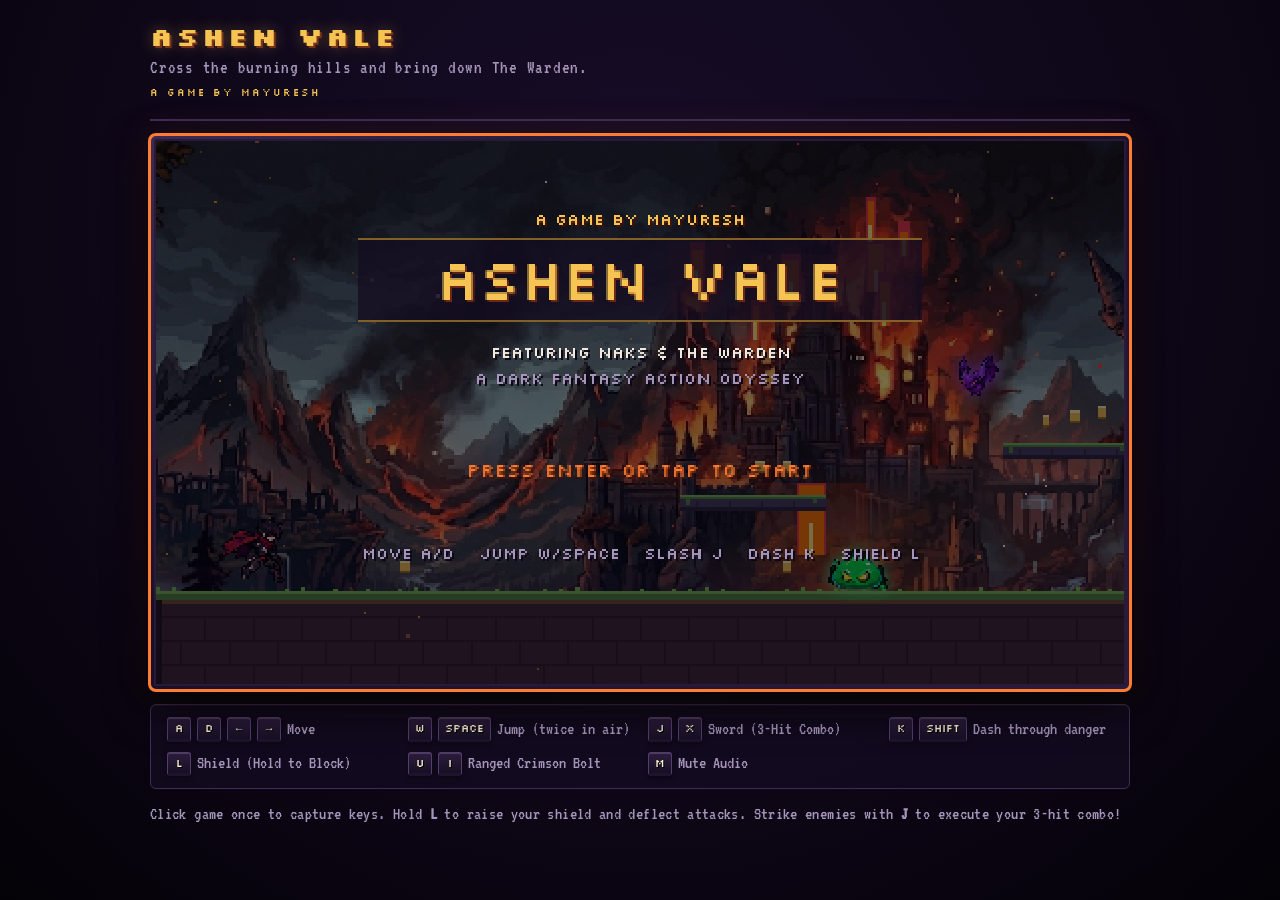
==== commit 10305207: "integrate authentic pixel-art dip kiss animation and Riya ending assets" ====
--- a/Ashen Vale.html
+++ b/Ashen Vale.html
@@ -261,7 +261,7 @@
      - Boss (The Warden): Reference Image 1
      - Princess (Riya): Reference Image 3
      ========================================================= */
-  const ATLAS_DATA = {"boss2": {"idle_0": {"x": 585, "y": 34, "w": 170, "h": 160, "ox": 85.0, "oy": 160.0}, "idle_1": {"x": 755, "y": 55, "w": 110, "h": 140, "ox": 55.0, "oy": 140.0}, "idle_2": {"x": 865, "y": 65, "w": 125, "h": 130, "ox": 62.5, "oy": 130.0}, "fly_up": {"x": 10, "y": 325, "w": 90, "h": 60, "ox": 45.0, "oy": 60.0}, "fly_down": {"x": 100, "y": 325, "w": 90, "h": 60, "ox": 45.0, "oy": 60.0}, "hover": {"x": 190, "y": 325, "w": 90, "h": 60, "ox": 45.0, "oy": 60.0}, "dash_air": {"x": 280, "y": 320, "w": 100, "h": 65, "ox": 50.0, "oy": 65.0}, "laser_charge_0": {"x": 390, "y": 305, "w": 145, "h": 80, "ox": 72.5, "oy": 80.0}, "laser_charge_1": {"x": 535, "y": 305, "w": 140, "h": 80, "ox": 70.0, "oy": 80.0}, "laser_fire": {"x": 675, "y": 295, "w": 105, "h": 90, "ox": 52.5, "oy": 90.0}, "laser_beam": {"x": 780, "y": 330, "w": 244, "h": 35, "ox": 0.0, "oy": 17.5}, "blade_throw": {"x": 390, "y": 410, "w": 110, "h": 75, "ox": 55.0, "oy": 75.0}, "energy_blade": {"x": 590, "y": 430, "w": 60, "h": 40, "ox": 30.0, "oy": 20.0}, "aerial_slash_prep": {"x": 740, "y": 405, "w": 115, "h": 80, "ox": 57.5, "oy": 80.0}, "aerial_slash_strike": {"x": 855, "y": 395, "w": 135, "h": 90, "ox": 67.5, "oy": 90.0}, "dive_bomb_air": {"x": 100, "y": 505, "w": 85, "h": 80, "ox": 42.5, "oy": 80.0}, "dive_bomb_crater": {"x": 185, "y": 495, "w": 115, "h": 90, "ox": 57.5, "oy": 90.0}, "spin_attack_0": {"x": 310, "y": 505, "w": 105, "h": 80, "ox": 52.5, "oy": 80.0}, "spin_attack_1": {"x": 415, "y": 500, "w": 120, "h": 85, "ox": 60.0, "oy": 85.0}, "blade_barrage": {"x": 550, "y": 500, "w": 215, "h": 85, "ox": 107.5, "oy": 85.0}, "wing_blades": {"x": 780, "y": 505, "w": 220, "h": 80, "ox": 110.0, "oy": 80.0}, "resurrect_warden_fallen": {"x": 15, "y": 125, "w": 100, "h": 70, "ox": 50.0, "oy": 70.0}, "resurrect_skel_carry": {"x": 135, "y": 150, "w": 90, "h": 45, "ox": 45.0, "oy": 45.0}, "resurrect_warden_kneel": {"x": 260, "y": 135, "w": 95, "h": 60, "ox": 47.5, "oy": 60.0}, "resurrect_flame_pillar": {"x": 350, "y": 105, "w": 45, "h": 90, "ox": 22.5, "oy": 90.0}, "trans_burst": {"x": 100, "y": 610, "w": 85, "h": 70, "ox": 42.5, "oy": 70.0}, "trans_king": {"x": 185, "y": 595, "w": 125, "h": 85, "ox": 62.5, "oy": 85.0}, "true_form_rise": {"x": 400, "y": 60, "w": 180, "h": 135, "ox": 90.0, "oy": 135.0}, "teleport_vanish": {"x": 315, "y": 605, "w": 60, "h": 75, "ox": 30.0, "oy": 75.0}, "teleport_appear": {"x": 375, "y": 600, "w": 110, "h": 80, "ox": 55.0, "oy": 80.0}, "summon_minions": {"x": 500, "y": 600, "w": 255, "h": 80, "ox": 127.5, "oy": 80.0}, "hurt": {"x": 770, "y": 605, "w": 75, "h": 75, "ox": 37.5, "oy": 75.0}, "death_burst": {"x": 865, "y": 595, "w": 130, "h": 85, "ox": 65.0, "oy": 85.0}, "dialog_portrait": {"x": 0, "y": 685, "w": 420, "h": 146, "ox": 210.0, "oy": 73.0}, "dialog_skull": {"x": 0, "y": 685, "w": 190, "h": 146, "ox": 95.0, "oy": 146.0}}, "hero": {"idle_0": {"x": 282, "y": 59, "w": 73, "h": 107, "ox": 36.5, "oy": 108.0}, "idle_1": {"x": 370, "y": 60, "w": 65, "h": 106, "ox": 32.5, "oy": 107.0}, "idle_2": {"x": 435, "y": 59, "w": 75, "h": 107, "ox": 37.5, "oy": 108.0}, "idle_3": {"x": 520, "y": 59, "w": 68, "h": 107, "ox": 34.0, "oy": 108.0}, "idle_4": {"x": 588, "y": 59, "w": 78, "h": 107, "ox": 39.0, "oy": 108.0}, "walk_0": {"x": 711, "y": 62, "w": 79, "h": 104, "ox": 39.5, "oy": 105.0}, "walk_1": {"x": 804, "y": 61, "w": 60, "h": 105, "ox": 30.0, "oy": 106.0}, "walk_2": {"x": 874, "y": 62, "w": 60, "h": 104, "ox": 30.0, "oy": 105.0}, "walk_3": {"x": 946, "y": 61, "w": 61, "h": 105, "ox": 30.5, "oy": 106.0}, "walk_4": {"x": 1024, "y": 64, "w": 66, "h": 102, "ox": 33.0, "oy": 103.0}, "run_0": {"x": 1150, "y": 65, "w": 111, "h": 101, "ox": 55.5, "oy": 102.0}, "run_1": {"x": 1269, "y": 63, "w": 82, "h": 103, "ox": 41.0, "oy": 104.0}, "run_2": {"x": 1359, "y": 61, "w": 81, "h": 105, "ox": 40.5, "oy": 106.0}, "run_3": {"x": 1440, "y": 65, "w": 82, "h": 101, "ox": 41.0, "oy": 102.0}, "jump_0": {"x": 260, "y": 240, "w": 100, "h": 82, "ox": 50.0, "oy": 83.0}, "jump_1": {"x": 360, "y": 234, "w": 95, "h": 88, "ox": 47.5, "oy": 89.0}, "jump_2": {"x": 455, "y": 225, "w": 90, "h": 97, "ox": 45.0, "oy": 98.0}, "jump_3": {"x": 545, "y": 225, "w": 85, "h": 97, "ox": 42.5, "oy": 98.0}, "jump_4": {"x": 630, "y": 225, "w": 95, "h": 97, "ox": 47.5, "oy": 98.0}, "fall_0": {"x": 730, "y": 236, "w": 91, "h": 86, "ox": 45.5, "oy": 87.0}, "fall_1": {"x": 851, "y": 236, "w": 84, "h": 86, "ox": 42.0, "oy": 87.0}, "fall_2": {"x": 935, "y": 237, "w": 90, "h": 85, "ox": 45.0, "oy": 86.0}, "fall_3": {"x": 1025, "y": 239, "w": 85, "h": 83, "ox": 42.5, "oy": 84.0}, "fall_4": {"x": 1110, "y": 244, "w": 82, "h": 78, "ox": 41.0, "oy": 79.0}, "land_0": {"x": 1231, "y": 246, "w": 105, "h": 76, "ox": 52.5, "oy": 77.0}, "land_1": {"x": 1336, "y": 247, "w": 79, "h": 75, "ox": 39.5, "oy": 76.0}, "land_2": {"x": 1415, "y": 248, "w": 91, "h": 74, "ox": 45.5, "oy": 75.0}, "light_0": {"x": 25, "y": 385, "w": 110, "h": 123, "ox": 55.0, "oy": 124.0}, "light_1": {"x": 135, "y": 385, "w": 73, "h": 123, "ox": 36.5, "oy": 124.0}, "light_2": {"x": 228, "y": 411, "w": 77, "h": 97, "ox": 38.5, "oy": 98.0}, "light_3": {"x": 305, "y": 416, "w": 100, "h": 92, "ox": 50.0, "oy": 93.0}, "light_4": {"x": 405, "y": 393, "w": 121, "h": 115, "ox": 60.5, "oy": 116.0}, "heavy_0": {"x": 558, "y": 415, "w": 87, "h": 93, "ox": 43.5, "oy": 94.0}, "heavy_1": {"x": 645, "y": 415, "w": 72, "h": 93, "ox": 36.0, "oy": 94.0}, "heavy_2": {"x": 736, "y": 399, "w": 119, "h": 109, "ox": 59.5, "oy": 110.0}, "heavy_3": {"x": 855, "y": 391, "w": 163, "h": 117, "ox": 81.5, "oy": 118.0}, "spin_0": {"x": 1041, "y": 418, "w": 149, "h": 90, "ox": 74.5, "oy": 91.0}, "spin_1": {"x": 1205, "y": 418, "w": 143, "h": 90, "ox": 71.5, "oy": 91.0}, "spin_2": {"x": 1360, "y": 417, "w": 153, "h": 91, "ox": 76.5, "oy": 92.0}, "dash_atk_0": {"x": 20, "y": 575, "w": 115, "h": 79, "ox": 57.5, "oy": 79.0}, "dash_atk_1": {"x": 135, "y": 570, "w": 155, "h": 84, "ox": 77.5, "oy": 84.0}, "dash_atk_2": {"x": 290, "y": 566, "w": 130, "h": 88, "ox": 65.0, "oy": 88.0}, "air_atk_0": {"x": 430, "y": 574, "w": 120, "h": 80, "ox": 60.0, "oy": 80.0}, "air_atk_1": {"x": 550, "y": 540, "w": 170, "h": 114, "ox": 85.0, "oy": 114.0}, "air_atk_2": {"x": 720, "y": 563, "w": 195, "h": 91, "ox": 97.5, "oy": 91.0}, "combo_0": {"x": 915, "y": 581, "w": 95, "h": 73, "ox": 47.5, "oy": 73.0}, "combo_1": {"x": 1010, "y": 571, "w": 105, "h": 83, "ox": 52.5, "oy": 83.0}, "combo_2": {"x": 1115, "y": 555, "w": 170, "h": 99, "ox": 85.0, "oy": 99.0}, "combo_3": {"x": 1285, "y": 560, "w": 130, "h": 94, "ox": 65.0, "oy": 94.0}, "combo_4": {"x": 1415, "y": 575, "w": 93, "h": 79, "ox": 46.5, "oy": 79.0}, "shoot_0": {"x": 30, "y": 731, "w": 110, "h": 85, "ox": 55.0, "oy": 85.0}, "shoot_1": {"x": 140, "y": 732, "w": 115, "h": 84, "ox": 57.5, "oy": 84.0}, "shoot_2": {"x": 255, "y": 734, "w": 105, "h": 82, "ox": 52.5, "oy": 82.0}, "shoot_3": {"x": 360, "y": 736, "w": 110, "h": 80, "ox": 55.0, "oy": 80.0}, "dash_0": {"x": 475, "y": 734, "w": 205, "h": 82, "ox": 102.5, "oy": 82.0}, "dash_1": {"x": 680, "y": 721, "w": 240, "h": 95, "ox": 120.0, "oy": 95.0}, "wave_0": {"x": 920, "y": 715, "w": 140, "h": 101, "ox": 70.0, "oy": 101.0}, "wave_1": {"x": 1060, "y": 675, "w": 192, "h": 141, "ox": 96.0, "oy": 141.0}, "block_0": {"x": 1301, "y": 729, "w": 124, "h": 87, "ox": 62.0, "oy": 87.0}, "block_1": {"x": 1425, "y": 708, "w": 96, "h": 108, "ox": 48.0, "oy": 108.0}, "hurt_0": {"x": 21, "y": 884, "w": 98, "h": 104, "ox": 49.0, "oy": 105.0}, "hurt_1": {"x": 123, "y": 876, "w": 81, "h": 112, "ox": 40.5, "oy": 113.0}, "hurt_2": {"x": 206, "y": 899, "w": 94, "h": 89, "ox": 47.0, "oy": 90.0}, "hurt_3": {"x": 305, "y": 886, "w": 103, "h": 102, "ox": 51.5, "oy": 103.0}, "death_0": {"x": 444, "y": 888, "w": 111, "h": 100, "ox": 55.5, "oy": 101.0}, "death_1": {"x": 555, "y": 885, "w": 115, "h": 103, "ox": 57.5, "oy": 104.0}, "death_2": {"x": 670, "y": 912, "w": 115, "h": 76, "ox": 57.5, "oy": 77.0}, "death_3": {"x": 800, "y": 934, "w": 135, "h": 54, "ox": 67.5, "oy": 55.0}, "death_4": {"x": 935, "y": 913, "w": 110, "h": 75, "ox": 55.0, "oy": 76.0}, "taunt_0": {"x": 1045, "y": 883, "w": 120, "h": 105, "ox": 60.0, "oy": 106.0}, "crouch_0": {"x": 1165, "y": 895, "w": 120, "h": 93, "ox": 60.0, "oy": 94.0}, "cape_flare_0": {"x": 1285, "y": 876, "w": 160, "h": 112, "ox": 80.0, "oy": 113.0}, "back_view_0": {"x": 1445, "y": 879, "w": 60, "h": 109, "ox": 30.0, "oy": 110.0}, "sword_0": {"x": 135, "y": 385, "w": 73, "h": 123, "ox": 36.5, "oy": 124.0}, "sword_1": {"x": 405, "y": 393, "w": 121, "h": 115, "ox": 60.5, "oy": 116.0}, "sword_2": {"x": 736, "y": 399, "w": 119, "h": 109, "ox": 59.5, "oy": 110.0}, "sword_3": {"x": 855, "y": 391, "w": 163, "h": 117, "ox": 81.5, "oy": 118.0}, "sword_4": {"x": 1360, "y": 417, "w": 153, "h": 91, "ox": 76.5, "oy": 92.0}}, "boss": {"idle_0": {"x": 193, "y": 6, "w": 140, "h": 120, "ox": 68.7, "oy": 120.0}, "idle_1": {"x": 361, "y": 6, "w": 130, "h": 121, "ox": 62.3, "oy": 121.0}, "idle_2": {"x": 520, "y": 6, "w": 132, "h": 120, "ox": 61.4, "oy": 120.0}, "walk_0": {"x": 72, "y": 135, "w": 129, "h": 110, "ox": 58.8, "oy": 110.0}, "walk_1": {"x": 218, "y": 136, "w": 123, "h": 109, "ox": 54.3, "oy": 109.0}, "walk_2": {"x": 364, "y": 136, "w": 120, "h": 109, "ox": 56.0, "oy": 109.0}, "walk_3": {"x": 506, "y": 137, "w": 113, "h": 108, "ox": 54.2, "oy": 108.0}, "walk_4": {"x": 643, "y": 133, "w": 116, "h": 112, "ox": 47.2, "oy": 112.0}, "walk_5": {"x": 776, "y": 133, "w": 107, "h": 112, "ox": 40.4, "oy": 112.0}, "walk_6": {"x": 910, "y": 135, "w": 111, "h": 110, "ox": 45.8, "oy": 110.0}, "walk_7": {"x": 1049, "y": 137, "w": 112, "h": 108, "ox": 46.9, "oy": 108.0}, "walk_8": {"x": 1192, "y": 138, "w": 113, "h": 107, "ox": 47.8, "oy": 107.0}, "run_0": {"x": 64, "y": 265, "w": 134, "h": 108, "ox": 56.7, "oy": 108.0}, "run_1": {"x": 217, "y": 265, "w": 124, "h": 110, "ox": 39.3, "oy": 110.0}, "run_2": {"x": 360, "y": 265, "w": 126, "h": 110, "ox": 45.6, "oy": 110.0}, "run_3": {"x": 644, "y": 265, "w": 115, "h": 108, "ox": 47.4, "oy": 108.0}, "run_4": {"x": 772, "y": 264, "w": 128, "h": 115, "ox": 51.0, "oy": 115.0}, "run_5": {"x": 919, "y": 264, "w": 112, "h": 108, "ox": 44.0, "oy": 108.0}, "run_6": {"x": 1054, "y": 264, "w": 116, "h": 105, "ox": 55.1, "oy": 105.0}, "run_7": {"x": 1199, "y": 267, "w": 111, "h": 105, "ox": 41.0, "oy": 105.0}, "jump_0": {"x": 61, "y": 405, "w": 129, "h": 100, "ox": 69.2, "oy": 100.0}, "jump_1": {"x": 218, "y": 394, "w": 125, "h": 111, "ox": 66.8, "oy": 111.0}, "jump_2": {"x": 374, "y": 382, "w": 118, "h": 118, "ox": 33.8, "oy": 118.0}, "jump_3": {"x": 503, "y": 265, "w": 125, "h": 116, "ox": 50.2, "oy": 116.0}, "jump_4": {"x": 521, "y": 364, "w": 118, "h": 130, "ox": 43.6, "oy": 130.0}, "jump_5": {"x": 682, "y": 375, "w": 110, "h": 111, "ox": 24.9, "oy": 111.0}, "jump_6": {"x": 839, "y": 381, "w": 122, "h": 104, "ox": 52.6, "oy": 104.0}, "jump_7": {"x": 1022, "y": 395, "w": 121, "h": 110, "ox": 39.4, "oy": 110.0}, "land_0": {"x": 533, "y": 501, "w": 126, "h": 93, "ox": 57.5, "oy": 93.0}, "land_1": {"x": 697, "y": 505, "w": 142, "h": 88, "ox": 68.4, "oy": 88.0}, "land_2": {"x": 880, "y": 504, "w": 125, "h": 90, "ox": 66.1, "oy": 90.0}, "cleave_0": {"x": 58, "y": 605, "w": 140, "h": 107, "ox": 71.8, "oy": 107.0}, "cleave_1": {"x": 216, "y": 606, "w": 159, "h": 106, "ox": 64.4, "oy": 106.0}, "cleave_2": {"x": 392, "y": 609, "w": 128, "h": 103, "ox": 67.0, "oy": 103.0}, "cleave_3": {"x": 536, "y": 612, "w": 171, "h": 99, "ox": 84.7, "oy": 99.0}, "cleave_4": {"x": 730, "y": 607, "w": 170, "h": 105, "ox": 71.0, "oy": 105.0}, "cleave_5": {"x": 919, "y": 608, "w": 159, "h": 104, "ox": 60.6, "oy": 104.0}, "shield_0": {"x": 47, "y": 726, "w": 152, "h": 113, "ox": 68.2, "oy": 113.0}, "shield_1": {"x": 238, "y": 724, "w": 146, "h": 116, "ox": 69.5, "oy": 116.0}, "shield_2": {"x": 400, "y": 726, "w": 167, "h": 114, "ox": 74.7, "oy": 114.0}, "shield_3": {"x": 580, "y": 726, "w": 158, "h": 114, "ox": 73.6, "oy": 114.0}, "shoot_0": {"x": 770, "y": 736, "w": 221, "h": 106, "ox": 63.2, "oy": 106.0}, "shoot_1": {"x": 1024, "y": 745, "w": 167, "h": 99, "ox": 62.6, "oy": 99.0}, "shoot_2": {"x": 1182, "y": 736, "w": 131, "h": 108, "ox": 59.7, "oy": 108.0}, "shoot_3": {"x": 1327, "y": 757, "w": 146, "h": 88, "ox": 89.8, "oy": 88.0}, "hurt_0": {"x": 388, "y": 852, "w": 137, "h": 93, "ox": 73.2, "oy": 93.0}, "hurt_1": {"x": 591, "y": 854, "w": 137, "h": 98, "ox": 60.9, "oy": 98.0}, "hurt_2": {"x": 796, "y": 854, "w": 123, "h": 98, "ox": 63.4, "oy": 98.0}, "defeat_0": {"x": 58, "y": 932, "w": 145, "h": 85, "ox": 77.0, "oy": 85.0}, "defeat_1": {"x": 252, "y": 936, "w": 147, "h": 80, "ox": 77.6, "oy": 80.0}, "defeat_2": {"x": 450, "y": 934, "w": 146, "h": 80, "ox": 76.3, "oy": 80.0}, "defeat_3": {"x": 661, "y": 957, "w": 158, "h": 57, "ox": 81.0, "oy": 57.0}, "defeat_4": {"x": 876, "y": 967, "w": 183, "h": 48, "ox": 97.2, "oy": 48.0}, "defeat_5": {"x": 1101, "y": 978, "w": 167, "h": 37, "ox": 87.8, "oy": 37.0}, "defeat_6": {"x": 1311, "y": 956, "w": 166, "h": 60, "ox": 83.9, "oy": 60.0}, "stand": {"x": 193, "y": 6, "w": 140, "h": 120, "ox": 68.7, "oy": 120.0}, "walk": {"x": 72, "y": 135, "w": 129, "h": 110, "ox": 58.8, "oy": 110.0}, "run": {"x": 64, "y": 265, "w": 134, "h": 108, "ox": 56.7, "oy": 108.0}, "jump": {"x": 503, "y": 265, "w": 125, "h": 116, "ox": 50.2, "oy": 116.0}, "dive": {"x": 521, "y": 364, "w": 118, "h": 130, "ox": 43.6, "oy": 130.0}, "cleave": {"x": 730, "y": 607, "w": 170, "h": 105, "ox": 71.0, "oy": 105.0}, "block": {"x": 238, "y": 724, "w": 146, "h": 116, "ox": 69.5, "oy": 116.0}, "shoot_aim": {"x": 770, "y": 736, "w": 221, "h": 106, "ox": 63.2, "oy": 106.0}, "shoot_blast": {"x": 1024, "y": 745, "w": 167, "h": 99, "ox": 62.6, "oy": 99.0}, "stagger": {"x": 591, "y": 854, "w": 137, "h": 98, "ox": 60.9, "oy": 98.0}, "defeat": {"x": 1311, "y": 956, "w": 166, "h": 60, "ox": 83.9, "oy": 60.0}}, "princess": {"idle_0": {"x": 4, "y": 4, "w": 70, "h": 85, "ox": 40.0, "oy": 84.0}, "idle_1": {"x": 78, "y": 4, "w": 60, "h": 85, "ox": 35.0, "oy": 84.0}, "idle_2": {"x": 142, "y": 4, "w": 63, "h": 85, "ox": 39.0, "oy": 84.0}, "idle_3": {"x": 209, "y": 4, "w": 65, "h": 85, "ox": 38.0, "oy": 84.0}, "walk_0": {"x": 278, "y": 4, "w": 76, "h": 85, "ox": 48.0, "oy": 84.0}, "walk_1": {"x": 358, "y": 4, "w": 75, "h": 85, "ox": 50.0, "oy": 84.0}, "walk_2": {"x": 437, "y": 4, "w": 71, "h": 85, "ox": 47.0, "oy": 84.0}, "magic_0": {"x": 512, "y": 4, "w": 117, "h": 87, "ox": 68.0, "oy": 86.0}, "magic_1": {"x": 633, "y": 4, "w": 126, "h": 100, "ox": 79.0, "oy": 99.0}, "magic_2": {"x": 763, "y": 4, "w": 126, "h": 100, "ox": 77.0, "oy": 99.0}}, "enemies": {"slime_idle_0": {"x": 21, "y": 129, "w": 102, "h": 75, "ox": 51.0, "oy": 75.0}, "slime_idle_1": {"x": 135, "y": 131, "w": 107, "h": 75, "ox": 53.5, "oy": 75.0}, "slime_idle_2": {"x": 255, "y": 119, "w": 100, "h": 85, "ox": 50.0, "oy": 85.0}, "slime_walk_0": {"x": 363, "y": 135, "w": 132, "h": 71, "ox": 66.0, "oy": 71.0}, "slime_walk_1": {"x": 495, "y": 129, "w": 120, "h": 77, "ox": 60.0, "oy": 77.0}, "slime_jump_0": {"x": 615, "y": 93, "w": 115, "h": 111, "ox": 57.5, "oy": 111.0}, "slime_jump_1": {"x": 733, "y": 112, "w": 112, "h": 94, "ox": 56.0, "oy": 94.0}, "slime_jump_2": {"x": 853, "y": 85, "w": 109, "h": 119, "ox": 54.5, "oy": 119.0}, "slime_attack": {"x": 971, "y": 95, "w": 299, "h": 116, "ox": 149.5, "oy": 116.0}, "slime_hurt_0": {"x": 1295, "y": 114, "w": 100, "h": 92, "ox": 50.0, "oy": 92.0}, "slime_hurt_1": {"x": 1411, "y": 113, "w": 103, "h": 92, "ox": 51.5, "oy": 92.0}, "slime_death_0": {"x": 1527, "y": 98, "w": 113, "h": 113, "ox": 56.5, "oy": 113.0}, "slime_death_1": {"x": 1640, "y": 95, "w": 112, "h": 115, "ox": 56.0, "oy": 115.0}, "skel_idle_0": {"x": 21, "y": 372, "w": 85, "h": 136, "ox": 42.5, "oy": 136.0}, "skel_idle_1": {"x": 124, "y": 368, "w": 101, "h": 139, "ox": 50.5, "oy": 139.0}, "skel_idle_2": {"x": 247, "y": 367, "w": 89, "h": 141, "ox": 44.5, "oy": 141.0}, "skel_walk_0": {"x": 363, "y": 374, "w": 114, "h": 134, "ox": 57.0, "oy": 134.0}, "skel_walk_1": {"x": 491, "y": 376, "w": 93, "h": 131, "ox": 46.5, "oy": 131.0}, "skel_walk_2": {"x": 594, "y": 377, "w": 73, "h": 131, "ox": 36.5, "oy": 131.0}, "skel_jump_0": {"x": 713, "y": 351, "w": 92, "h": 130, "ox": 46.0, "oy": 130.0}, "skel_jump_1": {"x": 814, "y": 369, "w": 101, "h": 100, "ox": 50.5, "oy": 100.0}, "skel_atk_0": {"x": 920, "y": 367, "w": 142, "h": 144, "ox": 71.0, "oy": 144.0}, "skel_atk_1": {"x": 1075, "y": 358, "w": 179, "h": 149, "ox": 89.5, "oy": 149.0}, "skel_hurt_0": {"x": 1270, "y": 378, "w": 89, "h": 131, "ox": 44.5, "oy": 131.0}, "skel_hurt_1": {"x": 1363, "y": 378, "w": 123, "h": 129, "ox": 61.5, "oy": 129.0}, "skel_death_0": {"x": 1501, "y": 378, "w": 101, "h": 131, "ox": 50.5, "oy": 131.0}, "skel_death_1": {"x": 1606, "y": 408, "w": 80, "h": 99, "ox": 40.0, "oy": 99.0}, "skel_death_2": {"x": 1686, "y": 409, "w": 68, "h": 100, "ox": 34.0, "oy": 100.0}, "bat_idle_0": {"x": 16, "y": 695, "w": 111, "h": 70, "ox": 55.5, "oy": 35.0}, "bat_idle_1": {"x": 143, "y": 678, "w": 72, "h": 72, "ox": 36.0, "oy": 36.0}, "bat_idle_2": {"x": 246, "y": 667, "w": 89, "h": 88, "ox": 44.5, "oy": 44.0}, "bat_move_0": {"x": 361, "y": 662, "w": 159, "h": 113, "ox": 79.5, "oy": 56.5}, "bat_move_1": {"x": 520, "y": 666, "w": 182, "h": 109, "ox": 91.0, "oy": 54.5}, "bat_fly_0": {"x": 720, "y": 660, "w": 233, "h": 77, "ox": 116.5, "oy": 38.5}, "bat_dive_0": {"x": 964, "y": 662, "w": 135, "h": 104, "ox": 67.5, "oy": 52.0}, "bat_dive_1": {"x": 1118, "y": 644, "w": 188, "h": 151, "ox": 94.0, "oy": 75.5}, "bat_hurt_0": {"x": 1322, "y": 677, "w": 149, "h": 89, "ox": 74.5, "oy": 44.5}, "bat_hurt_1": {"x": 1487, "y": 663, "w": 110, "h": 96, "ox": 55.0, "oy": 48.0}, "bat_death_0": {"x": 1605, "y": 671, "w": 90, "h": 101, "ox": 45.0, "oy": 50.5}, "bat_death_1": {"x": 1695, "y": 669, "w": 57, "h": 79, "ox": 28.5, "oy": 39.5}, "slime_move_0": {"x": 363, "y": 135, "w": 132, "h": 71, "ox": 66.0, "oy": 71.0}, "slime_move_1": {"x": 495, "y": 129, "w": 120, "h": 77, "ox": 60.0, "oy": 77.0}, "slime_squash": {"x": 615, "y": 93, "w": 115, "h": 111, "ox": 57.5, "oy": 111.0}, "slime_jump": {"x": 853, "y": 85, "w": 109, "h": 119, "ox": 54.5, "oy": 119.0}, "slime_land": {"x": 615, "y": 93, "w": 115, "h": 111, "ox": 57.5, "oy": 111.0}, "slime_hurt": {"x": 1295, "y": 114, "w": 100, "h": 92, "ox": 50.0, "oy": 92.0}, "slime_splash": {"x": 971, "y": 95, "w": 299, "h": 116, "ox": 149.5, "oy": 116.0}, "skel_idle": {"x": 21, "y": 372, "w": 85, "h": 136, "ox": 42.5, "oy": 136.0}, "skel_slash": {"x": 1075, "y": 358, "w": 179, "h": 149, "ox": 89.5, "oy": 149.0}, "skel_shield": {"x": 920, "y": 367, "w": 142, "h": 144, "ox": 71.0, "oy": 144.0}, "skel_hurt": {"x": 1270, "y": 378, "w": 89, "h": 131, "ox": 44.5, "oy": 131.0}, "bat_fly_up": {"x": 720, "y": 660, "w": 233, "h": 77, "ox": 116.5, "oy": 38.5}, "bat_fly_glide": {"x": 361, "y": 662, "w": 159, "h": 113, "ox": 79.5, "oy": 56.5}, "bat_fly_down": {"x": 246, "y": 667, "w": 89, "h": 88, "ox": 44.5, "oy": 44.0}, "bat_dive": {"x": 1118, "y": 644, "w": 188, "h": 151, "ox": 94.0, "oy": 75.5}, "bat_sleep": {"x": 143, "y": 678, "w": 72, "h": 72, "ox": 36.0, "oy": 36.0}}};
+  const ATLAS_DATA = {"boss2": {"idle_0": {"x": 585, "y": 34, "w": 170, "h": 160, "ox": 85.0, "oy": 160.0}, "idle_1": {"x": 755, "y": 55, "w": 110, "h": 140, "ox": 55.0, "oy": 140.0}, "idle_2": {"x": 865, "y": 65, "w": 125, "h": 130, "ox": 62.5, "oy": 130.0}, "fly_up": {"x": 10, "y": 325, "w": 90, "h": 60, "ox": 45.0, "oy": 60.0}, "fly_down": {"x": 100, "y": 325, "w": 90, "h": 60, "ox": 45.0, "oy": 60.0}, "hover": {"x": 190, "y": 325, "w": 90, "h": 60, "ox": 45.0, "oy": 60.0}, "dash_air": {"x": 280, "y": 320, "w": 100, "h": 65, "ox": 50.0, "oy": 65.0}, "laser_charge_0": {"x": 390, "y": 305, "w": 145, "h": 80, "ox": 72.5, "oy": 80.0}, "laser_charge_1": {"x": 535, "y": 305, "w": 140, "h": 80, "ox": 70.0, "oy": 80.0}, "laser_fire": {"x": 675, "y": 295, "w": 105, "h": 90, "ox": 52.5, "oy": 90.0}, "laser_beam": {"x": 780, "y": 330, "w": 244, "h": 35, "ox": 0.0, "oy": 17.5}, "blade_throw": {"x": 390, "y": 410, "w": 110, "h": 75, "ox": 55.0, "oy": 75.0}, "energy_blade": {"x": 590, "y": 430, "w": 60, "h": 40, "ox": 30.0, "oy": 20.0}, "aerial_slash_prep": {"x": 740, "y": 405, "w": 115, "h": 80, "ox": 57.5, "oy": 80.0}, "aerial_slash_strike": {"x": 855, "y": 395, "w": 135, "h": 90, "ox": 67.5, "oy": 90.0}, "dive_bomb_air": {"x": 100, "y": 505, "w": 85, "h": 80, "ox": 42.5, "oy": 80.0}, "dive_bomb_crater": {"x": 185, "y": 495, "w": 115, "h": 90, "ox": 57.5, "oy": 90.0}, "spin_attack_0": {"x": 310, "y": 505, "w": 105, "h": 80, "ox": 52.5, "oy": 80.0}, "spin_attack_1": {"x": 415, "y": 500, "w": 120, "h": 85, "ox": 60.0, "oy": 85.0}, "blade_barrage": {"x": 550, "y": 500, "w": 215, "h": 85, "ox": 107.5, "oy": 85.0}, "wing_blades": {"x": 780, "y": 505, "w": 220, "h": 80, "ox": 110.0, "oy": 80.0}, "resurrect_warden_fallen": {"x": 15, "y": 125, "w": 100, "h": 70, "ox": 50.0, "oy": 70.0}, "resurrect_skel_carry": {"x": 135, "y": 150, "w": 90, "h": 45, "ox": 45.0, "oy": 45.0}, "resurrect_warden_kneel": {"x": 260, "y": 135, "w": 95, "h": 60, "ox": 47.5, "oy": 60.0}, "resurrect_flame_pillar": {"x": 350, "y": 105, "w": 45, "h": 90, "ox": 22.5, "oy": 90.0}, "trans_burst": {"x": 100, "y": 610, "w": 85, "h": 70, "ox": 42.5, "oy": 70.0}, "trans_king": {"x": 185, "y": 595, "w": 125, "h": 85, "ox": 62.5, "oy": 85.0}, "true_form_rise": {"x": 400, "y": 60, "w": 180, "h": 135, "ox": 90.0, "oy": 135.0}, "teleport_vanish": {"x": 315, "y": 605, "w": 60, "h": 75, "ox": 30.0, "oy": 75.0}, "teleport_appear": {"x": 375, "y": 600, "w": 110, "h": 80, "ox": 55.0, "oy": 80.0}, "summon_minions": {"x": 500, "y": 600, "w": 255, "h": 80, "ox": 127.5, "oy": 80.0}, "hurt": {"x": 770, "y": 605, "w": 75, "h": 75, "ox": 37.5, "oy": 75.0}, "death_burst": {"x": 865, "y": 595, "w": 130, "h": 85, "ox": 65.0, "oy": 85.0}, "dialog_portrait": {"x": 0, "y": 685, "w": 420, "h": 146, "ox": 210.0, "oy": 73.0}, "dialog_skull": {"x": 0, "y": 685, "w": 190, "h": 146, "ox": 95.0, "oy": 146.0}}, "hero": {"idle_0": {"x": 282, "y": 59, "w": 73, "h": 107, "ox": 36.5, "oy": 108.0}, "idle_1": {"x": 370, "y": 60, "w": 65, "h": 106, "ox": 32.5, "oy": 107.0}, "idle_2": {"x": 435, "y": 59, "w": 75, "h": 107, "ox": 37.5, "oy": 108.0}, "idle_3": {"x": 520, "y": 59, "w": 68, "h": 107, "ox": 34.0, "oy": 108.0}, "idle_4": {"x": 588, "y": 59, "w": 78, "h": 107, "ox": 39.0, "oy": 108.0}, "walk_0": {"x": 711, "y": 62, "w": 79, "h": 104, "ox": 39.5, "oy": 105.0}, "walk_1": {"x": 804, "y": 61, "w": 60, "h": 105, "ox": 30.0, "oy": 106.0}, "walk_2": {"x": 874, "y": 62, "w": 60, "h": 104, "ox": 30.0, "oy": 105.0}, "walk_3": {"x": 946, "y": 61, "w": 61, "h": 105, "ox": 30.5, "oy": 106.0}, "walk_4": {"x": 1024, "y": 64, "w": 66, "h": 102, "ox": 33.0, "oy": 103.0}, "run_0": {"x": 1150, "y": 65, "w": 111, "h": 101, "ox": 55.5, "oy": 102.0}, "run_1": {"x": 1269, "y": 63, "w": 82, "h": 103, "ox": 41.0, "oy": 104.0}, "run_2": {"x": 1359, "y": 61, "w": 81, "h": 105, "ox": 40.5, "oy": 106.0}, "run_3": {"x": 1440, "y": 65, "w": 82, "h": 101, "ox": 41.0, "oy": 102.0}, "jump_0": {"x": 260, "y": 240, "w": 100, "h": 82, "ox": 50.0, "oy": 83.0}, "jump_1": {"x": 360, "y": 234, "w": 95, "h": 88, "ox": 47.5, "oy": 89.0}, "jump_2": {"x": 455, "y": 225, "w": 90, "h": 97, "ox": 45.0, "oy": 98.0}, "jump_3": {"x": 545, "y": 225, "w": 85, "h": 97, "ox": 42.5, "oy": 98.0}, "jump_4": {"x": 630, "y": 225, "w": 95, "h": 97, "ox": 47.5, "oy": 98.0}, "fall_0": {"x": 730, "y": 236, "w": 91, "h": 86, "ox": 45.5, "oy": 87.0}, "fall_1": {"x": 851, "y": 236, "w": 84, "h": 86, "ox": 42.0, "oy": 87.0}, "fall_2": {"x": 935, "y": 237, "w": 90, "h": 85, "ox": 45.0, "oy": 86.0}, "fall_3": {"x": 1025, "y": 239, "w": 85, "h": 83, "ox": 42.5, "oy": 84.0}, "fall_4": {"x": 1110, "y": 244, "w": 82, "h": 78, "ox": 41.0, "oy": 79.0}, "land_0": {"x": 1231, "y": 246, "w": 105, "h": 76, "ox": 52.5, "oy": 77.0}, "land_1": {"x": 1336, "y": 247, "w": 79, "h": 75, "ox": 39.5, "oy": 76.0}, "land_2": {"x": 1415, "y": 248, "w": 91, "h": 74, "ox": 45.5, "oy": 75.0}, "light_0": {"x": 25, "y": 385, "w": 110, "h": 123, "ox": 55.0, "oy": 124.0}, "light_1": {"x": 135, "y": 385, "w": 73, "h": 123, "ox": 36.5, "oy": 124.0}, "light_2": {"x": 228, "y": 411, "w": 77, "h": 97, "ox": 38.5, "oy": 98.0}, "light_3": {"x": 305, "y": 416, "w": 100, "h": 92, "ox": 50.0, "oy": 93.0}, "light_4": {"x": 405, "y": 393, "w": 121, "h": 115, "ox": 60.5, "oy": 116.0}, "heavy_0": {"x": 558, "y": 415, "w": 87, "h": 93, "ox": 43.5, "oy": 94.0}, "heavy_1": {"x": 645, "y": 415, "w": 72, "h": 93, "ox": 36.0, "oy": 94.0}, "heavy_2": {"x": 736, "y": 399, "w": 119, "h": 109, "ox": 59.5, "oy": 110.0}, "heavy_3": {"x": 855, "y": 391, "w": 163, "h": 117, "ox": 81.5, "oy": 118.0}, "spin_0": {"x": 1041, "y": 418, "w": 149, "h": 90, "ox": 74.5, "oy": 91.0}, "spin_1": {"x": 1205, "y": 418, "w": 143, "h": 90, "ox": 71.5, "oy": 91.0}, "spin_2": {"x": 1360, "y": 417, "w": 153, "h": 91, "ox": 76.5, "oy": 92.0}, "dash_atk_0": {"x": 20, "y": 575, "w": 115, "h": 79, "ox": 57.5, "oy": 79.0}, "dash_atk_1": {"x": 135, "y": 570, "w": 155, "h": 84, "ox": 77.5, "oy": 84.0}, "dash_atk_2": {"x": 290, "y": 566, "w": 130, "h": 88, "ox": 65.0, "oy": 88.0}, "air_atk_0": {"x": 430, "y": 574, "w": 120, "h": 80, "ox": 60.0, "oy": 80.0}, "air_atk_1": {"x": 550, "y": 540, "w": 170, "h": 114, "ox": 85.0, "oy": 114.0}, "air_atk_2": {"x": 720, "y": 563, "w": 195, "h": 91, "ox": 97.5, "oy": 91.0}, "combo_0": {"x": 915, "y": 581, "w": 95, "h": 73, "ox": 47.5, "oy": 73.0}, "combo_1": {"x": 1010, "y": 571, "w": 105, "h": 83, "ox": 52.5, "oy": 83.0}, "combo_2": {"x": 1115, "y": 555, "w": 170, "h": 99, "ox": 85.0, "oy": 99.0}, "combo_3": {"x": 1285, "y": 560, "w": 130, "h": 94, "ox": 65.0, "oy": 94.0}, "combo_4": {"x": 1415, "y": 575, "w": 93, "h": 79, "ox": 46.5, "oy": 79.0}, "shoot_0": {"x": 30, "y": 731, "w": 110, "h": 85, "ox": 55.0, "oy": 85.0}, "shoot_1": {"x": 140, "y": 732, "w": 115, "h": 84, "ox": 57.5, "oy": 84.0}, "shoot_2": {"x": 255, "y": 734, "w": 105, "h": 82, "ox": 52.5, "oy": 82.0}, "shoot_3": {"x": 360, "y": 736, "w": 110, "h": 80, "ox": 55.0, "oy": 80.0}, "dash_0": {"x": 475, "y": 734, "w": 205, "h": 82, "ox": 102.5, "oy": 82.0}, "dash_1": {"x": 680, "y": 721, "w": 240, "h": 95, "ox": 120.0, "oy": 95.0}, "wave_0": {"x": 920, "y": 715, "w": 140, "h": 101, "ox": 70.0, "oy": 101.0}, "wave_1": {"x": 1060, "y": 675, "w": 192, "h": 141, "ox": 96.0, "oy": 141.0}, "block_0": {"x": 1301, "y": 729, "w": 124, "h": 87, "ox": 62.0, "oy": 87.0}, "block_1": {"x": 1425, "y": 708, "w": 96, "h": 108, "ox": 48.0, "oy": 108.0}, "hurt_0": {"x": 21, "y": 884, "w": 98, "h": 104, "ox": 49.0, "oy": 105.0}, "hurt_1": {"x": 123, "y": 876, "w": 81, "h": 112, "ox": 40.5, "oy": 113.0}, "hurt_2": {"x": 206, "y": 899, "w": 94, "h": 89, "ox": 47.0, "oy": 90.0}, "hurt_3": {"x": 305, "y": 886, "w": 103, "h": 102, "ox": 51.5, "oy": 103.0}, "death_0": {"x": 444, "y": 888, "w": 111, "h": 100, "ox": 55.5, "oy": 101.0}, "death_1": {"x": 555, "y": 885, "w": 115, "h": 103, "ox": 57.5, "oy": 104.0}, "death_2": {"x": 670, "y": 912, "w": 115, "h": 76, "ox": 57.5, "oy": 77.0}, "death_3": {"x": 800, "y": 934, "w": 135, "h": 54, "ox": 67.5, "oy": 55.0}, "death_4": {"x": 935, "y": 913, "w": 110, "h": 75, "ox": 55.0, "oy": 76.0}, "taunt_0": {"x": 1045, "y": 883, "w": 120, "h": 105, "ox": 60.0, "oy": 106.0}, "crouch_0": {"x": 1165, "y": 895, "w": 120, "h": 93, "ox": 60.0, "oy": 94.0}, "cape_flare_0": {"x": 1285, "y": 876, "w": 160, "h": 112, "ox": 80.0, "oy": 113.0}, "back_view_0": {"x": 1445, "y": 879, "w": 60, "h": 109, "ox": 30.0, "oy": 110.0}, "sword_0": {"x": 135, "y": 385, "w": 73, "h": 123, "ox": 36.5, "oy": 124.0}, "sword_1": {"x": 405, "y": 393, "w": 121, "h": 115, "ox": 60.5, "oy": 116.0}, "sword_2": {"x": 736, "y": 399, "w": 119, "h": 109, "ox": 59.5, "oy": 110.0}, "sword_3": {"x": 855, "y": 391, "w": 163, "h": 117, "ox": 81.5, "oy": 118.0}, "sword_4": {"x": 1360, "y": 417, "w": 153, "h": 91, "ox": 76.5, "oy": 92.0}}, "boss": {"idle_0": {"x": 193, "y": 6, "w": 140, "h": 120, "ox": 68.7, "oy": 120.0}, "idle_1": {"x": 361, "y": 6, "w": 130, "h": 121, "ox": 62.3, "oy": 121.0}, "idle_2": {"x": 520, "y": 6, "w": 132, "h": 120, "ox": 61.4, "oy": 120.0}, "walk_0": {"x": 72, "y": 135, "w": 129, "h": 110, "ox": 58.8, "oy": 110.0}, "walk_1": {"x": 218, "y": 136, "w": 123, "h": 109, "ox": 54.3, "oy": 109.0}, "walk_2": {"x": 364, "y": 136, "w": 120, "h": 109, "ox": 56.0, "oy": 109.0}, "walk_3": {"x": 506, "y": 137, "w": 113, "h": 108, "ox": 54.2, "oy": 108.0}, "walk_4": {"x": 643, "y": 133, "w": 116, "h": 112, "ox": 47.2, "oy": 112.0}, "walk_5": {"x": 776, "y": 133, "w": 107, "h": 112, "ox": 40.4, "oy": 112.0}, "walk_6": {"x": 910, "y": 135, "w": 111, "h": 110, "ox": 45.8, "oy": 110.0}, "walk_7": {"x": 1049, "y": 137, "w": 112, "h": 108, "ox": 46.9, "oy": 108.0}, "walk_8": {"x": 1192, "y": 138, "w": 113, "h": 107, "ox": 47.8, "oy": 107.0}, "run_0": {"x": 64, "y": 265, "w": 134, "h": 108, "ox": 56.7, "oy": 108.0}, "run_1": {"x": 217, "y": 265, "w": 124, "h": 110, "ox": 39.3, "oy": 110.0}, "run_2": {"x": 360, "y": 265, "w": 126, "h": 110, "ox": 45.6, "oy": 110.0}, "run_3": {"x": 644, "y": 265, "w": 115, "h": 108, "ox": 47.4, "oy": 108.0}, "run_4": {"x": 772, "y": 264, "w": 128, "h": 115, "ox": 51.0, "oy": 115.0}, "run_5": {"x": 919, "y": 264, "w": 112, "h": 108, "ox": 44.0, "oy": 108.0}, "run_6": {"x": 1054, "y": 264, "w": 116, "h": 105, "ox": 55.1, "oy": 105.0}, "run_7": {"x": 1199, "y": 267, "w": 111, "h": 105, "ox": 41.0, "oy": 105.0}, "jump_0": {"x": 61, "y": 405, "w": 129, "h": 100, "ox": 69.2, "oy": 100.0}, "jump_1": {"x": 218, "y": 394, "w": 125, "h": 111, "ox": 66.8, "oy": 111.0}, "jump_2": {"x": 374, "y": 382, "w": 118, "h": 118, "ox": 33.8, "oy": 118.0}, "jump_3": {"x": 503, "y": 265, "w": 125, "h": 116, "ox": 50.2, "oy": 116.0}, "jump_4": {"x": 521, "y": 364, "w": 118, "h": 130, "ox": 43.6, "oy": 130.0}, "jump_5": {"x": 682, "y": 375, "w": 110, "h": 111, "ox": 24.9, "oy": 111.0}, "jump_6": {"x": 839, "y": 381, "w": 122, "h": 104, "ox": 52.6, "oy": 104.0}, "jump_7": {"x": 1022, "y": 395, "w": 121, "h": 110, "ox": 39.4, "oy": 110.0}, "land_0": {"x": 533, "y": 501, "w": 126, "h": 93, "ox": 57.5, "oy": 93.0}, "land_1": {"x": 697, "y": 505, "w": 142, "h": 88, "ox": 68.4, "oy": 88.0}, "land_2": {"x": 880, "y": 504, "w": 125, "h": 90, "ox": 66.1, "oy": 90.0}, "cleave_0": {"x": 58, "y": 605, "w": 140, "h": 107, "ox": 71.8, "oy": 107.0}, "cleave_1": {"x": 216, "y": 606, "w": 159, "h": 106, "ox": 64.4, "oy": 106.0}, "cleave_2": {"x": 392, "y": 609, "w": 128, "h": 103, "ox": 67.0, "oy": 103.0}, "cleave_3": {"x": 536, "y": 612, "w": 171, "h": 99, "ox": 84.7, "oy": 99.0}, "cleave_4": {"x": 730, "y": 607, "w": 170, "h": 105, "ox": 71.0, "oy": 105.0}, "cleave_5": {"x": 919, "y": 608, "w": 159, "h": 104, "ox": 60.6, "oy": 104.0}, "shield_0": {"x": 47, "y": 726, "w": 152, "h": 113, "ox": 68.2, "oy": 113.0}, "shield_1": {"x": 238, "y": 724, "w": 146, "h": 116, "ox": 69.5, "oy": 116.0}, "shield_2": {"x": 400, "y": 726, "w": 167, "h": 114, "ox": 74.7, "oy": 114.0}, "shield_3": {"x": 580, "y": 726, "w": 158, "h": 114, "ox": 73.6, "oy": 114.0}, "shoot_0": {"x": 770, "y": 736, "w": 221, "h": 106, "ox": 63.2, "oy": 106.0}, "shoot_1": {"x": 1024, "y": 745, "w": 167, "h": 99, "ox": 62.6, "oy": 99.0}, "shoot_2": {"x": 1182, "y": 736, "w": 131, "h": 108, "ox": 59.7, "oy": 108.0}, "shoot_3": {"x": 1327, "y": 757, "w": 146, "h": 88, "ox": 89.8, "oy": 88.0}, "hurt_0": {"x": 388, "y": 852, "w": 137, "h": 93, "ox": 73.2, "oy": 93.0}, "hurt_1": {"x": 591, "y": 854, "w": 137, "h": 98, "ox": 60.9, "oy": 98.0}, "hurt_2": {"x": 796, "y": 854, "w": 123, "h": 98, "ox": 63.4, "oy": 98.0}, "defeat_0": {"x": 58, "y": 932, "w": 145, "h": 85, "ox": 77.0, "oy": 85.0}, "defeat_1": {"x": 252, "y": 936, "w": 147, "h": 80, "ox": 77.6, "oy": 80.0}, "defeat_2": {"x": 450, "y": 934, "w": 146, "h": 80, "ox": 76.3, "oy": 80.0}, "defeat_3": {"x": 661, "y": 957, "w": 158, "h": 57, "ox": 81.0, "oy": 57.0}, "defeat_4": {"x": 876, "y": 967, "w": 183, "h": 48, "ox": 97.2, "oy": 48.0}, "defeat_5": {"x": 1101, "y": 978, "w": 167, "h": 37, "ox": 87.8, "oy": 37.0}, "defeat_6": {"x": 1311, "y": 956, "w": 166, "h": 60, "ox": 83.9, "oy": 60.0}, "stand": {"x": 193, "y": 6, "w": 140, "h": 120, "ox": 68.7, "oy": 120.0}, "walk": {"x": 72, "y": 135, "w": 129, "h": 110, "ox": 58.8, "oy": 110.0}, "run": {"x": 64, "y": 265, "w": 134, "h": 108, "ox": 56.7, "oy": 108.0}, "jump": {"x": 503, "y": 265, "w": 125, "h": 116, "ox": 50.2, "oy": 116.0}, "dive": {"x": 521, "y": 364, "w": 118, "h": 130, "ox": 43.6, "oy": 130.0}, "cleave": {"x": 730, "y": 607, "w": 170, "h": 105, "ox": 71.0, "oy": 105.0}, "block": {"x": 238, "y": 724, "w": 146, "h": 116, "ox": 69.5, "oy": 116.0}, "shoot_aim": {"x": 770, "y": 736, "w": 221, "h": 106, "ox": 63.2, "oy": 106.0}, "shoot_blast": {"x": 1024, "y": 745, "w": 167, "h": 99, "ox": 62.6, "oy": 99.0}, "stagger": {"x": 591, "y": 854, "w": 137, "h": 98, "ox": 60.9, "oy": 98.0}, "defeat": {"x": 1311, "y": 956, "w": 166, "h": 60, "ox": 83.9, "oy": 60.0}}, "princess": {"idle_0": {"x": 265, "y": 60, "w": 67, "h": 82, "ox": 33.5, "oy": 82.0}, "idle_1": {"x": 344, "y": 60, "w": 62, "h": 82, "ox": 31.0, "oy": 82.0}, "idle_2": {"x": 418, "y": 60, "w": 61, "h": 82, "ox": 30.5, "oy": 82.0}, "idle_3": {"x": 489, "y": 60, "w": 71, "h": 82, "ox": 35.5, "oy": 82.0}, "run_0": {"x": 595, "y": 60, "w": 79, "h": 82, "ox": 39.5, "oy": 82.0}, "run_1": {"x": 684, "y": 60, "w": 90, "h": 82, "ox": 45.0, "oy": 82.0}, "run_2": {"x": 782, "y": 60, "w": 77, "h": 82, "ox": 38.5, "oy": 82.0}, "run_3": {"x": 868, "y": 60, "w": 67, "h": 82, "ox": 33.5, "oy": 82.0}, "run_4": {"x": 941, "y": 60, "w": 64, "h": 82, "ox": 32.0, "oy": 82.0}, "jump_0": {"x": 251, "y": 187, "w": 66, "h": 88, "ox": 33.0, "oy": 88.0}, "jump_1": {"x": 332, "y": 187, "w": 65, "h": 88, "ox": 32.5, "oy": 88.0}, "jump_2": {"x": 419, "y": 187, "w": 51, "h": 88, "ox": 25.5, "oy": 88.0}, "jump_3": {"x": 485, "y": 187, "w": 64, "h": 88, "ox": 32.0, "oy": 88.0}, "fall_0": {"x": 605, "y": 187, "w": 64, "h": 88, "ox": 32.0, "oy": 88.0}, "fall_1": {"x": 694, "y": 187, "w": 76, "h": 88, "ox": 38.0, "oy": 88.0}, "fall_2": {"x": 804, "y": 187, "w": 61, "h": 88, "ox": 30.5, "oy": 88.0}, "fall_3": {"x": 900, "y": 218, "w": 75, "h": 57, "ox": 37.5, "oy": 57.0}, "walk_0": {"x": 16, "y": 315, "w": 60, "h": 83, "ox": 30.0, "oy": 83.0}, "walk_1": {"x": 94, "y": 315, "w": 54, "h": 83, "ox": 27.0, "oy": 83.0}, "walk_2": {"x": 167, "y": 315, "w": 58, "h": 83, "ox": 29.0, "oy": 83.0}, "walk_3": {"x": 248, "y": 315, "w": 55, "h": 83, "ox": 27.5, "oy": 83.0}, "walk_4": {"x": 325, "y": 315, "w": 56, "h": 83, "ox": 28.0, "oy": 83.0}, "magic_0": {"x": 423, "y": 315, "w": 75, "h": 83, "ox": 37.5, "oy": 83.0}, "magic_1": {"x": 499, "y": 315, "w": 105, "h": 83, "ox": 52.5, "oy": 83.0}, "magic_2": {"x": 605, "y": 315, "w": 85, "h": 83, "ox": 42.5, "oy": 83.0}, "dash_0": {"x": 714, "y": 315, "w": 109, "h": 83, "ox": 54.5, "oy": 83.0}, "dash_1": {"x": 835, "y": 315, "w": 111, "h": 83, "ox": 55.5, "oy": 83.0}, "hurt_0": {"x": 15, "y": 445, "w": 60, "h": 84, "ox": 30.0, "oy": 84.0}, "hurt_1": {"x": 107, "y": 445, "w": 59, "h": 84, "ox": 29.5, "oy": 84.0}, "hurt_2": {"x": 194, "y": 445, "w": 63, "h": 84, "ox": 31.5, "oy": 84.0}, "death_0": {"x": 311, "y": 445, "w": 69, "h": 84, "ox": 34.5, "oy": 84.0}, "death_1": {"x": 401, "y": 445, "w": 60, "h": 84, "ox": 30.0, "oy": 84.0}, "death_2": {"x": 487, "y": 475, "w": 92, "h": 54, "ox": 46.0, "oy": 54.0}, "death_3": {"x": 618, "y": 485, "w": 85, "h": 44, "ox": 42.5, "oy": 44.0}, "special_0": {"x": 757, "y": 445, "w": 251, "h": 115, "ox": 125.5, "oy": 115.0}, "portrait": {"x": 20, "y": 50, "w": 185, "h": 190, "ox": 92.5, "oy": 190.0}}, "enemies": {"slime_idle_0": {"x": 21, "y": 129, "w": 102, "h": 75, "ox": 51.0, "oy": 75.0}, "slime_idle_1": {"x": 135, "y": 131, "w": 107, "h": 75, "ox": 53.5, "oy": 75.0}, "slime_idle_2": {"x": 255, "y": 119, "w": 100, "h": 85, "ox": 50.0, "oy": 85.0}, "slime_walk_0": {"x": 363, "y": 135, "w": 132, "h": 71, "ox": 66.0, "oy": 71.0}, "slime_walk_1": {"x": 495, "y": 129, "w": 120, "h": 77, "ox": 60.0, "oy": 77.0}, "slime_jump_0": {"x": 615, "y": 93, "w": 115, "h": 111, "ox": 57.5, "oy": 111.0}, "slime_jump_1": {"x": 733, "y": 112, "w": 112, "h": 94, "ox": 56.0, "oy": 94.0}, "slime_jump_2": {"x": 853, "y": 85, "w": 109, "h": 119, "ox": 54.5, "oy": 119.0}, "slime_attack": {"x": 971, "y": 95, "w": 299, "h": 116, "ox": 149.5, "oy": 116.0}, "slime_hurt_0": {"x": 1295, "y": 114, "w": 100, "h": 92, "ox": 50.0, "oy": 92.0}, "slime_hurt_1": {"x": 1411, "y": 113, "w": 103, "h": 92, "ox": 51.5, "oy": 92.0}, "slime_death_0": {"x": 1527, "y": 98, "w": 113, "h": 113, "ox": 56.5, "oy": 113.0}, "slime_death_1": {"x": 1640, "y": 95, "w": 112, "h": 115, "ox": 56.0, "oy": 115.0}, "skel_idle_0": {"x": 21, "y": 372, "w": 85, "h": 136, "ox": 42.5, "oy": 136.0}, "skel_idle_1": {"x": 124, "y": 368, "w": 101, "h": 139, "ox": 50.5, "oy": 139.0}, "skel_idle_2": {"x": 247, "y": 367, "w": 89, "h": 141, "ox": 44.5, "oy": 141.0}, "skel_walk_0": {"x": 363, "y": 374, "w": 114, "h": 134, "ox": 57.0, "oy": 134.0}, "skel_walk_1": {"x": 491, "y": 376, "w": 93, "h": 131, "ox": 46.5, "oy": 131.0}, "skel_walk_2": {"x": 594, "y": 377, "w": 73, "h": 131, "ox": 36.5, "oy": 131.0}, "skel_jump_0": {"x": 713, "y": 351, "w": 92, "h": 130, "ox": 46.0, "oy": 130.0}, "skel_jump_1": {"x": 814, "y": 369, "w": 101, "h": 100, "ox": 50.5, "oy": 100.0}, "skel_atk_0": {"x": 920, "y": 367, "w": 142, "h": 144, "ox": 71.0, "oy": 144.0}, "skel_atk_1": {"x": 1075, "y": 358, "w": 179, "h": 149, "ox": 89.5, "oy": 149.0}, "skel_hurt_0": {"x": 1270, "y": 378, "w": 89, "h": 131, "ox": 44.5, "oy": 131.0}, "skel_hurt_1": {"x": 1363, "y": 378, "w": 123, "h": 129, "ox": 61.5, "oy": 129.0}, "skel_death_0": {"x": 1501, "y": 378, "w": 101, "h": 131, "ox": 50.5, "oy": 131.0}, "skel_death_1": {"x": 1606, "y": 408, "w": 80, "h": 99, "ox": 40.0, "oy": 99.0}, "skel_death_2": {"x": 1686, "y": 409, "w": 68, "h": 100, "ox": 34.0, "oy": 100.0}, "bat_idle_0": {"x": 16, "y": 695, "w": 111, "h": 70, "ox": 55.5, "oy": 35.0}, "bat_idle_1": {"x": 143, "y": 678, "w": 72, "h": 72, "ox": 36.0, "oy": 36.0}, "bat_idle_2": {"x": 246, "y": 667, "w": 89, "h": 88, "ox": 44.5, "oy": 44.0}, "bat_move_0": {"x": 361, "y": 662, "w": 159, "h": 113, "ox": 79.5, "oy": 56.5}, "bat_move_1": {"x": 520, "y": 666, "w": 182, "h": 109, "ox": 91.0, "oy": 54.5}, "bat_fly_0": {"x": 720, "y": 660, "w": 233, "h": 77, "ox": 116.5, "oy": 38.5}, "bat_dive_0": {"x": 964, "y": 662, "w": 135, "h": 104, "ox": 67.5, "oy": 52.0}, "bat_dive_1": {"x": 1118, "y": 644, "w": 188, "h": 151, "ox": 94.0, "oy": 75.5}, "bat_hurt_0": {"x": 1322, "y": 677, "w": 149, "h": 89, "ox": 74.5, "oy": 44.5}, "bat_hurt_1": {"x": 1487, "y": 663, "w": 110, "h": 96, "ox": 55.0, "oy": 48.0}, "bat_death_0": {"x": 1605, "y": 671, "w": 90, "h": 101, "ox": 45.0, "oy": 50.5}, "bat_death_1": {"x": 1695, "y": 669, "w": 57, "h": 79, "ox": 28.5, "oy": 39.5}, "slime_move_0": {"x": 363, "y": 135, "w": 132, "h": 71, "ox": 66.0, "oy": 71.0}, "slime_move_1": {"x": 495, "y": 129, "w": 120, "h": 77, "ox": 60.0, "oy": 77.0}, "slime_squash": {"x": 615, "y": 93, "w": 115, "h": 111, "ox": 57.5, "oy": 111.0}, "slime_jump": {"x": 853, "y": 85, "w": 109, "h": 119, "ox": 54.5, "oy": 119.0}, "slime_land": {"x": 615, "y": 93, "w": 115, "h": 111, "ox": 57.5, "oy": 111.0}, "slime_hurt": {"x": 1295, "y": 114, "w": 100, "h": 92, "ox": 50.0, "oy": 92.0}, "slime_splash": {"x": 971, "y": 95, "w": 299, "h": 116, "ox": 149.5, "oy": 116.0}, "skel_idle": {"x": 21, "y": 372, "w": 85, "h": 136, "ox": 42.5, "oy": 136.0}, "skel_slash": {"x": 1075, "y": 358, "w": 179, "h": 149, "ox": 89.5, "oy": 149.0}, "skel_shield": {"x": 920, "y": 367, "w": 142, "h": 144, "ox": 71.0, "oy": 144.0}, "skel_hurt": {"x": 1270, "y": 378, "w": 89, "h": 131, "ox": 44.5, "oy": 131.0}, "bat_fly_up": {"x": 720, "y": 660, "w": 233, "h": 77, "ox": 116.5, "oy": 38.5}, "bat_fly_glide": {"x": 361, "y": 662, "w": 159, "h": 113, "ox": 79.5, "oy": 56.5}, "bat_fly_down": {"x": 246, "y": 667, "w": 89, "h": 88, "ox": 44.5, "oy": 44.0}, "bat_dive": {"x": 1118, "y": 644, "w": 188, "h": 151, "ox": 94.0, "oy": 75.5}, "bat_sleep": {"x": 143, "y": 678, "w": 72, "h": 72, "ox": 36.0, "oy": 36.0}}, "dipkiss": {"dipkiss_0": {"x": 26, "y": 586, "w": 115, "h": 78, "ox": 63.0, "oy": 78.0}, "dipkiss_1": {"x": 166, "y": 586, "w": 88, "h": 78, "ox": 47.0, "oy": 78.0}, "dipkiss_2": {"x": 269, "y": 586, "w": 80, "h": 78, "ox": 44.0, "oy": 78.0}, "dipkiss_3": {"x": 373, "y": 586, "w": 87, "h": 78, "ox": 46.0, "oy": 78.0}, "dipkiss_4": {"x": 485, "y": 586, "w": 115, "h": 78, "ox": 56.0, "oy": 78.0}, "dipkiss_5": {"x": 624, "y": 574, "w": 118, "h": 90, "ox": 63.0, "oy": 90.0}, "dipkiss_6": {"x": 765, "y": 586, "w": 114, "h": 78, "ox": 64.0, "oy": 78.0}}};
   const ENEMY_IMG = new Image();
   ENEMY_IMG.src = "[data-uri]";
   try {
@@ -293,7 +293,14 @@
     localWarden.src = "warden Sheet.png";
   } catch (e) {}
   const PRINCESS_IMG = new Image();
-  PRINCESS_IMG.src = "[data-uri]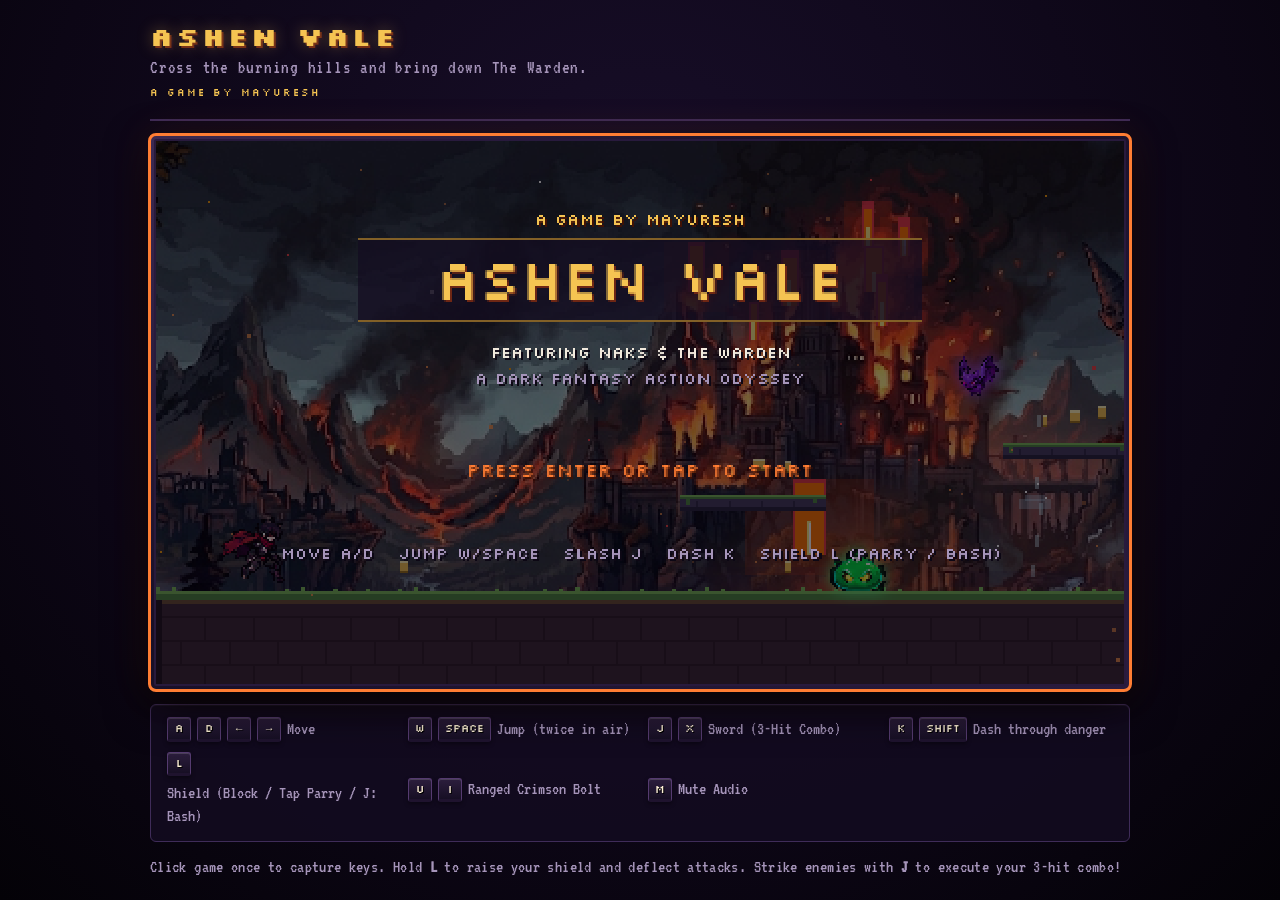
==== commit 463dd4c6: "overhaul shield with perfect parry, projectile deflection, shield bash, and laser aegis" ====
--- a/Ashen Vale.html
+++ b/Ashen Vale.html
@@ -243,7 +243,7 @@
     <div><kbd>W</kbd><kbd>Space</kbd><span class="what">Jump (twice in air)</span></div>
     <div><kbd>J</kbd><kbd>X</kbd><span class="what">Sword (3-Hit Combo)</span></div>
     <div><kbd>K</kbd><kbd>Shift</kbd><span class="what">Dash through danger</span></div>
-    <div><kbd>L</kbd><span class="what">Shield (Hold to Block)</span></div>
+    <div><kbd>L</kbd><span class="what">Shield (Block / Tap Parry / J: Bash)</span></div>
     <div><kbd>U</kbd><kbd>I</kbd><span class="what">Ranged Crimson Bolt</span></div>
     <div><kbd>M</kbd><span class="what">Mute Audio</span></div>
   </section>
@@ -436,6 +436,11 @@
         tone(720, 0.08, 'square', 0.06, -200);
         tone(1150, 0.06, 'sine', 0.04, -400);
         tone(220, 0.10, 'triangle', 0.05, -60);
+        break;
+      case 'parry':
+        tone(980, 0.14, 'square', 0.08, 400);
+        tone(1480, 0.12, 'sine', 0.06, 200, 0.02);
+        tone(2200, 0.18, 'triangle', 0.05, -300, 0.04);
         break;
       case 'shield_break':
         tone(160, 0.28, 'sawtooth', 0.08, -100);
@@ -759,7 +764,8 @@
       x: x, y: GROUND_Y - 26, w: 14, h: 26, vx: 0, vy: 0, face: 1, hp: 5, maxhp: 5, onGround: false,
       coyote: 0, jumpBuf: 0, jumps: 0, atk: 0, atkCd: 0, swing: 0, comboStep: 0, lastSwingTime: 0,
       dash: 0, dashCd: 0, inv: 0, blink: 0, hurt: 0, anim: 0, dead: false, wasOnGround: false, ghostTimer: 0, landAnim: 0,
-      shielding: false, shieldStamina: 100, maxShieldStamina: 100, shieldCd: 0, shieldBlockFlash: 0,
+      shielding: false, shieldTime: 0, shieldStamina: 100, maxShieldStamina: 100, shieldCd: 0, shieldBlockFlash: 0,
+      parryFlash: 0, shieldBash: 0, shieldHitCooldown: 0, laserBlockCooldown: 0,
       shootCd: 0, shootAnim: 0, hitEnemies: new Set(), stepTimer: 0
     };
   }
@@ -933,17 +939,57 @@
     var p = player;
     if (p.inv > 0 || p.dash > 0 || p.dead) return false;
 
-    // Check Hero Shield block
+    // Check Hero Shield block & Perfect Parry
     var facingAttack = (p.face > 0 && fromX >= p.x) || (p.face < 0 && fromX <= p.x + p.w);
     if (p.shielding && facingAttack) {
-      p.shieldStamina = Math.max(0, p.shieldStamina - 26);
-      p.shieldBlockFlash = 0.16;
-      p.vx = -p.face * 85;
-      cam.shake = 3;
+      if (p.shieldHitCooldown > 0) return false;
+      p.shieldHitCooldown = 0.12;
+
+      var isParry = (p.shieldTime !== undefined && p.shieldTime <= 0.22);
+      if (isParry) {
+        // --- PERFECT PARRY ---
+        p.parryFlash = 0.28;
+        p.shieldStamina = Math.min(p.maxShieldStamina, p.shieldStamina + 15);
+        p.vx = -p.face * 20;
+        hitstop = 0.08;
+        cam.shake = 8;
+        sfx('parry');
+        say('PERFECT PARRY!', 0.9);
+
+        // Golden & azure shockwave sparks
+        var spX = p.x + (p.face > 0 ? p.w + 6 : -6);
+        var spY = p.y + 11;
+        burst(spX, spY, '#f5c452', 20, 200, 0, 3);
+        burst(spX, spY, '#ffffff', 14, 240, 0, 2);
+        burst(spX, spY, '#38bdf8', 12, 160, 0, 2);
+
+        // Counter-stagger attacking enemies within range
+        for (var pi = 0; pi < enemies.length; pi++) {
+          var pe = enemies[pi];
+          if (!pe.dead && Math.abs(pe.x - p.x) < 85) {
+            pe.kb = -p.face * 150;
+            pe.flash = 0.35;
+            if (pe.type === 'skel' || pe.type === 'slime' || pe.type === 'bat') {
+              pe.st = 1.2;
+              sfx('skel_shield');
+            } else if (pe.type === 'boss' || pe.type === 'boss2') {
+              pe.st = Math.max(pe.st || 0, 0.6);
+              cam.shake = 12;
+            }
+          }
+        }
+        return false;
+      }
+
+      // --- STANDARD BLOCK ---
+      p.shieldStamina = Math.max(0, p.shieldStamina - 16);
+      p.shieldBlockFlash = 0.18;
+      p.vx = -p.face * 65;
+      cam.shake = 4;
       sfx('shield_block');
-      addSparks(p.x + (p.face > 0 ? p.w + 4 : -4), p.y + 11, -p.face, 10, '#ff4d66');
+      addSparks(p.x + (p.face > 0 ? p.w + 4 : -4), p.y + 11, -p.face, 12, '#38bdf8');
       if (p.shieldStamina <= 0) {
-        p.shielding = false; p.shieldCd = 3.5;
+        p.shielding = false; p.shieldCd = 2.0;
         sfx('shield_break');
         burst(p.x + 6, p.y + 11, '#ff4d66', 16, 140);
         say('SHIELD BROKEN!', 1.2);
@@ -1133,6 +1179,10 @@
     p.atkCd -= dt; p.dashCd -= dt; p.inv -= dt; p.blink -= dt; p.coyote -= dt; p.jumpBuf -= dt; p.hurt -= dt;
     p.ghostTimer -= dt; p.shootCd -= dt; p.shieldCd -= dt;
     if (p.shieldBlockFlash > 0) p.shieldBlockFlash -= dt;
+    if (p.parryFlash > 0) p.parryFlash -= dt;
+    if (p.shieldBash > 0) p.shieldBash -= dt;
+    if (p.shieldHitCooldown > 0) p.shieldHitCooldown -= dt;
+    if (p.laserBlockCooldown > 0) p.laserBlockCooldown -= dt;
     if (p.shootAnim > 0) p.shootAnim -= dt;
 
     if (edge.debug_hitboxes) {
@@ -1145,19 +1195,68 @@
     // --- Shield Control (Hold L / Touch Shield) ---
     var wantsShield = held.shield && p.shieldCd <= 0 && p.dash <= 0 && p.atk <= 0 && p.hurt <= 0;
     if (wantsShield && p.shieldStamina > 0) {
-      if (!p.shielding) sfx('shield_up');
+      if (!p.shielding) {
+        sfx('shield_up');
+        p.shieldTime = 0;
+      }
       p.shielding = true;
-      p.shieldStamina = Math.max(0, p.shieldStamina - dt * 9);
-      if (p.shieldStamina <= 0) {
-        p.shielding = false; p.shieldCd = 3.5;
-        sfx('shield_break');
-        burst(p.x + 6, p.y + 11, '#ff4d66', 15, 130);
-        say('SHIELD BROKEN!', 1.2);
-      }
+      p.shieldTime = (p.shieldTime || 0) + dt;
     } else {
       p.shielding = false;
+      p.shieldTime = 0;
       if (p.shieldCd <= 0 && p.shieldStamina < p.maxShieldStamina) {
-        p.shieldStamina = Math.min(p.maxShieldStamina, p.shieldStamina + dt * 26);
+        p.shieldStamina = Math.min(p.maxShieldStamina, p.shieldStamina + dt * 38);
+      }
+    }
+
+    // --- Shield Bash: Press Attack (J) while Shielding ---
+    if (wantsShield && edge.attack && p.shieldBash <= 0 && p.shieldStamina >= 15) {
+      p.shieldBash = 0.24;
+      p.shieldStamina = Math.max(0, p.shieldStamina - 15);
+      p.vx = p.face * 230;
+      sfx('shield_block');
+      sfx('slash2');
+      cam.shake = 5;
+      var bx = p.x + (p.face > 0 ? p.w + 6 : -6);
+      burst(bx, p.y + 11, '#38bdf8', 12, 140);
+      burst(bx, p.y + 11, '#f5c452', 8, 160);
+
+      var bashBox = {
+        x: p.face > 0 ? p.x + p.w - 4 : p.x - 24,
+        y: p.y,
+        w: 28,
+        h: p.h
+      };
+      for (var sbi = 0; sbi < enemies.length; sbi++) {
+        var be = enemies[sbi];
+        if (!be.dead && overlap(bashBox, be)) {
+          if (be.shielding || be.state === 'shield') {
+            be.shielding = false;
+            be.state = 'hit';
+            be.shieldCd = 3.0;
+            sfx('shield_break');
+            say('GUARD SHATTERED!', 1.0);
+          }
+          if (be.type === 'boss' && be.shieldActive) {
+            be.shieldHp = Math.max(0, be.shieldHp - 3);
+            if (be.shieldHp <= 0) {
+              be.shieldActive = false; be.shieldCd = 8.0;
+              sfx('shield_break'); sfx('boom');
+              say('WARDEN SHIELD SHATTERED!', 1.4);
+            }
+          }
+          if (be.type === 'boss2' && be.shieldActive) {
+            be.shieldHp = Math.max(0, be.shieldHp - 3);
+            if (be.shieldHp <= 0) {
+              be.shieldActive = false; be.shieldCd = 8.0;
+              sfx('shield_break'); sfx('boom');
+              say('BONE SHIELD SHATTERED!', 1.4);
+            }
+          }
+          damageEnemy(be, 2, p.face);
+          be.kb = p.face * 180;
+          be.flash = 0.25;
+        }
       }
     }
 
@@ -1237,11 +1336,11 @@
       if (p.hurt > 0) {
         p.vx *= 0.96;
       } else {
-        var spdMod = p.shielding ? 0.45 : (p.atk > 0 ? 0.65 : 1);
+        var spdMod = p.shielding ? 0.70 : (p.atk > 0 ? 0.65 : 1);
         var target = dir * RUN * spdMod;
         var acc = p.onGround ? 1500 : 950;
         p.vx += clamp(target - p.vx, -acc * dt, acc * dt);
-        if (dir !== 0 && p.atk <= 0 && !p.shielding) p.face = dir;
+        if (dir !== 0 && p.atk <= 0) p.face = dir;
       }
       p.vy = Math.min(p.vy + GRAV * dt, MAXFALL);
       if (!held.jump && p.vy < -130) p.vy += 1700 * dt;
@@ -1927,7 +2026,28 @@
         var bMaxX = e.face > 0 ? (LEVEL_W - 10) : ecx - 8;
         var bBox = { x: bMinX, y: beamY - 7, w: Math.max(10, bMaxX - bMinX), h: 16 };
         if (!player.dead && overlap(bBox, player)) {
-          damagePlayer(1, ecx);
+          var facingBeam = (player.face > 0 && ecx >= player.x) || (player.face < 0 && ecx <= player.x + player.w);
+          if (player.shielding && facingBeam) {
+            if (!player.laserBlockCooldown || player.laserBlockCooldown <= 0) {
+              player.laserBlockCooldown = 0.14;
+              player.shieldStamina = Math.max(0, player.shieldStamina - 14);
+              player.shieldBlockFlash = 0.20;
+              player.vx = -player.face * 45;
+              sfx('shield_block');
+              cam.shake = 5;
+              var shieldX = player.x + (player.face > 0 ? player.w + 6 : -6);
+              burst(shieldX, bBox.y + 8, '#c084fc', 8, 160, 0, 2);
+              burst(shieldX, bBox.y + 8, '#ffffff', 6, 200, 0, 1.5);
+              if (player.shieldStamina <= 0) {
+                player.shielding = false;
+                player.shieldCd = 2.0;
+                sfx('shield_break');
+                say('SHIELD BROKEN!', 1.2);
+              }
+            }
+          } else {
+            damagePlayer(1, ecx);
+          }
         }
         if (Math.random() < 0.7) {
           parts.push({
@@ -2399,30 +2519,71 @@
       var pr = projs[k];
       pr.x += pr.vx * dt; pr.y += pr.vy * dt; pr.life -= dt;
 
-      if (pr.type === 'fire') {
-        if (Math.random() < 0.6) parts.push({ x: pr.x + 4, y: pr.y + 4, vx: rnd(-10, 10), vy: rnd(-10, 10), life: 0.25, max: 0.25, c: '#ff8a3d', s: 1, g: 0 });
+      if (pr.type === 'fire' || pr.type === 'blade' || pr.type === 'wave') {
+        if (pr.type === 'fire') {
+          if (Math.random() < 0.6) parts.push({ x: pr.x + 4, y: pr.y + 4, vx: rnd(-10, 10), vy: rnd(-10, 10), life: 0.25, max: 0.25, c: '#ff8a3d', s: 1, g: 0 });
+          if (pr.y > GROUND_Y - 2) { pr.life = 0; burst(pr.x, pr.y, '#ff8a3d', 6, 60); }
+        } else if (pr.type === 'wave') {
+          pr.y = GROUND_Y - 14;
+          if (Math.random() < 0.5) {
+            parts.push({
+              x: pr.x + pr.w / 2, y: GROUND_Y - rnd(2, 8),
+              vx: -Math.sign(pr.vx) * rnd(15, 35), vy: rnd(-40, -15),
+              life: 0.3, max: 0.3,
+              c: Math.random() < 0.5 ? '#ff7d33' : '#d8c9b0', s: 2, g: 120
+            });
+          }
+          if (pr.x < ARENA_MIN - 30 || pr.x > LEVEL_W + 10) pr.life = 0;
+        }
+
         if (!p.dead && overlap(pr, p)) {
-          if (damagePlayer(1, pr.x + pr.w / 2)) pr.life = 0;
-        }
-        if (pr.y > GROUND_Y - 2) { pr.life = 0; burst(pr.x, pr.y, '#ff8a3d', 6, 60); }
-      } else if (pr.type === 'blade') {
-        var bFr = (ATLAS_DATA.boss2 && ATLAS_DATA.boss2['energy_blade']);
-        if (bFr && REVIVED_BOSS_IMG) {
-          ctx.save();
-          ctx.translate(px, py);
-          ctx.rotate(t * 16 * (pr.vx > 0 ? 1 : -1));
-          ctx.shadowColor = '#e879f9';
-          ctx.shadowBlur = 12;
-          ctx.drawImage(
-            REVIVED_BOSS_IMG,
-            bFr.x, bFr.y, bFr.w, bFr.h,
-            -bFr.w * 0.35, -bFr.h * 0.35,
-            bFr.w * 0.7, bFr.h * 0.7
-          );
-          ctx.restore();
-        } else {
-          R(px - 4, py - 4, 8, 8, '#c084fc');
-        }
+          var facingProj = (p.face > 0 && pr.x >= p.x) || (p.face < 0 && pr.x <= p.x + p.w);
+          if (p.shielding && facingProj) {
+            var isParry = (p.shieldTime !== undefined && p.shieldTime <= 0.22);
+            if (isParry) {
+              // PERFECT DEFLECTION! Reflect projectile back at boss/enemies!
+              pr.type = 'reflected_shot';
+              pr.vx = p.face * 360;
+              pr.vy = rnd(-25, 25);
+              pr.life = 2.2;
+              hitstop = 0.08;
+              cam.shake = 7;
+              sfx('parry');
+              burst(pr.x + 4, pr.y + 4, '#f5c452', 18, 180, 0, 2.5);
+              burst(pr.x + 4, pr.y + 4, '#38bdf8', 12, 160, 0, 2);
+              say('DEFLECTED!', 0.8);
+            } else {
+              // Standard block: safely absorb projectile without multi-hit
+              damagePlayer(1, pr.x + pr.w / 2);
+              pr.life = 0;
+              burst(pr.x + 4, pr.y + 4, '#38bdf8', 10, 110, 0, 1.5);
+            }
+          } else {
+            if (damagePlayer(1, pr.x + pr.w / 2)) pr.life = 0;
+          }
+        }
+      } else if (pr.type === 'reflected_shot') {
+        if (Math.random() < 0.8) {
+          parts.push({
+            x: pr.x + 4, y: pr.y + 4,
+            vx: -Math.sign(pr.vx) * rnd(20, 50), vy: rnd(-15, 15),
+            life: 0.25, max: 0.25, c: Math.random() < 0.5 ? '#f5c452' : '#38bdf8', s: 2, g: 0
+          });
+        }
+        for (var ei = 0; ei < enemies.length; ei++) {
+          var te = enemies[ei];
+          if (!te.dead && overlap(pr, te)) {
+            pr.life = 0;
+            damageEnemy(te, 3, Math.sign(pr.vx));
+            sfx('boom');
+            cam.shake = 9;
+            burst(pr.x, pr.y, '#f5c452', 18, 180);
+            burst(pr.x, pr.y, '#ff4d66', 12, 140);
+            say('DEFLECTION COUNTER!', 1.0);
+            break;
+          }
+        }
+        if (pr.x < ARENA_MIN - 50 || pr.x > LEVEL_W + 50) pr.life = 0;
       } else if (pr.type === 'naks_shot') {
         if (Math.random() < 0.7) parts.push({ x: pr.x + 4, y: pr.y + 3, vx: rnd(-15, 5) * Math.sign(pr.vx), vy: rnd(-8, 8), life: 0.2, max: 0.2, c: '#ff4d66', s: 1, g: 0 });
         for (var ei = 0; ei < enemies.length; ei++) {
@@ -2433,20 +2594,6 @@
             break;
           }
         }
-      } else if (pr.type === 'wave') {
-        pr.y = GROUND_Y - 14;
-        if (Math.random() < 0.5) {
-          parts.push({
-            x: pr.x + pr.w / 2, y: GROUND_Y - rnd(2, 8),
-            vx: -Math.sign(pr.vx) * rnd(15, 35), vy: rnd(-40, -15),
-            life: 0.3, max: 0.3,
-            c: Math.random() < 0.5 ? '#ff7d33' : '#d8c9b0', s: 2, g: 120
-          });
-        }
-        if (!p.dead && overlap(pr, p)) {
-          if (damagePlayer(1, pr.x + pr.w / 2)) pr.life = 0;
-        }
-        if (pr.x < ARENA_MIN - 30 || pr.x > LEVEL_W + 10) pr.life = 0;
       }
     }
     projs = projs.filter(function (q) { return q.life > 0; });
@@ -2989,9 +3136,11 @@
     } else if (p.dash > 0) {
       // 2-frame High-Speed Dash Skill
       frName = p.dash > 0.12 ? 'dash_0' : 'dash_1';
+    } else if (p.shieldBash > 0) {
+      frName = 'block_1';
     } else if (p.shielding) {
       // 2-frame Shield Guard & Block Deflection
-      frName = (p.shieldBlockFlash > 0) ? 'block_1' : 'block_0';
+      frName = (p.shieldBlockFlash > 0 || p.parryFlash > 0) ? 'block_1' : 'block_0';
     } else if (p.atk > 0) {
       // Dynamic Multi-Tier Sword Combat Combos
       var maxDur = (p.comboStep === 2 ? 0.30 : 0.22);
@@ -3072,6 +3221,36 @@
       Math.round(fr.w * SCALE),
       Math.round(fr.h * SCALE)
     );
+
+    // Radiant Aegis Shield Barrier & Parry Arc
+    if (p.shielding || p.shieldBash > 0) {
+      ctx.save();
+      var isParrying = (p.shieldTime !== undefined && p.shieldTime <= 0.22);
+      var barX = 14, barY = -15;
+
+      // Outer Energy Aegis Arc
+      ctx.strokeStyle = isParrying ? '#f5c452' : (p.shieldBlockFlash > 0 ? '#ffffff' : '#38bdf8');
+      ctx.lineWidth = isParrying ? 3.5 : (p.shieldBlockFlash > 0 ? 2.5 : 1.8);
+      ctx.shadowColor = isParrying ? '#f5c452' : (p.shieldBlockFlash > 0 ? '#38bdf8' : '#0284c7');
+      ctx.shadowBlur = isParrying ? 16 : (p.shieldBlockFlash > 0 ? 12 : 8);
+
+      ctx.beginPath();
+      ctx.arc(barX, barY, 17, -0.65, 0.65);
+      ctx.stroke();
+
+      // Inner Crest Core
+      ctx.fillStyle = isParrying ? '#fef08a' : '#7dd3fc';
+      ctx.fillRect(barX + 2, barY - 4, 3, 8);
+
+      // Deflection / Block Impact Flash
+      if (p.shieldBlockFlash > 0 || p.parryFlash > 0) {
+        ctx.fillStyle = isParrying ? '#ffffff' : '#e0f2fe';
+        ctx.beginPath();
+        ctx.arc(barX + 3, barY, 7, 0, Math.PI * 2);
+        ctx.fill();
+      }
+      ctx.restore();
+    }
 
     // Dynamic Sword Crescent Slash Visuals
     if (p.atk > 0) {
@@ -3970,7 +4149,7 @@
       txt('A DARK FANTASY ACTION ODYSSEY', W / 2, 115, '#a695ba', 8, 'center');
 
       if (Math.floor(t * 2) % 2 === 0) txt('PRESS ENTER OR TAP TO START', W / 2, 160, '#ff7d33', 9, 'center', '#401205');
-      txt('MOVE A/D   JUMP W/SPACE   SLASH J   DASH K   SHIELD L', W / 2, 202, '#a695ba', 8, 'center');
+      txt('MOVE A/D   JUMP W/SPACE   SLASH J   DASH K   SHIELD L (PARRY / BASH)', W / 2, 202, '#a695ba', 8, 'center');
       if (best > 0) txt('BEST RECORD ' + best, W / 2, 224, '#f5c452', 8, 'center');
       return;
     }
@@ -4045,9 +4224,23 @@
     var stPct = player.shieldStamina / player.maxShieldStamina;
     R(gX - 1, gY - 1, gW + 2, 6, '#0c0714');
     R(gX, gY, gW, 4, '#24141e');
-    var stCol = player.shieldCd > 0 ? '#ff3b4d' : '#38bdf8';
+    var isParrying = player.shielding && player.shieldTime <= 0.22;
+    var stCol = player.shieldCd > 0 ? '#ff3b4d' : (isParrying ? '#f5c452' : '#38bdf8');
     R(gX, gY, Math.round(gW * stPct), 4, stCol);
-    txt('SHIELD', gX + gW + 6, gY - 2, player.shieldCd > 0 ? '#ff4d66' : '#a695ba', 6, 'left');
+
+    var shieldLabel = 'SHIELD';
+    var shieldCol = '#a695ba';
+    if (player.shieldCd > 0) {
+      shieldLabel = 'SHIELD BROKEN (' + Math.ceil(player.shieldCd) + 's)';
+      shieldCol = '#ff4d66';
+    } else if (isParrying) {
+      shieldLabel = 'PARRY READY!';
+      shieldCol = '#f5c452';
+    } else if (player.shielding) {
+      shieldLabel = 'GUARD (J: BASH)';
+      shieldCol = '#38bdf8';
+    }
+    txt(shieldLabel, gX + gW + 6, gY - 2, shieldCol, 6, 'left');
 
     txt('SCORE ' + score, W - 8, 8, '#f5c452', 8, 'right');
     var pct = clamp(Math.round(player.x / (LEVEL_W - 40) * 100), 0, 100);
@@ -4304,6 +4497,29 @@
         R(px, py, 8, 8, '#ff4d12');
         R(px + 1, py + 1, 6, 6, '#ff9924');
         R(px + 2, py + 2, 4, 4, '#ffffff');
+      } else if (pr.type === 'reflected_shot') {
+        R(px - 3, py - 3, 14, 14, 'rgba(245, 196, 82, 0.45)');
+        R(px - 1, py - 1, 10, 10, '#38bdf8');
+        R(px, py, 8, 8, '#f5c452');
+        R(px + 1, py + 1, 6, 6, '#ffffff');
+      } else if (pr.type === 'blade') {
+        var bFr = (ATLAS_DATA.boss2 && ATLAS_DATA.boss2['energy_blade']);
+        if (bFr && REVIVED_BOSS_IMG) {
+          ctx.save();
+          ctx.translate(px, py);
+          ctx.rotate(t * 16 * (pr.vx > 0 ? 1 : -1));
+          ctx.shadowColor = '#e879f9';
+          ctx.shadowBlur = 12;
+          ctx.drawImage(
+            REVIVED_BOSS_IMG,
+            bFr.x, bFr.y, bFr.w, bFr.h,
+            -bFr.w * 0.35, -bFr.h * 0.35,
+            bFr.w * 0.7, bFr.h * 0.7
+          );
+          ctx.restore();
+        } else {
+          R(px - 4, py - 4, 8, 8, '#c084fc');
+        }
       } else if (pr.type === 'naks_shot') {
         R(px - 2, py - 2, 12, 10, 'rgba(255, 77, 102, 0.3)');
         R(px, py, 8, 6, '#ff3b4d');
@@ -4422,6 +4638,7 @@
     set bossDefeated(v) { bossDefeated = v; },
     get princess() { return princess; },
     get enemies() { return enemies; },
+    get projs() { return projs; },
     get state() { return state; },
     set state(v) { state = v; },
     get endingTimer() { return endingTimer; },
